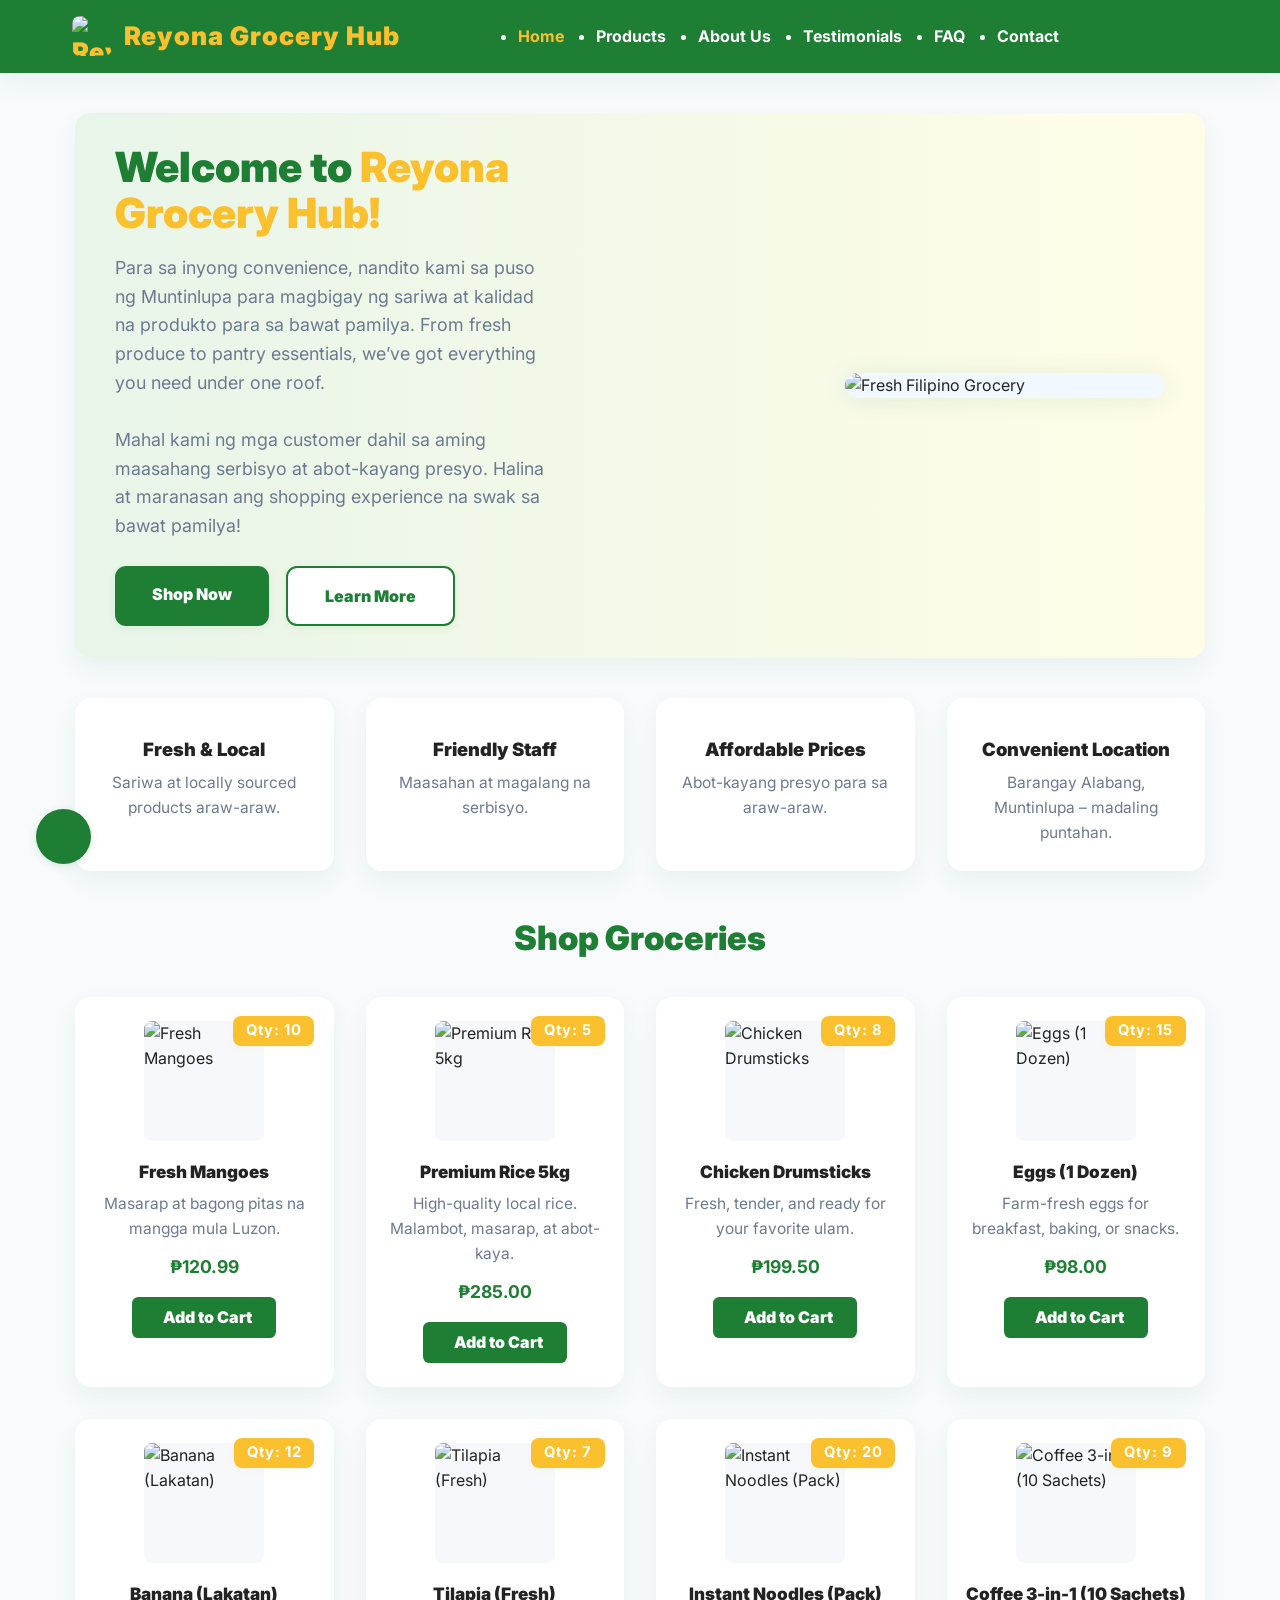
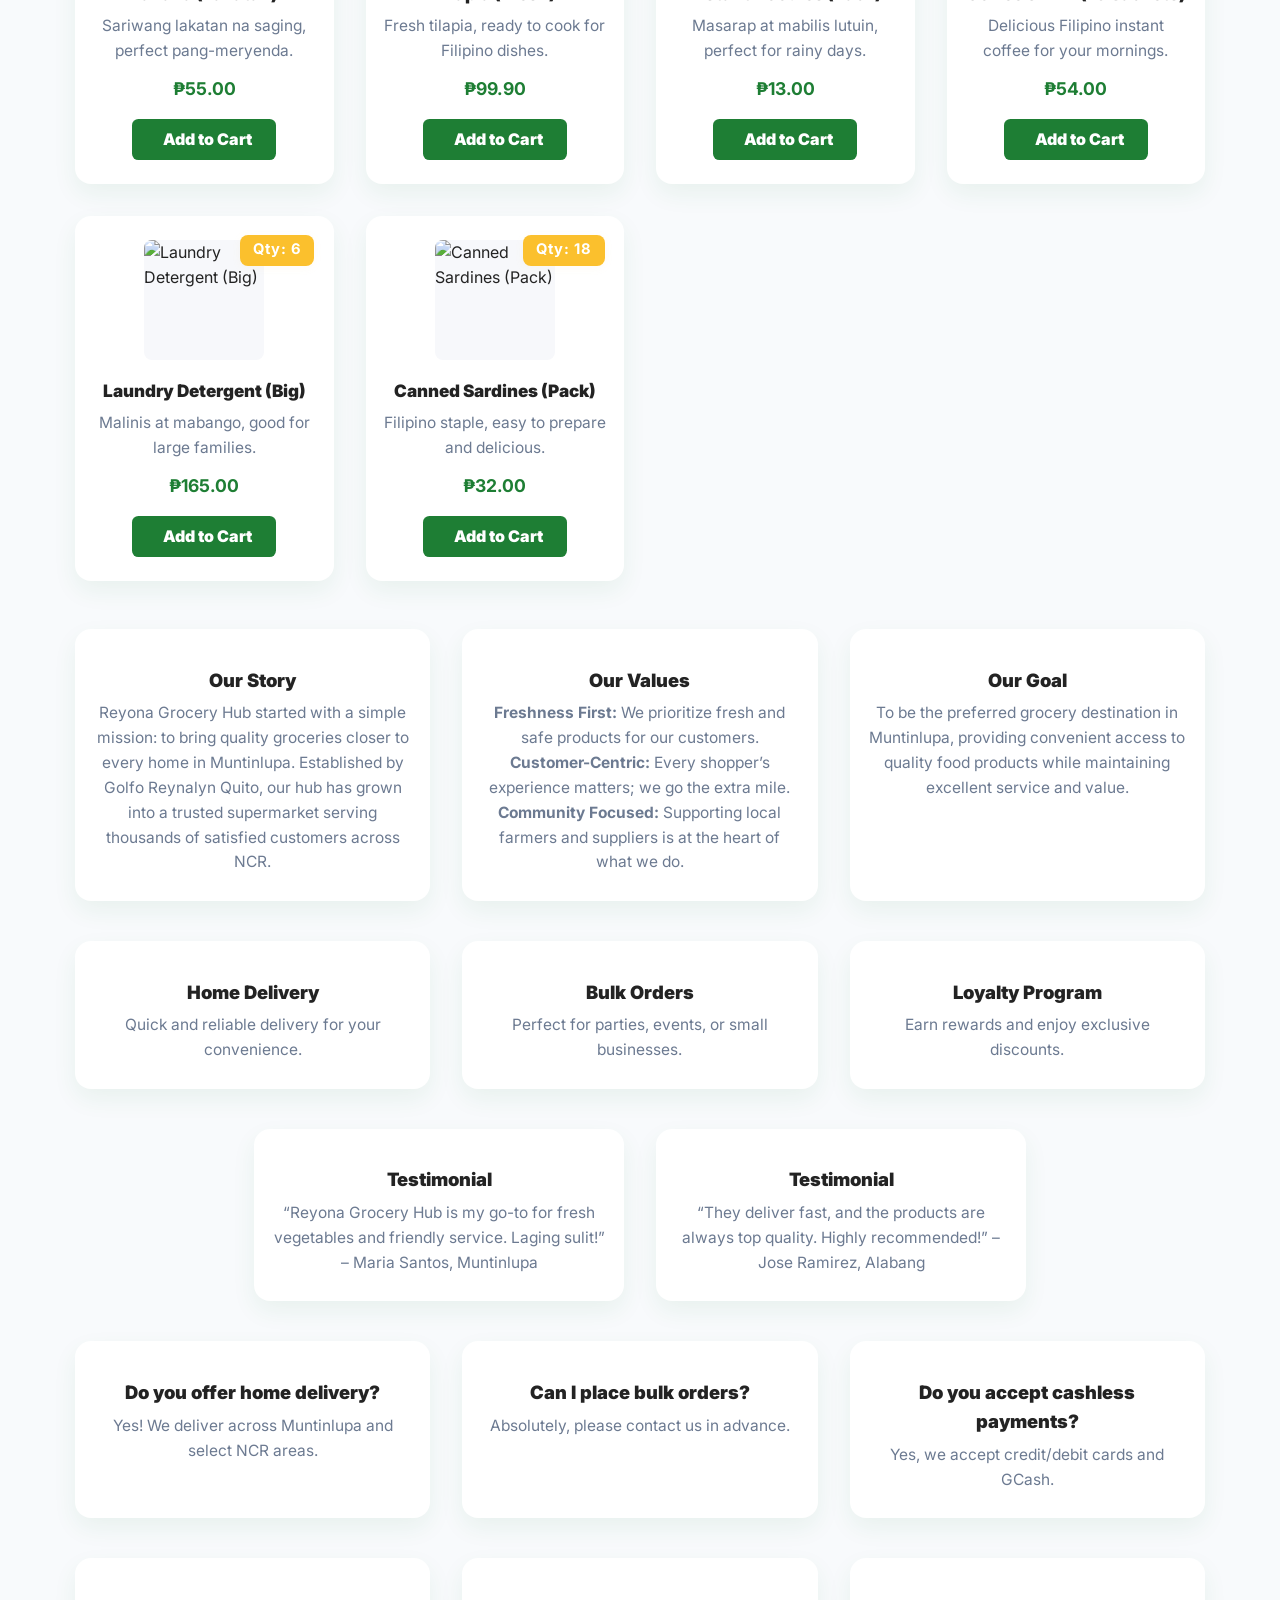
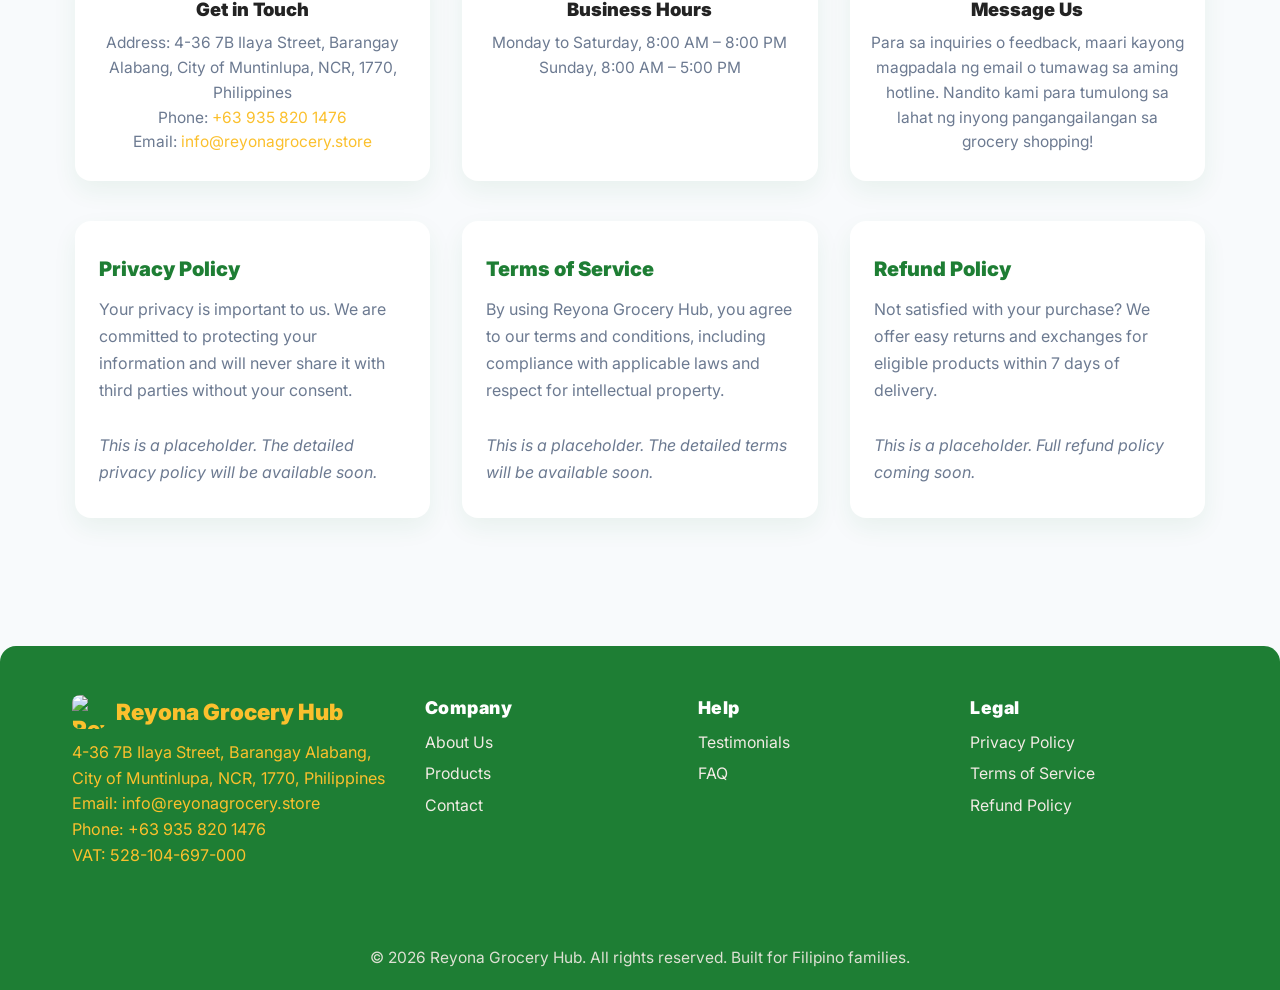
==== index.html @ 17008292 "Create index.html" ====
<!DOCTYPE html>
<html lang="en">
<head>
  <meta charset="UTF-8" />
  <meta name="viewport" content="width=device-width, initial-scale=1.0" />
  <title>Reyona Grocery Hub | Filipino Supermarket in Muntinlupa</title>
  <link rel="icon" type="image/png" href="image/FAVICON.png" />
  <!-- Google Fonts -->
  <link href="https://fonts.googleapis.com/css2?family=Inter:wght@400;700;900&display=swap" rel="stylesheet" />
  <!-- Remixicon for icons -->
  <link href="https://cdn.jsdelivr.net/npm/remixicon@4.5.0/fonts/remixicon.css" rel="stylesheet" />
  <style>
    :root {
      --primary: #1e7e34;
      --secondary: #f8fafc;
      --accent: #fbc02d;
      --text-dark: #232323;
      --text-light: #fff;
      --radius: 1rem;
      --shadow: 0 10px 24px 0 rgba(30,126,52,0.07);
      --border: 1px solid #e8e9ef;
      --cart-btn-size: 55px;
      --cart-btn-offset: 36px;
      --white: #fff;
    }
    * { box-sizing: border-box; margin: 0; padding: 0; }
    body {
      font-family: 'Inter', Arial, sans-serif; background: var(--secondary); color: var(--text-dark);
      min-height: 100vh; line-height: 1.6;
    }
    a { text-decoration: none; color: inherit; transition: color .2s; }
    img { max-width: 100%; display: block; border-radius: .5rem; }
    button, input { font-family: inherit; outline: none; border: none; background: none; }
    /* Header */
    .header {
      width: 100%; background: var(--primary); color: var(--text-light);
      box-shadow: var(--shadow); position: sticky; top: 0; z-index: 99;
    }
    .nav {
      display: flex; align-items: center; justify-content: space-between;
      max-width: 1200px; margin: 0 auto; padding: 1rem 2rem;
      position: relative;
    }
    .nav-logo {
      display: flex; align-items: center; font-size: 1.6rem;
      font-weight: 900; gap: 0.75rem; letter-spacing: 1px; color: var(--accent);
    }
    .nav-logo img { width: 40px; height: 40px; }
    .nav-list {
      display: flex; align-items: center; gap: 2rem;
      position: relative;
    }
    .nav-link {
      color: var(--text-light); font-weight: 700; font-size: 1rem;
      padding: 0.25rem 0; position: relative; transition: color .2s;
    }
    .nav-link.active, .nav-link:hover { color: var(--accent); }
    .nav-actions { display: flex; align-items: center; gap: 1.2rem; }
    .nav-toggle {
      display: none; font-size: 2rem; background: none; border: none; cursor: pointer; color: var(--accent); margin-left: 1rem;
      z-index: 200;
    }
    /* Cart Button Left Bottom */
    .floating-cart-btn {
      position: fixed;
      left: var(--cart-btn-offset);
      bottom: var(--cart-btn-offset);
      z-index: 150;
      background: var(--primary);
      color: var(--white);
      border-radius: 50%;
      width: var(--cart-btn-size);
      height: var(--cart-btn-size);
      display: flex;
      align-items: center;
      justify-content: center;
      font-size: 2rem;
      box-shadow: 0 2px 8px 0 rgba(30,126,52,0.15);
      cursor: pointer;
      border: none;
      transition: background .2s, color .2s, box-shadow .2s;
    }
    .floating-cart-btn:hover {
      background: var(--accent);
      color: var(--primary);
    }
    @media (max-width: 500px) {
      .floating-cart-btn {
        left: 12px;
        bottom: 12px;
        width: 45px;
        height: 45px;
        font-size: 1.5rem;
      }
    }
    /* Cart Sidebar & Overlay */
    .cart-overlay {
      position: fixed; top: 0; left: 0; width: 100vw; height: 100vh;
      background: rgba(30,126,52,0.16); z-index: 100; display: none;
    }
    .cart-overlay.active { display: block; }
    .cart-sidebar {
      position: fixed; top: 0; right: -100%; width: 350px; max-width: 96vw; height: 100%;
      background: var(--white); box-shadow: -2px 0 16px 0 rgba(30,126,52,0.10);
      z-index: 101; padding: 2rem 1.5rem; display: flex; flex-direction: column; transition: right .25s;
      overflow-y: auto;
    }
    .cart-sidebar.open { right: 0; }
    .cart-sidebar-header {
      display: flex; align-items: center; justify-content: space-between; margin-bottom: 2rem;
    }
    .cart-sidebar-title { font-size: 1.2rem; font-weight: 900; color: var(--primary); }
    .cart-sidebar-close {
      font-size: 1.8rem; color: var(--primary); cursor: pointer; background: none; border: none;
      transition: color .2s;
    }
    .cart-items { flex: 1; overflow-y: auto; display: flex; flex-direction: column; gap: 1.2rem; }
    .cart-item {
      display: flex; gap: 1rem; align-items: flex-start; border-bottom: 1px solid #f0f1f5; padding-bottom: 1rem;
    }
    .cart-item-img { width: 60px; height: 60px; object-fit: contain; border-radius: .5rem; background: #f7f8fb; }
    .cart-item-details { flex: 1; }
    .cart-item-title { font-size: 1rem; font-weight: 700; margin-bottom: .15rem; }
    .cart-item-price { color: var(--primary); font-weight: 700; margin-bottom: .15rem; font-size: 0.95rem; }
    .cart-item-qty {
      display: flex; align-items: center; gap: .4rem; margin-top: .25rem;
    }
    .cart-item-qty-btn {
      font-size: 1.15rem; background: var(--secondary); border-radius: .3rem; padding: 2px 8px; cursor: pointer;
      color: var(--primary); border: 1px solid #dbe4f9; transition: background .2s, color .2s;
    }
    .cart-item-qty-btn:hover { background: var(--primary); color: var(--white); }
    .cart-item-remove {
      color: #e14d4d; font-size: 1.2rem; margin-left: .5rem; cursor: pointer; background: none; border: none; transition: color .2s;
    }
    .cart-sidebar-footer {
      margin-top: 2rem; display: flex; align-items: center; justify-content: space-between; font-weight: 700; font-size: 1.05rem;
    }
    .cart-sidebar-footer .checkout-btn {
      padding: 0.7rem 1.6rem; background: var(--primary); color: var(--white); border-radius: .5rem; border: none;
      font-weight: 700; cursor: pointer; transition: background .2s;
    }
    .cart-sidebar-footer .checkout-btn:hover { background: var(--accent); color: var(--primary); }
    /* Main Content */
    main { max-width: 1170px; margin: 0 auto; padding: 2.5rem 1.25rem 3rem; }
    .hero {
      display: flex; align-items: center; justify-content: space-between; gap: 3rem;
      background: linear-gradient(90deg, #e8f5e9 0%, #fffde7 100%);
      border-radius: var(--radius); padding: 2rem 2.5rem; margin-bottom: 2.5rem;
      box-shadow: var(--shadow); flex-wrap: wrap;
    }
    .hero-content { flex: 1; min-width: 260px; }
    .hero-title {
      font-size: 2.6rem; font-weight: 900; color: var(--primary); line-height: 1.1; margin-bottom: 1.1rem;
    }
    .hero-desc { color: #6c7a91; font-size: 1.12rem; margin-bottom: 1.6rem; max-width: 430px; }
    .hero-btns { display: flex; gap: 1.1rem; }
    .btn-primary, .btn-secondary {
      padding: 0.95rem 2.3rem; font-size: 1rem; border-radius: .7rem; font-weight: 900;
      cursor: pointer; transition: background .2s, color .2s, box-shadow .2s; box-shadow: 0 2px 8px 0 rgba(30,126,52,0.08);
      outline: none; border: none;
    }
    .btn-primary { background: var(--primary); color: var(--white); }
    .btn-primary:hover { background: var(--accent); color: var(--primary);}
    .btn-secondary { background: var(--white); color: var(--primary); border: 2px solid var(--primary);}
    .btn-secondary:hover { background: var(--primary); color: var(--white);}
    .hero-img-container { min-width: 220px; flex: 1; display: flex; justify-content: flex-end; align-items: center;}
    .hero-img {
      width: 320px; max-width: 100%; border-radius: var(--radius); box-shadow: 0 2px 24px 0 rgba(30,126,52,.11); background: #f2f8ff; object-fit: contain;
    }
    /* Products */
    .section-title {
      font-size: 2.1rem; color: var(--primary); font-weight: 900; text-align: center; margin-bottom: 2rem; margin-top: 1rem;
    }
    .products-grid {
      display: grid; grid-template-columns: repeat(auto-fit, minmax(240px, 1fr)); gap: 2rem; margin-bottom: 3rem;
    }
    .product-card {
      background: var(--white); border-radius: var(--radius); box-shadow: var(--shadow); padding: 1.5rem 1.1rem;
      display: flex; flex-direction: column; align-items: center; transition: transform .18s, box-shadow .2s; position: relative;
    }
    .product-card:hover { transform: translateY(-6px) scale(1.03); box-shadow: 0 12px 32px 0 rgba(30,126,52,.12);}
    .product-img { width: 120px; height: 120px; object-fit: contain; margin-bottom: 1.1rem; background: #f7f8fb; border-radius: .5rem;}
    .product-name { font-weight: 900; font-size: 1.07rem; text-align: center; margin-bottom: .4rem;}
    .product-desc { font-size: 0.97rem; color: #6c7a91; margin-bottom: 0.7rem; text-align: center;}
    .product-stock { font-size: 0.95rem; margin-bottom: 0.3rem; color: var(--primary);}
    .product-price { font-weight: 700; font-size: 1.1rem; color: var(--primary); margin-bottom: 1rem;}
    .product-add {
      background: var(--primary); color: var(--white); border-radius: .4rem; padding: 0.65rem 1.5rem; font-weight: 900; cursor: pointer; font-size: 1rem; border: none;
      transition: background .2s; display: flex; align-items: center; gap: .45rem;
    }
    .product-add:hover { background: var(--accent); color: var(--primary);}
    .product-badge {
      position: absolute; top: 1.2rem; right: 1.2rem; background: var(--accent); color: var(--white); font-weight: 700; font-size: .92rem;
      padding: 0.22rem 0.8rem; border-radius: .5rem; letter-spacing: 1px; box-shadow: 0 2px 8px 0 rgba(243,200,110,0.08);
    }
    /* Info Sections */
    .info-sections {
      display: flex; flex-wrap: wrap; gap: 2rem; margin-bottom: 2.5rem; justify-content: center;
    }
    .info-card {
      background: var(--white); border-radius: var(--radius); box-shadow: var(--shadow); padding: 1.6rem 1.2rem; min-width: 240px; flex: 1 1 240px;
      display: flex; flex-direction: column; align-items: center; text-align: center; max-width: 370px;
    }
    .info-icon { font-size: 2.3rem; color: var(--primary); margin-bottom: 0.7rem;}
    .info-title { font-size: 1.15rem; font-weight: 900; margin-bottom: .4rem;}
    .info-desc { color: #6c7a91; font-size: 0.97rem;}
    /* Policy Sections */
    .policy-sections {
      display: flex; flex-wrap: wrap; gap: 2rem; margin: 2rem 0; justify-content: center;
    }
    .policy-card {
      background: var(--white); border-radius: var(--radius); box-shadow: var(--shadow); padding: 2rem 1.5rem; min-width: 260px; flex: 1 1 260px;
      max-width: 400px; text-align: left; display: flex; flex-direction: column;
    }
    .policy-title { font-size: 1.25rem; font-weight: 900; margin-bottom: .7rem; color: var(--primary);}
    .policy-body { color: #6c7a91; font-size: 1rem; line-height: 1.7;}
    /* Footer */
    .footer {
      background: var(--primary); color: var(--white); padding: 3rem 0 1.2rem; margin-top: 3rem; border-radius: var(--radius) var(--radius) 0 0;
    }
    .footer-container {
      max-width: 1200px; margin: 0 auto; display: flex; flex-wrap: wrap; gap: 2.2rem; justify-content: space-between; align-items: flex-start; padding: 0 2rem;
    }
    .footer-brand { flex: 1 1 240px; margin-bottom: 2rem;}
    .footer-logo {
      display: flex; align-items: center; font-size: 1.4rem; font-weight: 900; gap: .6rem; margin-bottom: 0.6rem; color: var(--accent);
    }
    .footer-logo img { width: 34px; height: 34px; }
    .footer-desc { color: #fbc02d; font-size: 1.01rem; margin-bottom: .8rem;}
    .footer-links-group { flex: 1 1 160px; margin-bottom: 2rem;}
    .footer-links-title { font-size: 1.1rem; font-weight: 900; margin-bottom: .45rem; letter-spacing: .5px;}
    .footer-links { display: flex; flex-direction: column; gap: .4rem;}
    .footer-link { color: #fff2ef; font-size: .99rem; transition: color .2s; opacity: .94;}
    .footer-link:hover { color: var(--accent);}
    .footer-bottom { text-align: center; font-size: .97rem; color: #fff2ef; margin-top: 2rem; opacity: .85;}
    .footer-bottom a { color: #fff; font-weight: 700; text-decoration: underline; transition: color .2s;}
    .footer-bottom a:hover { color: var(--accent);}
    /* Responsive Design */
    @media (max-width: 1100px) {
      .hero { flex-direction: column; text-align: center; }
      .hero-content, .hero-img-container { justify-content: center; }
      .hero-img { margin: 1.5rem auto 0 auto; }
    }
    @media (max-width: 900px) {
      .nav-list { gap: 1.3rem; }
      .footer-container { flex-direction: column; gap: 2.8rem; align-items: flex-start; }
    }
    @media (max-width: 776px) {
      .nav { padding: 1rem 1rem; }
      .main { padding: 1.5rem .5rem 2rem; }
      .products-grid, .info-sections, .policy-sections { gap: 1.1rem; }
      .footer-container { padding: 0 1rem; }
    }
    @media (max-width: 700px) {
      .nav-list {
        position: fixed; top: 0; right: -100vw; width: 80vw; height: 100vh; background: var(--primary);
        flex-direction: column; gap: 2rem; padding-top: 5rem; z-index: 120; transition: right .25s;
        box-shadow: -2px 0 18px 0 rgba(30,126,52,0.09);
      }
      .nav-list.open { right: 0; }
      .nav-toggle { display: block; }
      .nav-close {
        display: none;
      }
      .nav-list .nav-close {
        display: block;
        position: absolute;
        top: 1.1rem;
        right: 1.6rem;
        background: none;
        border: none;
        font-size: 2rem;
        color: var(--accent);
        cursor: pointer;
        z-index: 999;
      }
    }
    @media (max-width: 600px) {
      .hero { padding: 1.2rem .7rem; }
      .policy-card { padding: 1.5rem .7rem; }
      .footer { padding: 2rem 0 1.1rem; }
    }
    @media (max-width: 430px) {
      .cart-sidebar { width: 98vw; padding: 1.2rem .6rem; }
      .footer-logo img { width: 28px; height: 28px; }
    }
  </style>
</head>
<body>
  <header class="header" id="header">
    <nav class="nav">
      <a href="index.html" class="nav-logo">
        <img src="image/LOGO.png" alt="Reyona Grocery Hub Logo" />
        Reyona Grocery Hub
      </a>
      <ul class="nav-list" id="nav-list">
        <li><a href="index.html" class="nav-link active">Home</a></li>
        <li><a href="#shop" class="nav-link">Products</a></li>
        <li><a href="#about" class="nav-link">About Us</a></li>
        <li><a href="#testimonials" class="nav-link">Testimonials</a></li>
        <li><a href="#faq" class="nav-link">FAQ</a></li>
        <li><a href="#contact" class="nav-link">Contact</a></li>
        <button class="nav-close" id="nav-close" aria-label="Close menu"><i class="ri-close-line"></i></button>
      </ul>
      <div class="nav-actions">
        <button class="nav-toggle" id="nav-toggle" aria-label="Open menu"><i class="ri-menu-3-line"></i></button>
      </div>
    </nav>
  </header>

  <!-- Floating Cart Button -->
  <button class="floating-cart-btn" id="cart-btn" aria-label="Open cart">
    <i class="ri-shopping-basket-2-line"></i>
  </button>

  <!-- Cart Sidebar & Overlay -->
  <div class="cart-overlay" id="cart-overlay"></div>
  <aside class="cart-sidebar" id="cart-sidebar" aria-label="Shopping cart">
    <div class="cart-sidebar-header">
      <div class="cart-sidebar-title">My Cart</div>
      <button class="cart-sidebar-close" id="cart-close-btn" aria-label="Close cart"><i class="ri-close-line"></i></button>
    </div>
    <div class="cart-items" id="cart-items">
      <!-- Cart items will be rendered here by JS -->
    </div>
    <div class="cart-sidebar-footer">
      <span><span id="cart-items-count">0</span> items | <span id="cart-total">₱0</span></span>
      <button class="checkout-btn" id="checkout-btn">Checkout</button>
    </div>
  </aside>

  <main>
    <!-- Hero Section -->
    <section class="hero" id="home">
      <div class="hero-content">
        <h1 class="hero-title">Welcome to <span style="color:var(--accent)">Reyona Grocery Hub!</span></h1>
        <div class="hero-desc">
          Para sa inyong convenience, nandito kami sa puso ng Muntinlupa para magbigay ng sariwa at kalidad na produkto para sa bawat pamilya. From fresh produce to pantry essentials, we’ve got everything you need under one roof.<br><br>
          Mahal kami ng mga customer dahil sa aming maasahang serbisyo at abot-kayang presyo. Halina at maranasan ang shopping experience na swak sa bawat pamilya!
        </div>
        <div class="hero-btns">
          <a href="#shop" class="btn-primary">Shop Now</a>
          <a href="#about" class="btn-secondary">Learn More</a>
        </div>
      </div>
      <div class="hero-img-container">
        <img src="image/placeholder.png" alt="Fresh Filipino Grocery" class="hero-img" />
      </div>
    </section>

    <!-- Why Choose Us -->
    <section class="info-sections">
      <div class="info-card">
        <div class="info-icon"><i class="ri-leaf-line"></i></div>
        <div class="info-title">Fresh & Local</div>
        <div class="info-desc">Sariwa at locally sourced products araw-araw.</div>
      </div>
      <div class="info-card">
        <div class="info-icon"><i class="ri-user-heart-line"></i></div>
        <div class="info-title">Friendly Staff</div>
        <div class="info-desc">Maasahan at magalang na serbisyo.</div>
      </div>
      <div class="info-card">
        <div class="info-icon"><i class="ri-money-dollar-circle-line"></i></div>
        <div class="info-title">Affordable Prices</div>
        <div class="info-desc">Abot-kayang presyo para sa araw-araw.</div>
      </div>
      <div class="info-card">
        <div class="info-icon"><i class="ri-map-pin-line"></i></div>
        <div class="info-title">Convenient Location</div>
        <div class="info-desc">Barangay Alabang, Muntinlupa – madaling puntahan.</div>
      </div>
    </section>

    <!-- Products -->
    <section id="shop">
      <h2 class="section-title">Shop Groceries</h2>
      <div class="products-grid" id="products-grid">
        <div class="product-card" data-id="1">
          <span class="product-badge">Qty: 10</span>
          <img src="image/placeholder.png" alt="Fresh Mangoes" class="product-img" />
          <div class="product-name">Fresh Mangoes</div>
          <div class="product-desc">Masarap at bagong pitas na mangga mula Luzon.</div>
          <div class="product-price">₱120.99</div>
          <button class="product-add"><i class="ri-shopping-cart-2-line"></i> Add to Cart</button>
        </div>
        <div class="product-card" data-id="2">
          <span class="product-badge">Qty: 5</span>
          <img src="image/placeholder.png" alt="Premium Rice 5kg" class="product-img" />
          <div class="product-name">Premium Rice 5kg</div>
          <div class="product-desc">High-quality local rice. Malambot, masarap, at abot-kaya.</div>
          <div class="product-price">₱285.00</div>
          <button class="product-add"><i class="ri-shopping-cart-2-line"></i> Add to Cart</button>
        </div>
        <div class="product-card" data-id="3">
          <span class="product-badge">Qty: 8</span>
          <img src="image/placeholder.png" alt="Chicken Drumsticks" class="product-img" />
          <div class="product-name">Chicken Drumsticks</div>
          <div class="product-desc">Fresh, tender, and ready for your favorite ulam.</div>
          <div class="product-price">₱199.50</div>
          <button class="product-add"><i class="ri-shopping-cart-2-line"></i> Add to Cart</button>
        </div>
        <div class="product-card" data-id="4">
          <span class="product-badge">Qty: 15</span>
          <img src="image/placeholder.png" alt="Eggs (1 Dozen)" class="product-img" />
          <div class="product-name">Eggs (1 Dozen)</div>
          <div class="product-desc">Farm-fresh eggs for breakfast, baking, or snacks.</div>
          <div class="product-price">₱98.00</div>
          <button class="product-add"><i class="ri-shopping-cart-2-line"></i> Add to Cart</button>
        </div>
        <div class="product-card" data-id="5">
          <span class="product-badge">Qty: 12</span>
          <img src="image/placeholder.png" alt="Banana (Lakatan)" class="product-img" />
          <div class="product-name">Banana (Lakatan)</div>
          <div class="product-desc">Sariwang lakatan na saging, perfect pang-meryenda.</div>
          <div class="product-price">₱55.00</div>
          <button class="product-add"><i class="ri-shopping-cart-2-line"></i> Add to Cart</button>
        </div>
        <div class="product-card" data-id="6">
          <span class="product-badge">Qty: 7</span>
          <img src="image/placeholder.png" alt="Tilapia (Fresh)" class="product-img" />
          <div class="product-name">Tilapia (Fresh)</div>
          <div class="product-desc">Fresh tilapia, ready to cook for Filipino dishes.</div>
          <div class="product-price">₱99.90</div>
          <button class="product-add"><i class="ri-shopping-cart-2-line"></i> Add to Cart</button>
        </div>
        <div class="product-card" data-id="7">
          <span class="product-badge">Qty: 20</span>
          <img src="image/placeholder.png" alt="Instant Noodles (Pack)" class="product-img" />
          <div class="product-name">Instant Noodles (Pack)</div>
          <div class="product-desc">Masarap at mabilis lutuin, perfect for rainy days.</div>
          <div class="product-price">₱13.00</div>
          <button class="product-add"><i class="ri-shopping-cart-2-line"></i> Add to Cart</button>
        </div>
        <div class="product-card" data-id="8">
          <span class="product-badge">Qty: 9</span>
          <img src="image/placeholder.png" alt="Coffee 3-in-1 (10 Sachets)" class="product-img" />
          <div class="product-name">Coffee 3-in-1 (10 Sachets)</div>
          <div class="product-desc">Delicious Filipino instant coffee for your mornings.</div>
          <div class="product-price">₱54.00</div>
          <button class="product-add"><i class="ri-shopping-cart-2-line"></i> Add to Cart</button>
        </div>
        <div class="product-card" data-id="9">
          <span class="product-badge">Qty: 6</span>
          <img src="image/placeholder.png" alt="Laundry Detergent (Big)" class="product-img" />
          <div class="product-name">Laundry Detergent (Big)</div>
          <div class="product-desc">Malinis at mabango, good for large families.</div>
          <div class="product-price">₱165.00</div>
          <button class="product-add"><i class="ri-shopping-cart-2-line"></i> Add to Cart</button>
        </div>
        <div class="product-card" data-id="10">
          <span class="product-badge">Qty: 18</span>
          <img src="image/placeholder.png" alt="Canned Sardines (Pack)" class="product-img" />
          <div class="product-name">Canned Sardines (Pack)</div>
          <div class="product-desc">Filipino staple, easy to prepare and delicious.</div>
          <div class="product-price">₱32.00</div>
          <button class="product-add"><i class="ri-shopping-cart-2-line"></i> Add to Cart</button>
        </div>
      </div>
    </section>

    <!-- About Us -->
    <section class="info-sections" id="about">
      <div class="info-card">
        <div class="info-icon"><i class="ri-store-2-line"></i></div>
        <div class="info-title">Our Story</div>
        <div class="info-desc">
          Reyona Grocery Hub started with a simple mission: to bring quality groceries closer to every home in Muntinlupa. Established by Golfo Reynalyn Quito, our hub has grown into a trusted supermarket serving thousands of satisfied customers across NCR.
        </div>
      </div>
      <div class="info-card">
        <div class="info-icon"><i class="ri-heart-2-line"></i></div>
        <div class="info-title">Our Values</div>
        <div class="info-desc">
          <strong>Freshness First:</strong> We prioritize fresh and safe products for our customers.<br>
          <strong>Customer-Centric:</strong> Every shopper’s experience matters; we go the extra mile.<br>
          <strong>Community Focused:</strong> Supporting local farmers and suppliers is at the heart of what we do.
        </div>
      </div>
      <div class="info-card">
        <div class="info-icon"><i class="ri-flag-2-line"></i></div>
        <div class="info-title">Our Goal</div>
        <div class="info-desc">
          To be the preferred grocery destination in Muntinlupa, providing convenient access to quality food products while maintaining excellent service and value.
        </div>
      </div>
    </section>

    <!-- Services -->
    <section class="info-sections">
      <div class="info-card">
        <div class="info-icon"><i class="ri-truck-line"></i></div>
        <div class="info-title">Home Delivery</div>
        <div class="info-desc">Quick and reliable delivery for your convenience.</div>
      </div>
      <div class="info-card">
        <div class="info-icon"><i class="ri-box-3-line"></i></div>
        <div class="info-title">Bulk Orders</div>
        <div class="info-desc">Perfect for parties, events, or small businesses.</div>
      </div>
      <div class="info-card">
        <div class="info-icon"><i class="ri-star-line"></i></div>
        <div class="info-title">Loyalty Program</div>
        <div class="info-desc">Earn rewards and enjoy exclusive discounts.</div>
      </div>
    </section>

    <!-- Testimonials -->
    <section class="info-sections" id="testimonials">
      <div class="info-card">
        <div class="info-icon"><i class="ri-chat-3-line"></i></div>
        <div class="info-title">Testimonial</div>
        <div class="info-desc">
          “Reyona Grocery Hub is my go-to for fresh vegetables and friendly service. Laging sulit!” – Maria Santos, Muntinlupa
        </div>
      </div>
      <div class="info-card">
        <div class="info-icon"><i class="ri-chat-3-line"></i></div>
        <div class="info-title">Testimonial</div>
        <div class="info-desc">
          “They deliver fast, and the products are always top quality. Highly recommended!” – Jose Ramirez, Alabang
        </div>
      </div>
    </section>

    <!-- FAQ -->
    <section class="info-sections" id="faq">
      <div class="info-card">
        <div class="info-icon"><i class="ri-question-answer-line"></i></div>
        <div class="info-title">Do you offer home delivery?</div>
        <div class="info-desc">Yes! We deliver across Muntinlupa and select NCR areas.</div>
      </div>
      <div class="info-card">
        <div class="info-icon"><i class="ri-question-answer-line"></i></div>
        <div class="info-title">Can I place bulk orders?</div>
        <div class="info-desc">Absolutely, please contact us in advance.</div>
      </div>
      <div class="info-card">
        <div class="info-icon"><i class="ri-question-answer-line"></i></div>
        <div class="info-title">Do you accept cashless payments?</div>
        <div class="info-desc">Yes, we accept credit/debit cards and GCash.</div>
      </div>
    </section>

    <!-- Contact -->
    <section class="info-sections" id="contact">
      <div class="info-card">
        <div class="info-icon"><i class="ri-map-pin-line"></i></div>
        <div class="info-title">Get in Touch</div>
        <div class="info-desc">
          Address: 4-36 7B Ilaya Street, Barangay Alabang, City of Muntinlupa, NCR, 1770, Philippines<br>
          Phone: <a href="tel:+639358201476" style="color:var(--accent);">+63 935 820 1476</a><br>
          Email: <a href="mailto:info@reyonagrocery.store" style="color:var(--accent);">info@reyonagrocery.store</a>
        </div>
      </div>
      <div class="info-card">
        <div class="info-icon"><i class="ri-time-line"></i></div>
        <div class="info-title">Business Hours</div>
        <div class="info-desc">
          Monday to Saturday, 8:00 AM – 8:00 PM<br>Sunday, 8:00 AM – 5:00 PM
        </div>
      </div>
      <div class="info-card">
        <div class="info-icon"><i class="ri-mail-send-line"></i></div>
        <div class="info-title">Message Us</div>
        <div class="info-desc">
          Para sa inquiries o feedback, maari kayong magpadala ng email o tumawag sa aming hotline. Nandito kami para tumulong sa lahat ng inyong pangangailangan sa grocery shopping!
        </div>
      </div>
    </section>

    <!-- Policy Links Section -->
    <section class="policy-sections" id="policies">
      <div class="policy-card">
        <div class="policy-title">Privacy Policy</div>
        <div class="policy-body">
          Your privacy is important to us. We are committed to protecting your information and will never share it with third parties without your consent.<br><br>
          <em>This is a placeholder. The detailed privacy policy will be available soon.</em>
        </div>
      </div>
      <div class="policy-card">
        <div class="policy-title">Terms of Service</div>
        <div class="policy-body">
          By using Reyona Grocery Hub, you agree to our terms and conditions, including compliance with applicable laws and respect for intellectual property.<br><br>
          <em>This is a placeholder. The detailed terms will be available soon.</em>
        </div>
      </div>
      <div class="policy-card">
        <div class="policy-title">Refund Policy</div>
        <div class="policy-body">
          Not satisfied with your purchase? We offer easy returns and exchanges for eligible products within 7 days of delivery.<br><br>
          <em>This is a placeholder. Full refund policy coming soon.</em>
        </div>
      </div>
    </section>
  </main>

  <footer class="footer">
    <div class="footer-container">
      <div class="footer-brand">
        <div class="footer-logo">
          <img src="image/LOGO.png" alt="Reyona Grocery Hub Logo" />
          Reyona Grocery Hub
        </div>
        <div class="footer-desc">
          4-36 7B Ilaya Street, Barangay Alabang, City of Muntinlupa, NCR, 1770, Philippines<br>
          Email: <a href="mailto:info@reyonagrocery.store" style="color:var(--accent);">info@reyonagrocery.store</a><br>
          Phone: <a href="tel:+639358201476" style="color:var(--accent);">+63 935 820 1476</a><br>
          VAT: 528-104-697-000
        </div>
      </div>
      <div class="footer-links-group">
        <div class="footer-links-title">Company</div>
        <div class="footer-links">
          <a href="#about" class="footer-link">About Us</a>
          <a href="#shop" class="footer-link">Products</a>
          <a href="#contact" class="footer-link">Contact</a>
        </div>
      </div>
      <div class="footer-links-group">
        <div class="footer-links-title">Help</div>
        <div class="footer-links">
          <a href="#testimonials" class="footer-link">Testimonials</a>
          <a href="#faq" class="footer-link">FAQ</a>
        </div>
      </div>
      <div class="footer-links-group">
        <div class="footer-links-title">Legal</div>
        <div class="footer-links">
          <a href="privacy-policy.html" class="footer-link">Privacy Policy</a>
          <a href="terms.html" class="footer-link">Terms of Service</a>
          <a href="refund-policy.html" class="footer-link">Refund Policy</a>
        </div>
      </div>
    </div>
    <div class="footer-bottom">
      &copy; <span id="footer-year"></span> Reyona Grocery Hub. All rights reserved. Built for Filipino families.
    </div>
  </footer>

  <!-- Scripts -->
  <script>
    // Navigation for mobile
    const navToggle = document.getElementById('nav-toggle');
    const navClose = document.getElementById('nav-close');
    const navList = document.getElementById('nav-list');
    navToggle && navToggle.addEventListener('click', () => {
      navList.classList.add('open');
    });
    navClose && navClose.addEventListener('click', () => {
      navList.classList.remove('open');
    });
    document.querySelectorAll('.nav-link').forEach(link => {
      link.addEventListener('click', () => navList.classList.remove('open'));
    });

    // Cart functionality
    let cart = [];

    const products = [
      {
        id: 1,
        name: "Fresh Mangoes",
        price: 120.99,
        img: "image/placeholder.png"
      },
      {
        id: 2,
        name: "Premium Rice 5kg",
        price: 285.00,
        img: "image/placeholder.png"
      },
      {
        id: 3,
        name: "Chicken Drumsticks",
        price: 199.50,
        img: "image/placeholder.png"
      },
      {
        id: 4,
        name: "Eggs (1 Dozen)",
        price: 98.00,
        img: "image/placeholder.png"
      },
      {
        id: 5,
        name: "Banana (Lakatan)",
        price: 55.00,
        img: "image/placeholder.png"
      },
      {
        id: 6,
        name: "Tilapia (Fresh)",
        price: 99.90,
        img: "image/placeholder.png"
      },
      {
        id: 7,
        name: "Instant Noodles (Pack)",
        price: 13.00,
        img: "image/placeholder.png"
      },
      {
        id: 8,
        name: "Coffee 3-in-1 (10 Sachets)",
        price: 54.00,
        img: "image/placeholder.png"
      },
      {
        id: 9,
        name: "Laundry Detergent (Big)",
        price: 165.00,
        img: "image/placeholder.png"
      },
      {
        id: 10,
        name: "Canned Sardines (Pack)",
        price: 32.00,
        img: "image/placeholder.png"
      }
    ];

    const cartBtn = document.getElementById('cart-btn');
    const cartSidebar = document.getElementById('cart-sidebar');
    const cartCloseBtn = document.getElementById('cart-close-btn');
    const cartOverlay = document.getElementById('cart-overlay');
    const cartItemsContainer = document.getElementById('cart-items');
    const cartItemsCount = document.getElementById('cart-items-count');
    const cartTotal = document.getElementById('cart-total');
    const checkoutBtn = document.getElementById('checkout-btn');

    function openCart() {
      cartSidebar.classList.add('open');
      cartOverlay.classList.add('active');
      document.body.style.overflow = 'hidden';
    }
    function closeCart() {
      cartSidebar.classList.remove('open');
      cartOverlay.classList.remove('active');
      document.body.style.overflow = '';
    }
    cartBtn && cartBtn.addEventListener('click', openCart);
    cartCloseBtn && cartCloseBtn.addEventListener('click', closeCart);
    cartOverlay && cartOverlay.addEventListener('click', closeCart);

    // Add to cart logic
    document.querySelectorAll('.product-add').forEach((btn, idx) => {
      btn.addEventListener('click', function() {
        const card = btn.closest('.product-card');
        const pid = parseInt(card.getAttribute('data-id'));
        addToCart(pid);
        openCart();
      });
    });

    function addToCart(productId) {
      const prod = products.find(p => p.id === productId);
      const itemIndex = cart.findIndex(i => i.id === productId);
      if (itemIndex > -1) {
        cart[itemIndex].qty += 1;
      } else {
        cart.push({
          id: prod.id,
          name: prod.name,
          price: prod.price,
          img: prod.img,
          qty: 1
        });
      }
      renderCart();
    }

    function increaseQty(productId) {
      const item = cart.find(i => i.id === productId);
      if (item) {
        item.qty += 1;
        renderCart();
      }
    }

    function decreaseQty(productId) {
      const item = cart.find(i => i.id === productId);
      if (item && item.qty > 1) {
        item.qty -= 1;
        renderCart();
      }
    }

    function removeItem(productId) {
      cart = cart.filter(i => i.id !== productId);
      renderCart();
    }

    function renderCart() {
      cartItemsContainer.innerHTML = '';
      if (cart.length === 0) {
        cartItemsContainer.innerHTML = '<div style="text-align:center;color:#aaa;font-size:1rem;">Your cart is empty.</div>';
      } else {
        cart.forEach(item => {
          const div = document.createElement('div');
          div.className = 'cart-item';
          div.innerHTML = `
            <img src="${item.img}" alt="${item.name}" class="cart-item-img">
            <div class="cart-item-details">
              <div class="cart-item-title">${item.name}</div>
              <div class="cart-item-price">₱${item.price}</div>
              <div class="cart-item-qty">
                <button class="cart-item-qty-btn" aria-label="Decrease quantity"><i class="ri-subtract-line"></i></button>
                <span>${item.qty}</span>
                <button class="cart-item-qty-btn" aria-label="Increase quantity"><i class="ri-add-line"></i></button>
                <button class="cart-item-remove" aria-label="Remove item"><i class="ri-delete-bin-6-line"></i></button>
              </div>
            </div>
          `;
          // Decrease qty
          div.querySelector('.cart-item-qty-btn[aria-label="Decrease quantity"]').addEventListener('click', function() {
            decreaseQty(item.id);
          });
          // Increase qty
          div.querySelector('.cart-item-qty-btn[aria-label="Increase quantity"]').addEventListener('click', function() {
            increaseQty(item.id);
          });
          // Remove item
          div.querySelector('.cart-item-remove').addEventListener('click', function() {
            removeItem(item.id);
          });
          cartItemsContainer.appendChild(div);
        });
      }
      // Update footer
      cartItemsCount.textContent = cart.reduce((total, i) => total + i.qty, 0);
      cartTotal.textContent = '₱' + cart.reduce((total, i) => total + i.qty * i.price, 0).toFixed(2);
    }

    // Initial cart render (empty)
    renderCart();

    // Footer year
    document.getElementById('footer-year').textContent = new Date().getFullYear();

    // Checkout button - redirect to order-summary.html
    checkoutBtn && checkoutBtn.addEventListener('click', function() {
      window.location.href = "order-summary.html";
    });
  </script>
</body>
</html>
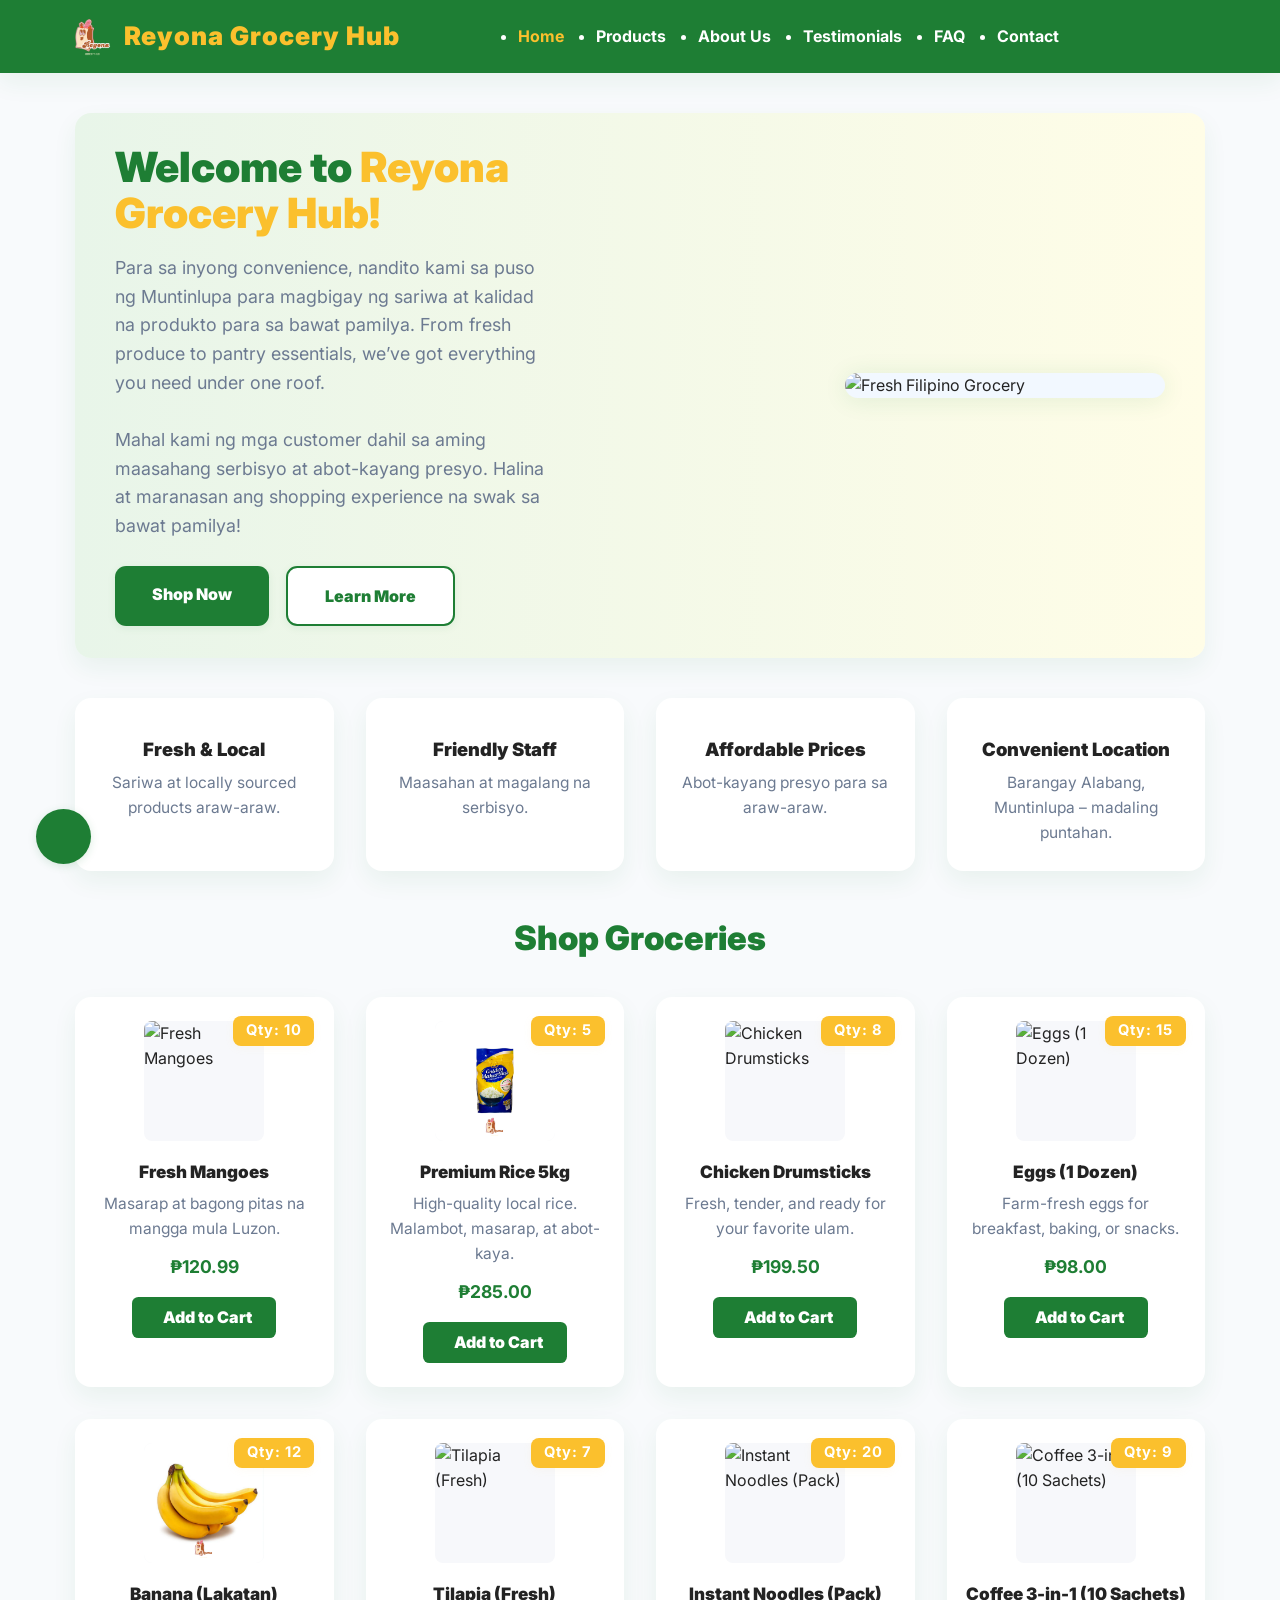
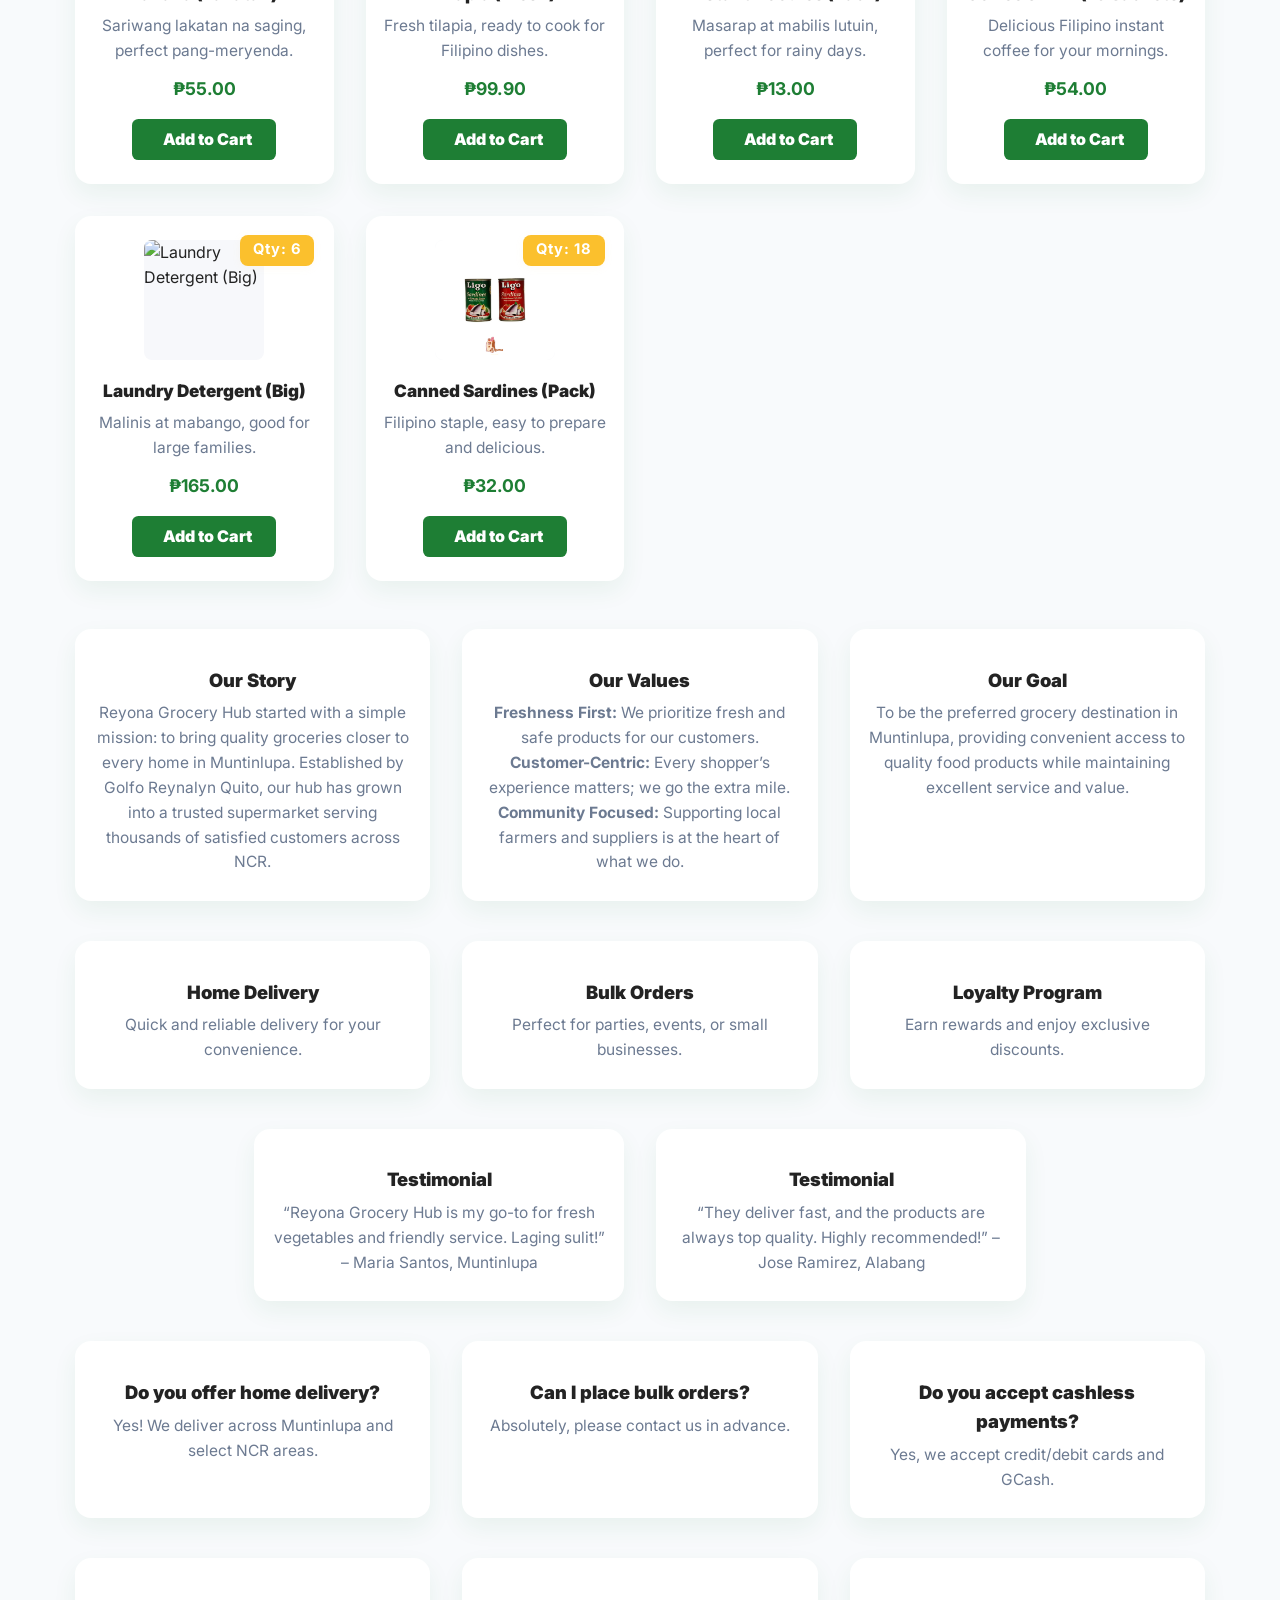
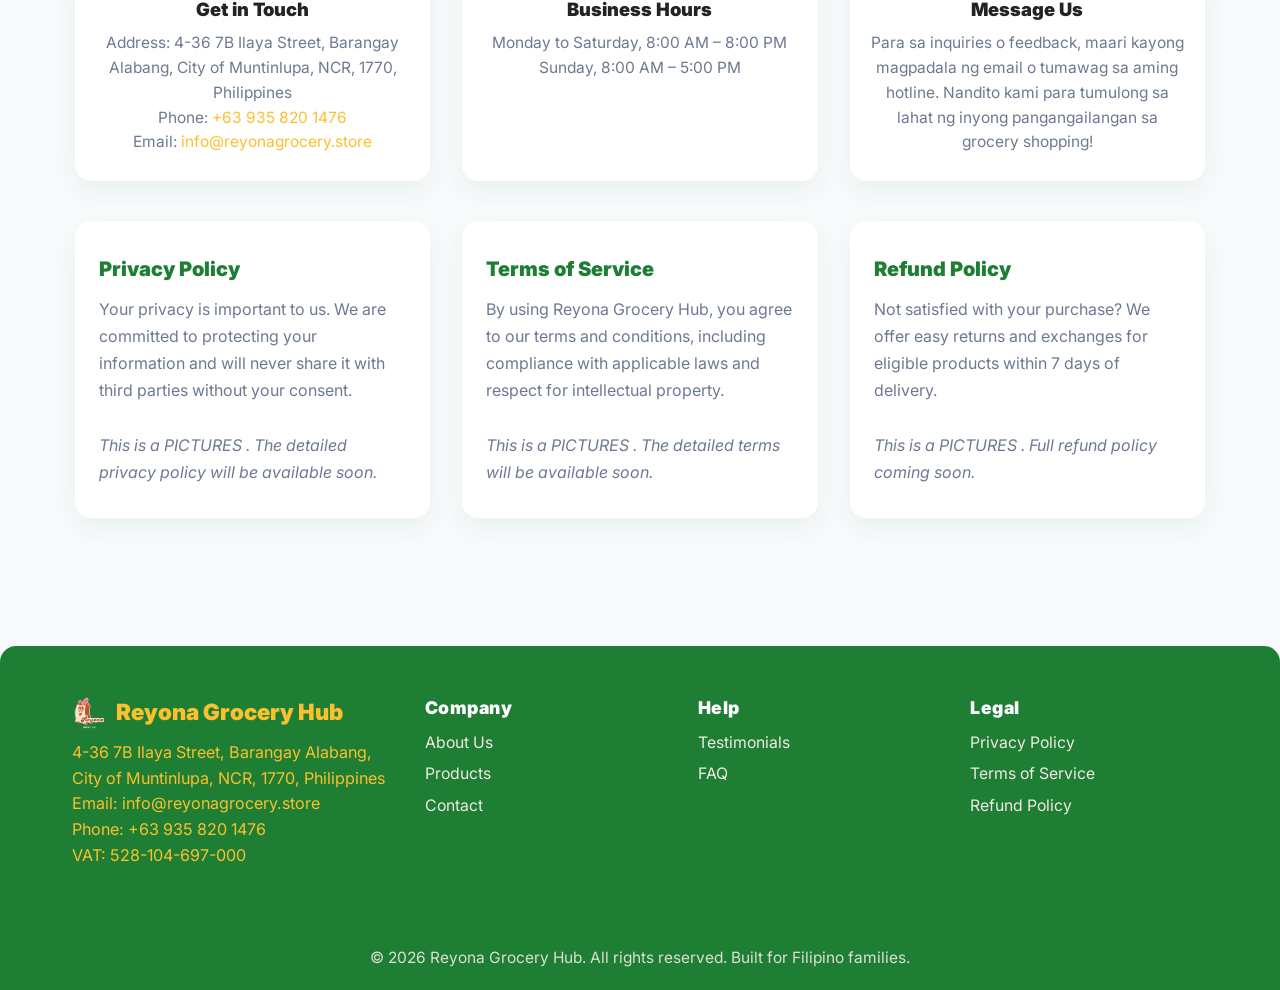
==== commit 2e4ee7ec: "Replace placeholder images with actual images" ====
--- a/index.html
+++ b/index.html
@@ -4,7 +4,7 @@
   <meta charset="UTF-8" />
   <meta name="viewport" content="width=device-width, initial-scale=1.0" />
   <title>Reyona Grocery Hub | Filipino Supermarket in Muntinlupa</title>
-  <link rel="icon" type="image/png" href="image/FAVICON.png" />
+  <link rel="icon" type="image/png" href="image/LOGO.png" />
   <!-- Google Fonts -->
   <link href="https://fonts.googleapis.com/css2?family=Inter:wght@400;700;900&display=swap" rel="stylesheet" />
   <!-- Remixicon for icons -->
@@ -345,7 +345,7 @@
         </div>
       </div>
       <div class="hero-img-container">
-        <img src="image/placeholder.png" alt="Fresh Filipino Grocery" class="hero-img" />
+        <img src="image/PICTURES .png" alt="Fresh Filipino Grocery" class="hero-img" />
       </div>
     </section>
 
@@ -379,7 +379,7 @@
       <div class="products-grid" id="products-grid">
         <div class="product-card" data-id="1">
           <span class="product-badge">Qty: 10</span>
-          <img src="image/placeholder.png" alt="Fresh Mangoes" class="product-img" />
+          <img src="image/PICTURES 1.png" alt="Fresh Mangoes" class="product-img" />
           <div class="product-name">Fresh Mangoes</div>
           <div class="product-desc">Masarap at bagong pitas na mangga mula Luzon.</div>
           <div class="product-price">₱120.99</div>
@@ -387,7 +387,7 @@
         </div>
         <div class="product-card" data-id="2">
           <span class="product-badge">Qty: 5</span>
-          <img src="image/placeholder.png" alt="Premium Rice 5kg" class="product-img" />
+          <img src="image/PICTURES 2.png" alt="Premium Rice 5kg" class="product-img" />
           <div class="product-name">Premium Rice 5kg</div>
           <div class="product-desc">High-quality local rice. Malambot, masarap, at abot-kaya.</div>
           <div class="product-price">₱285.00</div>
@@ -395,7 +395,7 @@
         </div>
         <div class="product-card" data-id="3">
           <span class="product-badge">Qty: 8</span>
-          <img src="image/placeholder.png" alt="Chicken Drumsticks" class="product-img" />
+          <img src="image/PICTURES 3.png" alt="Chicken Drumsticks" class="product-img" />
           <div class="product-name">Chicken Drumsticks</div>
           <div class="product-desc">Fresh, tender, and ready for your favorite ulam.</div>
           <div class="product-price">₱199.50</div>
@@ -403,7 +403,7 @@
         </div>
         <div class="product-card" data-id="4">
           <span class="product-badge">Qty: 15</span>
-          <img src="image/placeholder.png" alt="Eggs (1 Dozen)" class="product-img" />
+          <img src="image/PICTURES 4.png" alt="Eggs (1 Dozen)" class="product-img" />
           <div class="product-name">Eggs (1 Dozen)</div>
           <div class="product-desc">Farm-fresh eggs for breakfast, baking, or snacks.</div>
           <div class="product-price">₱98.00</div>
@@ -411,7 +411,7 @@
         </div>
         <div class="product-card" data-id="5">
           <span class="product-badge">Qty: 12</span>
-          <img src="image/placeholder.png" alt="Banana (Lakatan)" class="product-img" />
+          <img src="image/PICTURES 5.png" alt="Banana (Lakatan)" class="product-img" />
           <div class="product-name">Banana (Lakatan)</div>
           <div class="product-desc">Sariwang lakatan na saging, perfect pang-meryenda.</div>
           <div class="product-price">₱55.00</div>
@@ -419,7 +419,7 @@
         </div>
         <div class="product-card" data-id="6">
           <span class="product-badge">Qty: 7</span>
-          <img src="image/placeholder.png" alt="Tilapia (Fresh)" class="product-img" />
+          <img src="image/PICTURES 6.png" alt="Tilapia (Fresh)" class="product-img" />
           <div class="product-name">Tilapia (Fresh)</div>
           <div class="product-desc">Fresh tilapia, ready to cook for Filipino dishes.</div>
           <div class="product-price">₱99.90</div>
@@ -427,7 +427,7 @@
         </div>
         <div class="product-card" data-id="7">
           <span class="product-badge">Qty: 20</span>
-          <img src="image/placeholder.png" alt="Instant Noodles (Pack)" class="product-img" />
+          <img src="image/PICTURES 7.png" alt="Instant Noodles (Pack)" class="product-img" />
           <div class="product-name">Instant Noodles (Pack)</div>
           <div class="product-desc">Masarap at mabilis lutuin, perfect for rainy days.</div>
           <div class="product-price">₱13.00</div>
@@ -435,7 +435,7 @@
         </div>
         <div class="product-card" data-id="8">
           <span class="product-badge">Qty: 9</span>
-          <img src="image/placeholder.png" alt="Coffee 3-in-1 (10 Sachets)" class="product-img" />
+          <img src="image/PICTURES 8.png" alt="Coffee 3-in-1 (10 Sachets)" class="product-img" />
           <div class="product-name">Coffee 3-in-1 (10 Sachets)</div>
           <div class="product-desc">Delicious Filipino instant coffee for your mornings.</div>
           <div class="product-price">₱54.00</div>
@@ -443,7 +443,7 @@
         </div>
         <div class="product-card" data-id="9">
           <span class="product-badge">Qty: 6</span>
-          <img src="image/placeholder.png" alt="Laundry Detergent (Big)" class="product-img" />
+          <img src="image/PICTURES 9.png" alt="Laundry Detergent (Big)" class="product-img" />
           <div class="product-name">Laundry Detergent (Big)</div>
           <div class="product-desc">Malinis at mabango, good for large families.</div>
           <div class="product-price">₱165.00</div>
@@ -451,7 +451,7 @@
         </div>
         <div class="product-card" data-id="10">
           <span class="product-badge">Qty: 18</span>
-          <img src="image/placeholder.png" alt="Canned Sardines (Pack)" class="product-img" />
+          <img src="image/PICTURES 10.png" alt="Canned Sardines (Pack)" class="product-img" />
           <div class="product-name">Canned Sardines (Pack)</div>
           <div class="product-desc">Filipino staple, easy to prepare and delicious.</div>
           <div class="product-price">₱32.00</div>
@@ -576,21 +576,21 @@
         <div class="policy-title">Privacy Policy</div>
         <div class="policy-body">
           Your privacy is important to us. We are committed to protecting your information and will never share it with third parties without your consent.<br><br>
-          <em>This is a placeholder. The detailed privacy policy will be available soon.</em>
+          <em>This is a PICTURES . The detailed privacy policy will be available soon.</em>
         </div>
       </div>
       <div class="policy-card">
         <div class="policy-title">Terms of Service</div>
         <div class="policy-body">
           By using Reyona Grocery Hub, you agree to our terms and conditions, including compliance with applicable laws and respect for intellectual property.<br><br>
-          <em>This is a placeholder. The detailed terms will be available soon.</em>
+          <em>This is a PICTURES . The detailed terms will be available soon.</em>
         </div>
       </div>
       <div class="policy-card">
         <div class="policy-title">Refund Policy</div>
         <div class="policy-body">
           Not satisfied with your purchase? We offer easy returns and exchanges for eligible products within 7 days of delivery.<br><br>
-          <em>This is a placeholder. Full refund policy coming soon.</em>
+          <em>This is a PICTURES . Full refund policy coming soon.</em>
         </div>
       </div>
     </section>
@@ -663,61 +663,61 @@
         id: 1,
         name: "Fresh Mangoes",
         price: 120.99,
-        img: "image/placeholder.png"
+        img: "image/PICTURES .png"
       },
       {
         id: 2,
         name: "Premium Rice 5kg",
         price: 285.00,
-        img: "image/placeholder.png"
+        img: "image/PICTURES .png"
       },
       {
         id: 3,
         name: "Chicken Drumsticks",
         price: 199.50,
-        img: "image/placeholder.png"
+        img: "image/PICTURES .png"
       },
       {
         id: 4,
         name: "Eggs (1 Dozen)",
         price: 98.00,
-        img: "image/placeholder.png"
+        img: "image/PICTURES .png"
       },
       {
         id: 5,
         name: "Banana (Lakatan)",
         price: 55.00,
-        img: "image/placeholder.png"
+        img: "image/PICTURES .png"
       },
       {
         id: 6,
         name: "Tilapia (Fresh)",
         price: 99.90,
-        img: "image/placeholder.png"
+        img: "image/PICTURES .png"
       },
       {
         id: 7,
         name: "Instant Noodles (Pack)",
         price: 13.00,
-        img: "image/placeholder.png"
+        img: "image/PICTURES .png"
       },
       {
         id: 8,
         name: "Coffee 3-in-1 (10 Sachets)",
         price: 54.00,
-        img: "image/placeholder.png"
+        img: "image/PICTURES .png"
       },
       {
         id: 9,
         name: "Laundry Detergent (Big)",
         price: 165.00,
-        img: "image/placeholder.png"
+        img: "image/PICTURES .png"
       },
       {
         id: 10,
         name: "Canned Sardines (Pack)",
         price: 32.00,
-        img: "image/placeholder.png"
+        img: "image/PICTURES .png"
       }
     ];
 
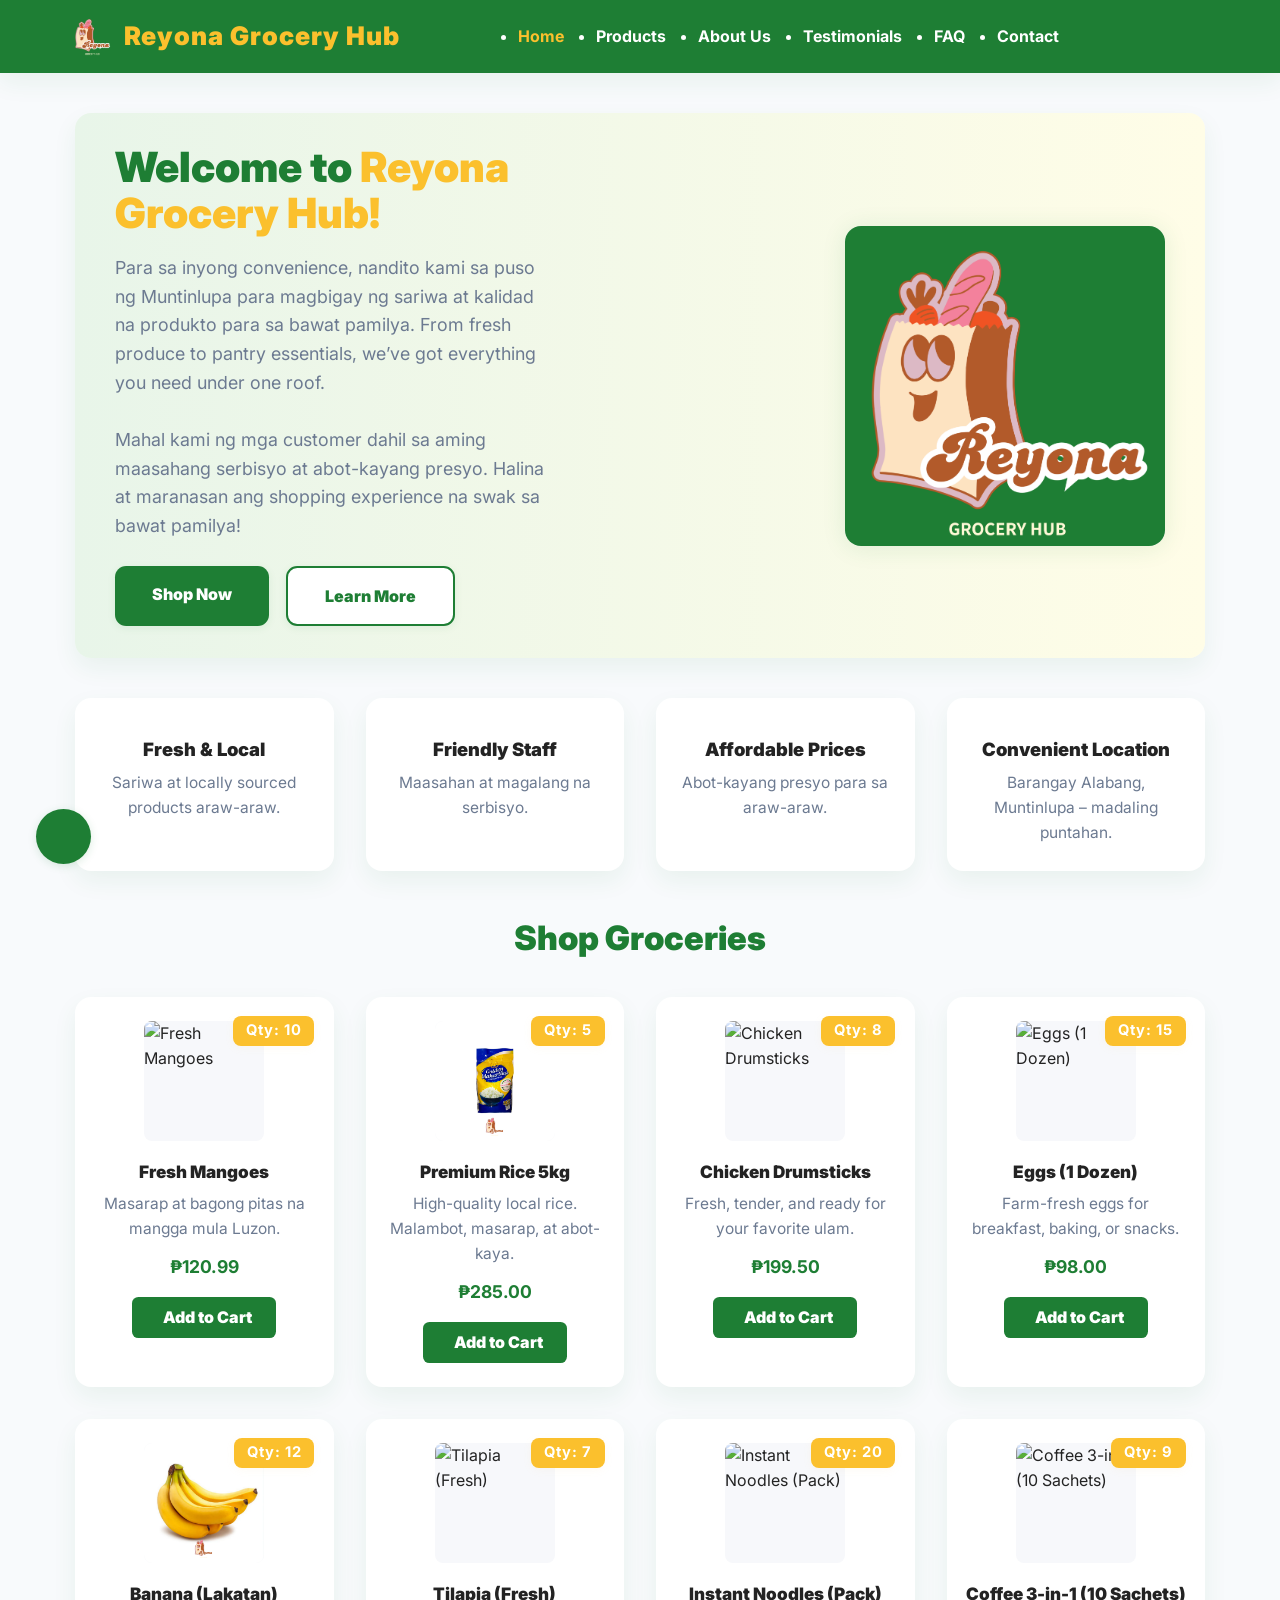
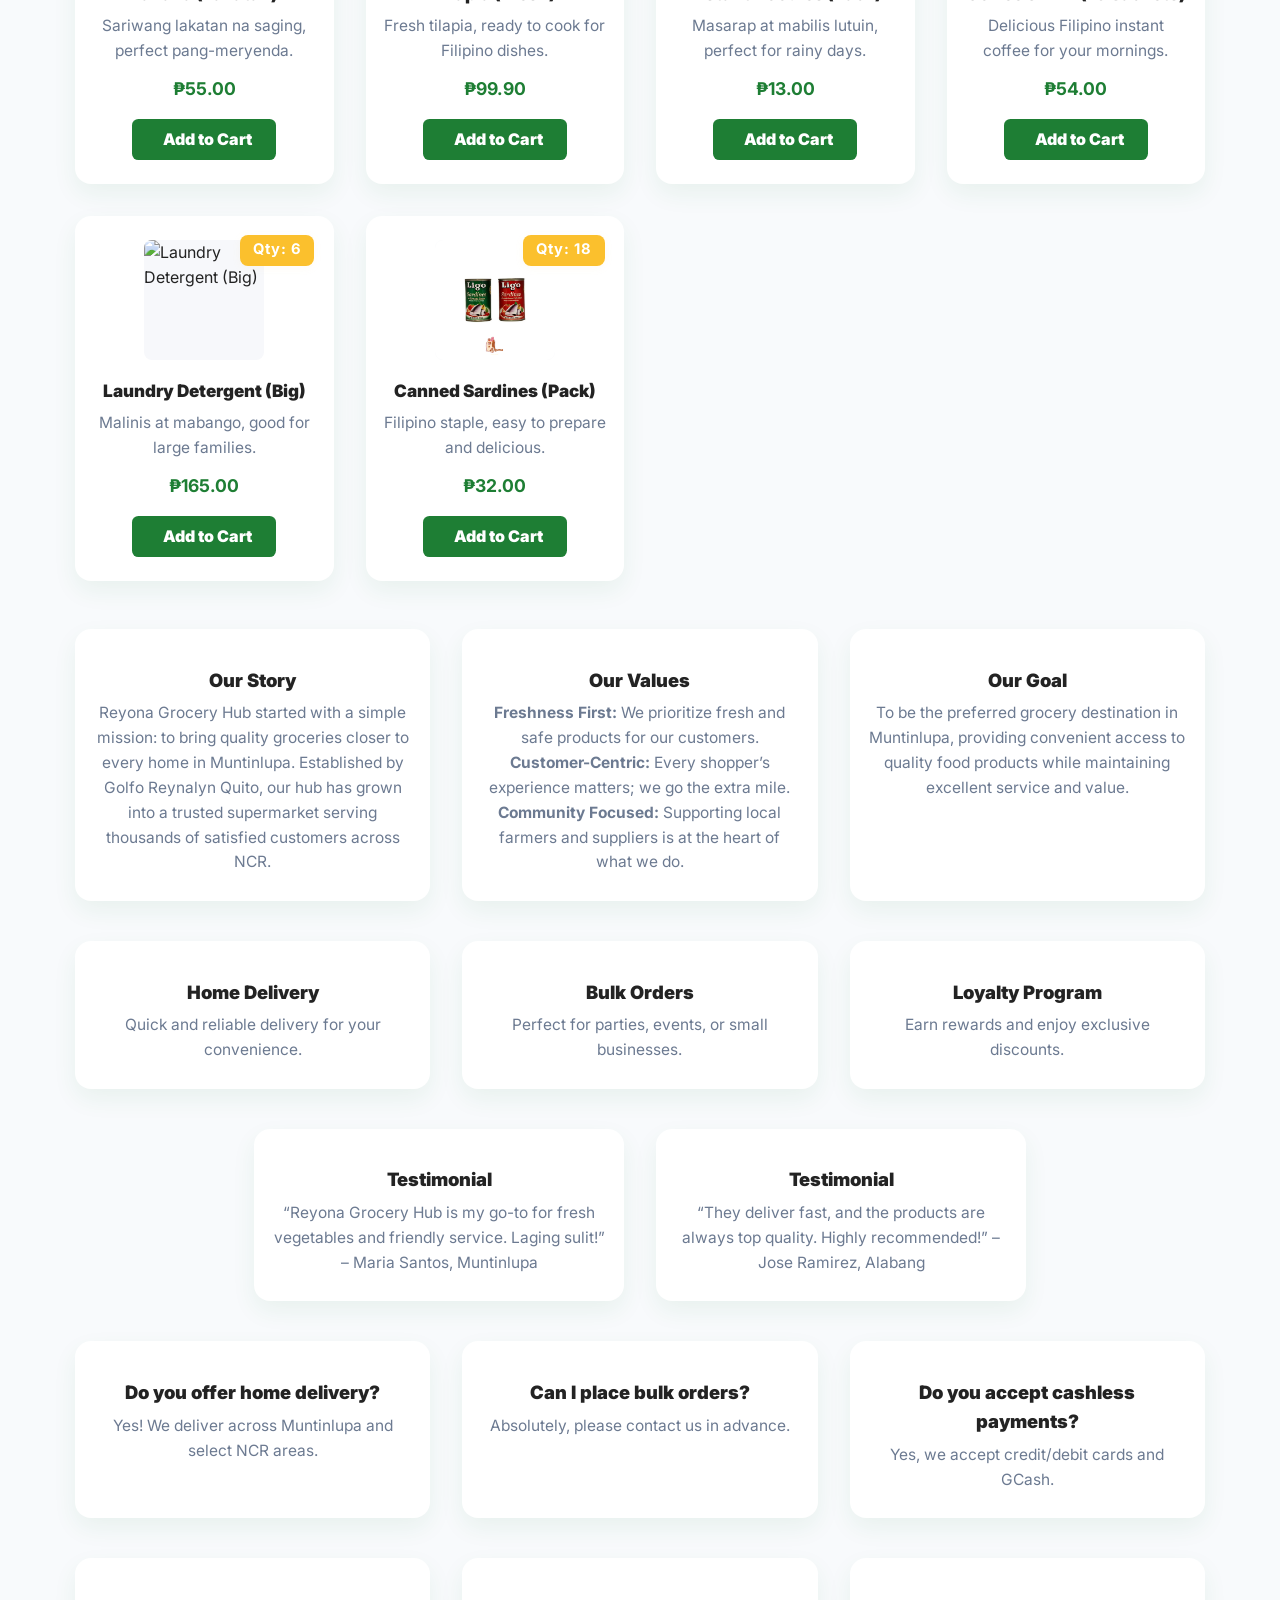
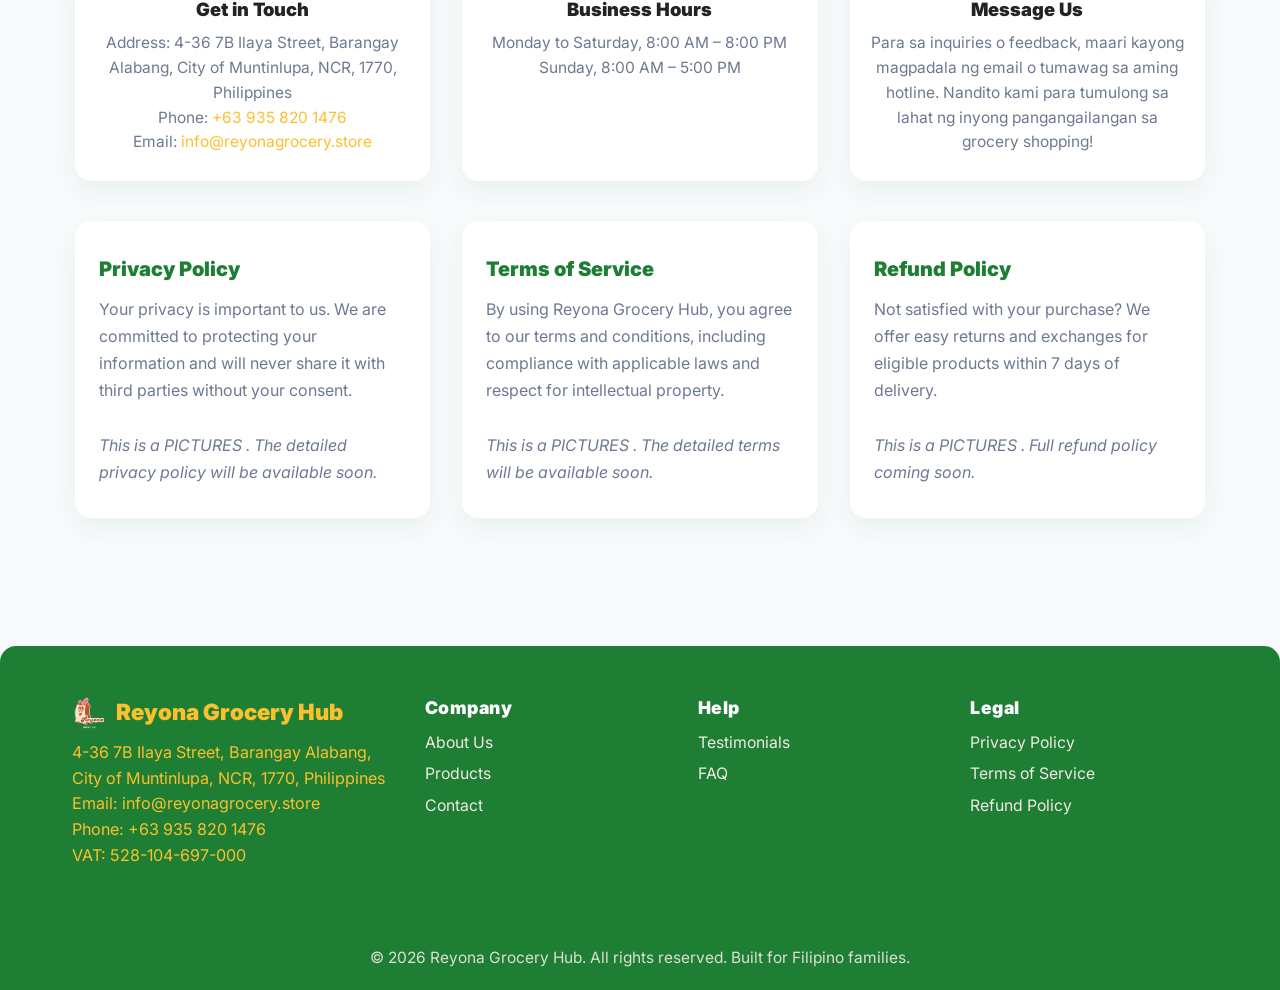
==== commit feb68901: "Update image source in index.html" ====
--- a/index.html
+++ b/index.html
@@ -17,7 +17,7 @@
       --text-dark: #232323;
       --text-light: #fff;
       --radius: 1rem;
-      --shadow: 0 10px 24px 0 rgba(30,126,52,0.07);
+      --shadow: 0 10px 24px 0 rgba(30,126,52,0.07);Pla
       --border: 1px solid #e8e9ef;
       --cart-btn-size: 55px;
       --cart-btn-offset: 36px;
@@ -345,7 +345,7 @@
         </div>
       </div>
       <div class="hero-img-container">
-        <img src="image/PICTURES .png" alt="Fresh Filipino Grocery" class="hero-img" />
+        <img src="image/LOGO.png" alt="Fresh Filipino Grocery" class="hero-img" />
       </div>
     </section>
 
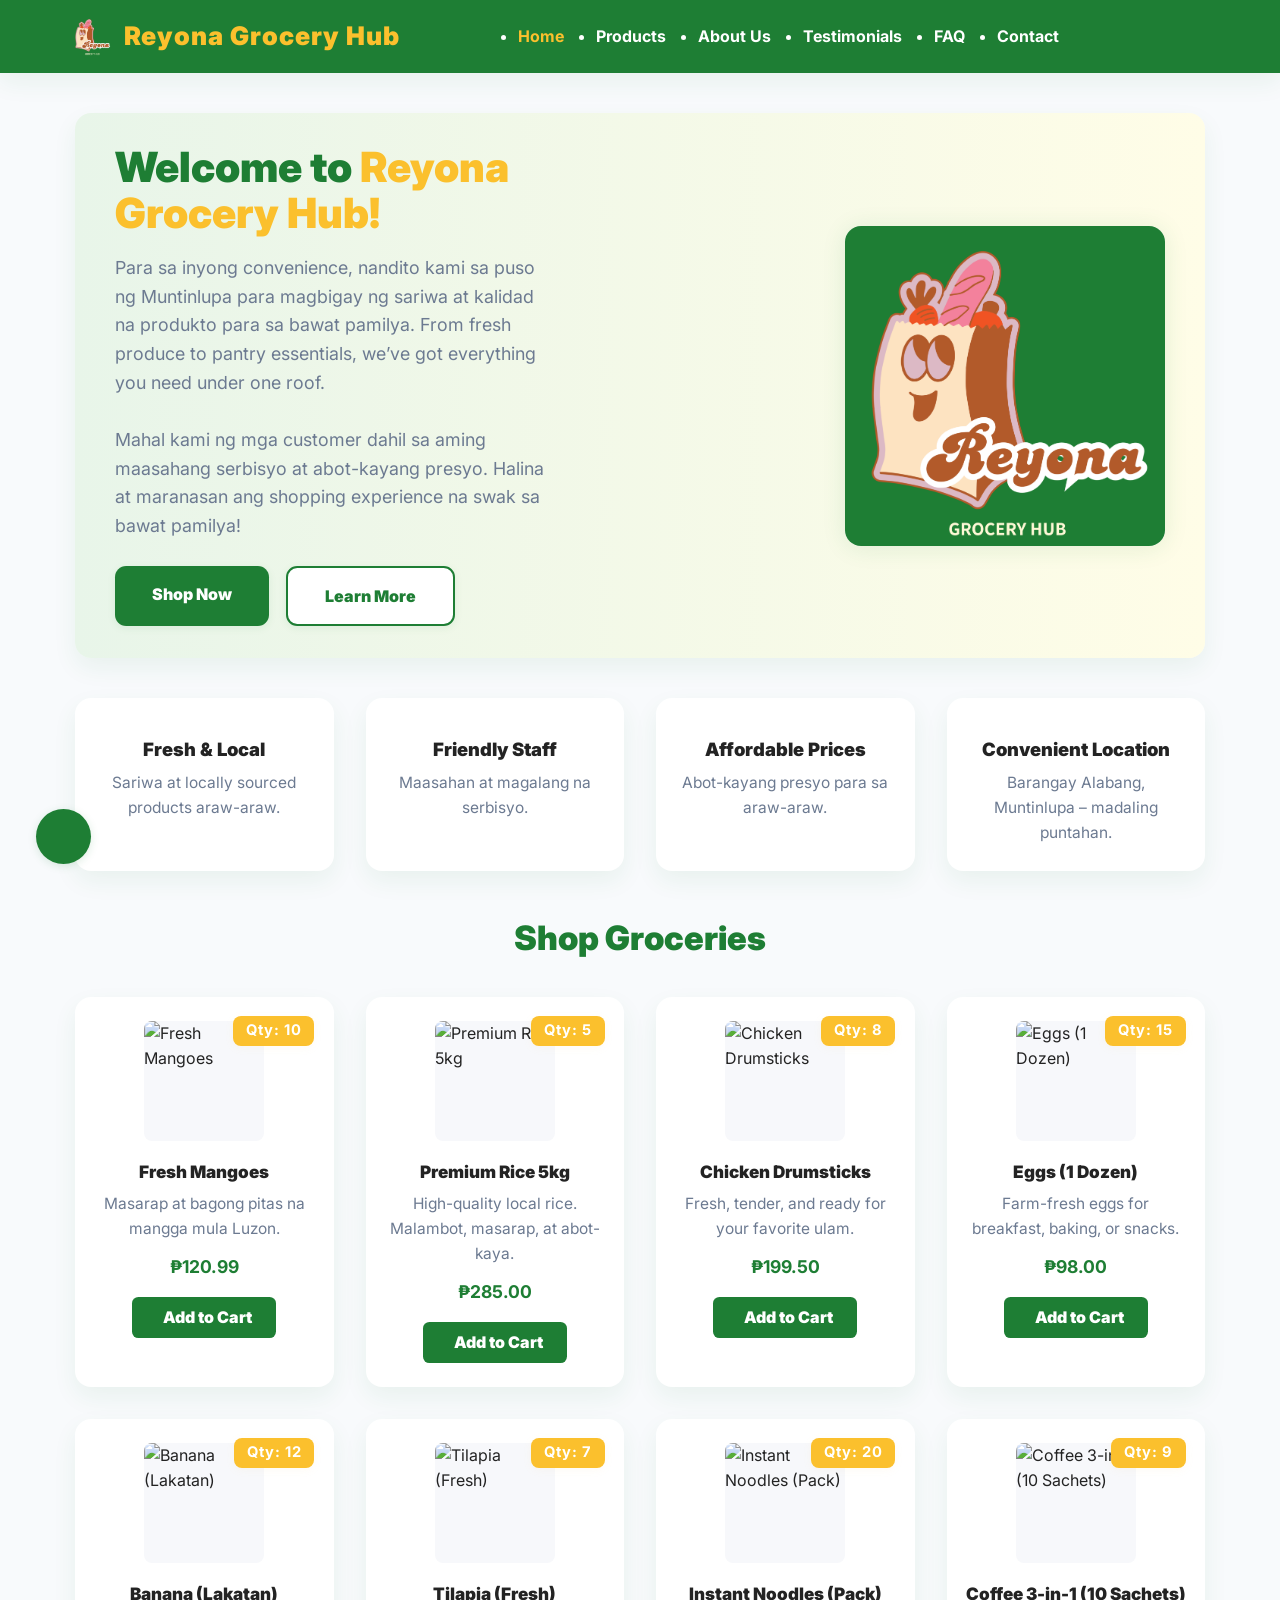
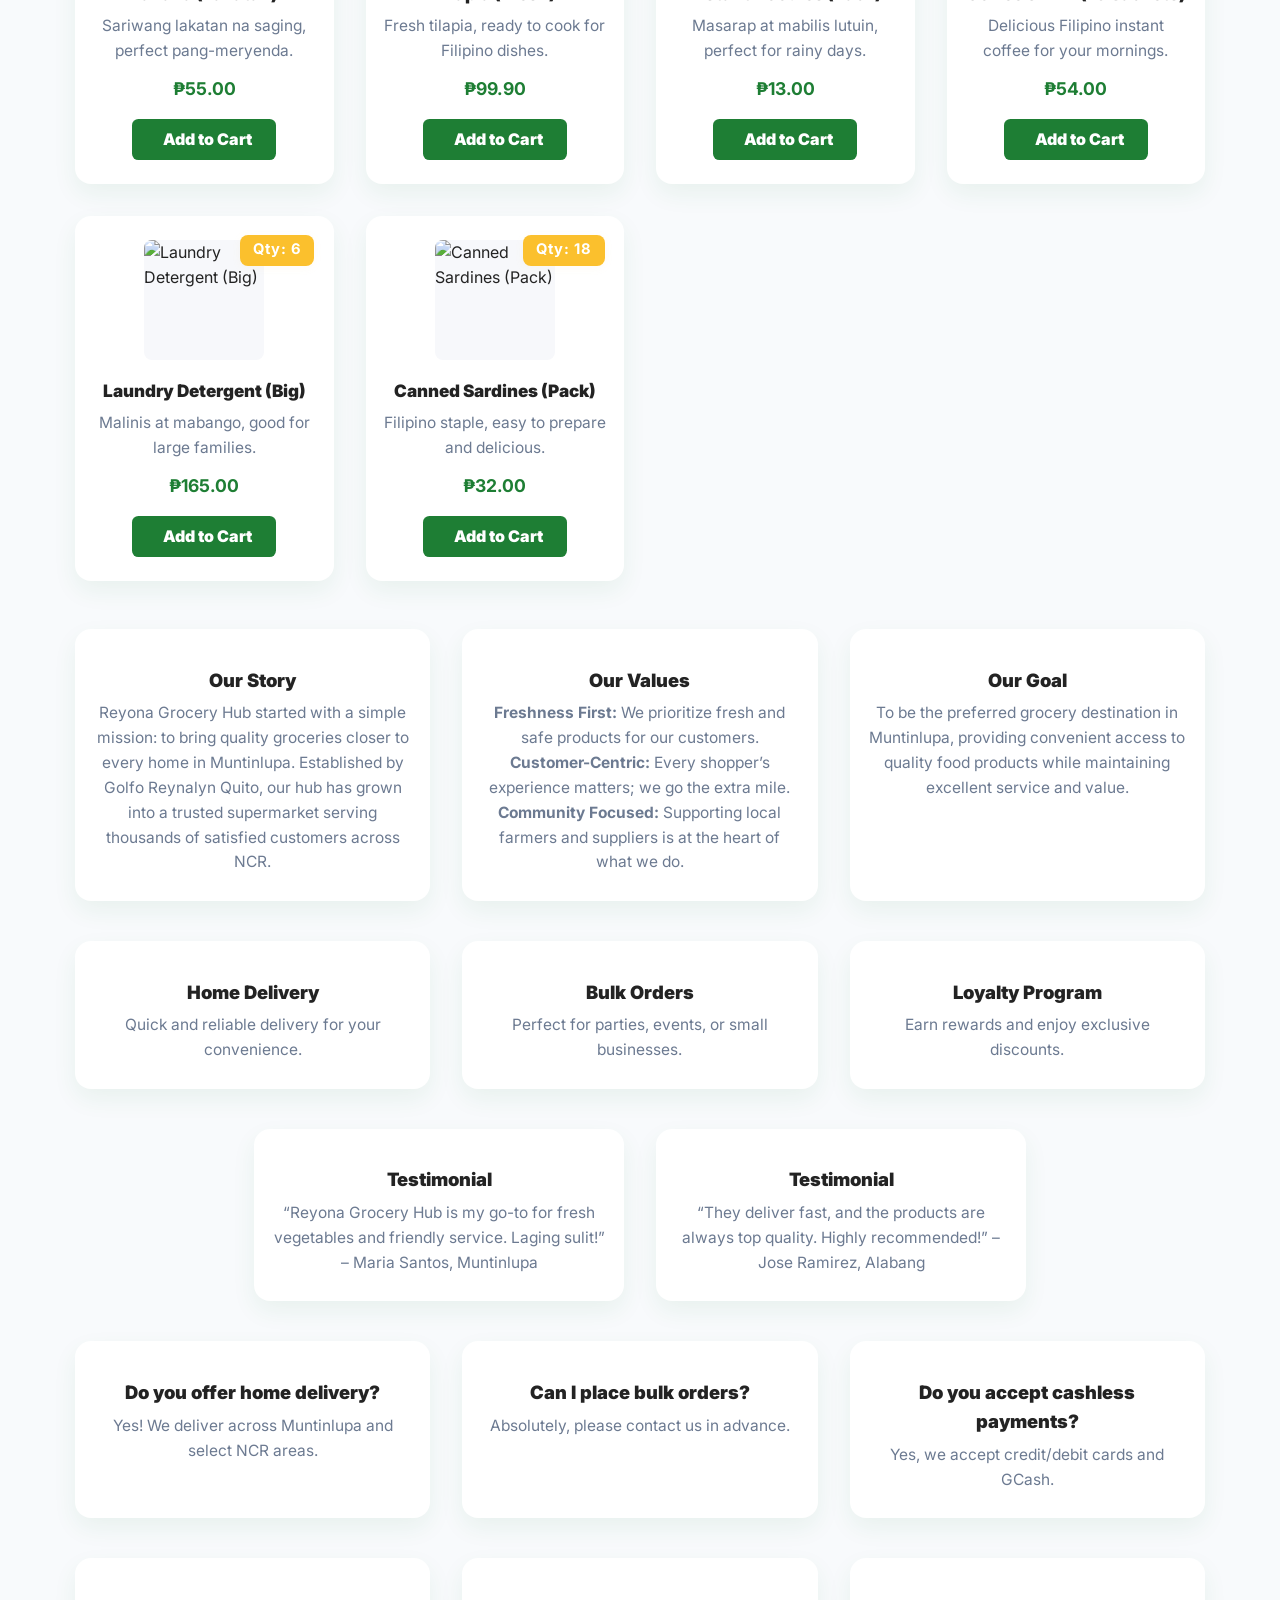
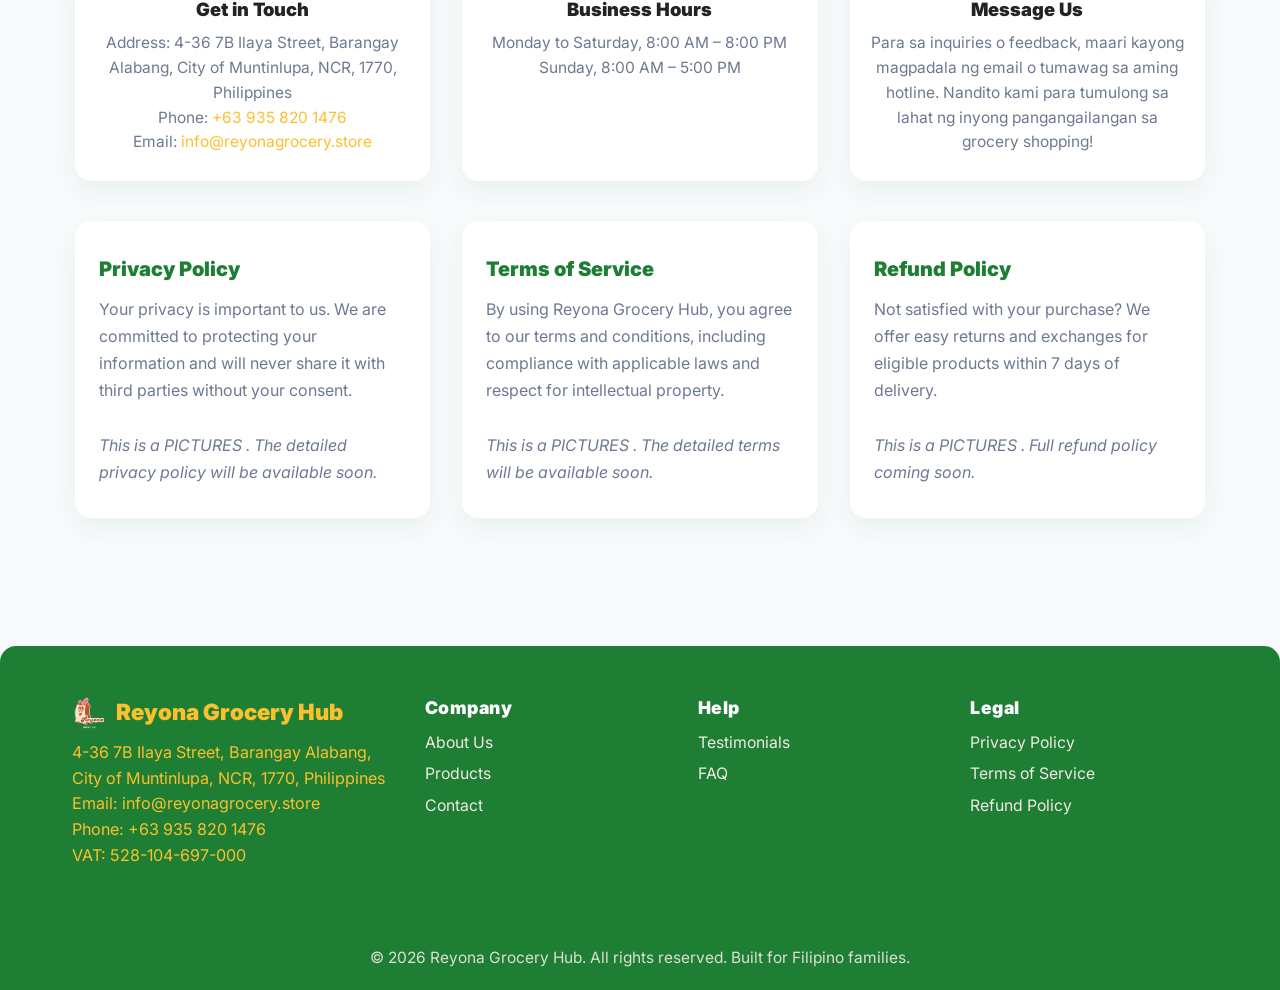
==== commit e2e2b772: "Update image paths for product cards" ====
--- a/index.html
+++ b/index.html
@@ -379,7 +379,7 @@
       <div class="products-grid" id="products-grid">
         <div class="product-card" data-id="1">
           <span class="product-badge">Qty: 10</span>
-          <img src="image/PICTURES 1.png" alt="Fresh Mangoes" class="product-img" />
+          <img src="image/ 1.png" alt="Fresh Mangoes" class="product-img" />
           <div class="product-name">Fresh Mangoes</div>
           <div class="product-desc">Masarap at bagong pitas na mangga mula Luzon.</div>
           <div class="product-price">₱120.99</div>
@@ -387,7 +387,7 @@
         </div>
         <div class="product-card" data-id="2">
           <span class="product-badge">Qty: 5</span>
-          <img src="image/PICTURES 2.png" alt="Premium Rice 5kg" class="product-img" />
+          <img src="image/ 2.png" alt="Premium Rice 5kg" class="product-img" />
           <div class="product-name">Premium Rice 5kg</div>
           <div class="product-desc">High-quality local rice. Malambot, masarap, at abot-kaya.</div>
           <div class="product-price">₱285.00</div>
@@ -395,7 +395,7 @@
         </div>
         <div class="product-card" data-id="3">
           <span class="product-badge">Qty: 8</span>
-          <img src="image/PICTURES 3.png" alt="Chicken Drumsticks" class="product-img" />
+          <img src="image/ 3.png" alt="Chicken Drumsticks" class="product-img" />
           <div class="product-name">Chicken Drumsticks</div>
           <div class="product-desc">Fresh, tender, and ready for your favorite ulam.</div>
           <div class="product-price">₱199.50</div>
@@ -403,7 +403,7 @@
         </div>
         <div class="product-card" data-id="4">
           <span class="product-badge">Qty: 15</span>
-          <img src="image/PICTURES 4.png" alt="Eggs (1 Dozen)" class="product-img" />
+          <img src="image/ 4.png" alt="Eggs (1 Dozen)" class="product-img" />
           <div class="product-name">Eggs (1 Dozen)</div>
           <div class="product-desc">Farm-fresh eggs for breakfast, baking, or snacks.</div>
           <div class="product-price">₱98.00</div>
@@ -411,7 +411,7 @@
         </div>
         <div class="product-card" data-id="5">
           <span class="product-badge">Qty: 12</span>
-          <img src="image/PICTURES 5.png" alt="Banana (Lakatan)" class="product-img" />
+          <img src="image/ 5.png" alt="Banana (Lakatan)" class="product-img" />
           <div class="product-name">Banana (Lakatan)</div>
           <div class="product-desc">Sariwang lakatan na saging, perfect pang-meryenda.</div>
           <div class="product-price">₱55.00</div>
@@ -419,7 +419,7 @@
         </div>
         <div class="product-card" data-id="6">
           <span class="product-badge">Qty: 7</span>
-          <img src="image/PICTURES 6.png" alt="Tilapia (Fresh)" class="product-img" />
+          <img src="image/ 6.png" alt="Tilapia (Fresh)" class="product-img" />
           <div class="product-name">Tilapia (Fresh)</div>
           <div class="product-desc">Fresh tilapia, ready to cook for Filipino dishes.</div>
           <div class="product-price">₱99.90</div>
@@ -427,7 +427,7 @@
         </div>
         <div class="product-card" data-id="7">
           <span class="product-badge">Qty: 20</span>
-          <img src="image/PICTURES 7.png" alt="Instant Noodles (Pack)" class="product-img" />
+          <img src="image/ 7.png" alt="Instant Noodles (Pack)" class="product-img" />
           <div class="product-name">Instant Noodles (Pack)</div>
           <div class="product-desc">Masarap at mabilis lutuin, perfect for rainy days.</div>
           <div class="product-price">₱13.00</div>
@@ -435,7 +435,7 @@
         </div>
         <div class="product-card" data-id="8">
           <span class="product-badge">Qty: 9</span>
-          <img src="image/PICTURES 8.png" alt="Coffee 3-in-1 (10 Sachets)" class="product-img" />
+          <img src="image/ 8.png" alt="Coffee 3-in-1 (10 Sachets)" class="product-img" />
           <div class="product-name">Coffee 3-in-1 (10 Sachets)</div>
           <div class="product-desc">Delicious Filipino instant coffee for your mornings.</div>
           <div class="product-price">₱54.00</div>
@@ -443,7 +443,7 @@
         </div>
         <div class="product-card" data-id="9">
           <span class="product-badge">Qty: 6</span>
-          <img src="image/PICTURES 9.png" alt="Laundry Detergent (Big)" class="product-img" />
+          <img src="image/ 9.png" alt="Laundry Detergent (Big)" class="product-img" />
           <div class="product-name">Laundry Detergent (Big)</div>
           <div class="product-desc">Malinis at mabango, good for large families.</div>
           <div class="product-price">₱165.00</div>
@@ -451,7 +451,7 @@
         </div>
         <div class="product-card" data-id="10">
           <span class="product-badge">Qty: 18</span>
-          <img src="image/PICTURES 10.png" alt="Canned Sardines (Pack)" class="product-img" />
+          <img src="image/ 10.png" alt="Canned Sardines (Pack)" class="product-img" />
           <div class="product-name">Canned Sardines (Pack)</div>
           <div class="product-desc">Filipino staple, easy to prepare and delicious.</div>
           <div class="product-price">₱32.00</div>
@@ -663,61 +663,61 @@
         id: 1,
         name: "Fresh Mangoes",
         price: 120.99,
-        img: "image/PICTURES .png"
+        img: "image/PICTURES 1.png"
       },
       {
         id: 2,
         name: "Premium Rice 5kg",
         price: 285.00,
-        img: "image/PICTURES .png"
+        img: "image/PICTURES 2.png"
       },
       {
         id: 3,
         name: "Chicken Drumsticks",
         price: 199.50,
-        img: "image/PICTURES .png"
+        img: "image/PICTURES 3.png"
       },
       {
         id: 4,
         name: "Eggs (1 Dozen)",
         price: 98.00,
-        img: "image/PICTURES .png"
+        img: "image/PICTURES 4.png"
       },
       {
         id: 5,
         name: "Banana (Lakatan)",
         price: 55.00,
-        img: "image/PICTURES .png"
+        img: "image/PICTURES 5.png"
       },
       {
         id: 6,
         name: "Tilapia (Fresh)",
         price: 99.90,
-        img: "image/PICTURES .png"
+        img: "image/PICTURES 6.png"
       },
       {
         id: 7,
         name: "Instant Noodles (Pack)",
         price: 13.00,
-        img: "image/PICTURES .png"
+        img: "image/PICTURES 7.png"
       },
       {
         id: 8,
         name: "Coffee 3-in-1 (10 Sachets)",
         price: 54.00,
-        img: "image/PICTURES .png"
+        img: "image/PICTURES 8.png"
       },
       {
         id: 9,
         name: "Laundry Detergent (Big)",
         price: 165.00,
-        img: "image/PICTURES .png"
+        img: "image/PICTURES 9.png"
       },
       {
         id: 10,
         name: "Canned Sardines (Pack)",
         price: 32.00,
-        img: "image/PICTURES .png"
+        img: "image/PICTURES 10.png"
       }
     ];
 
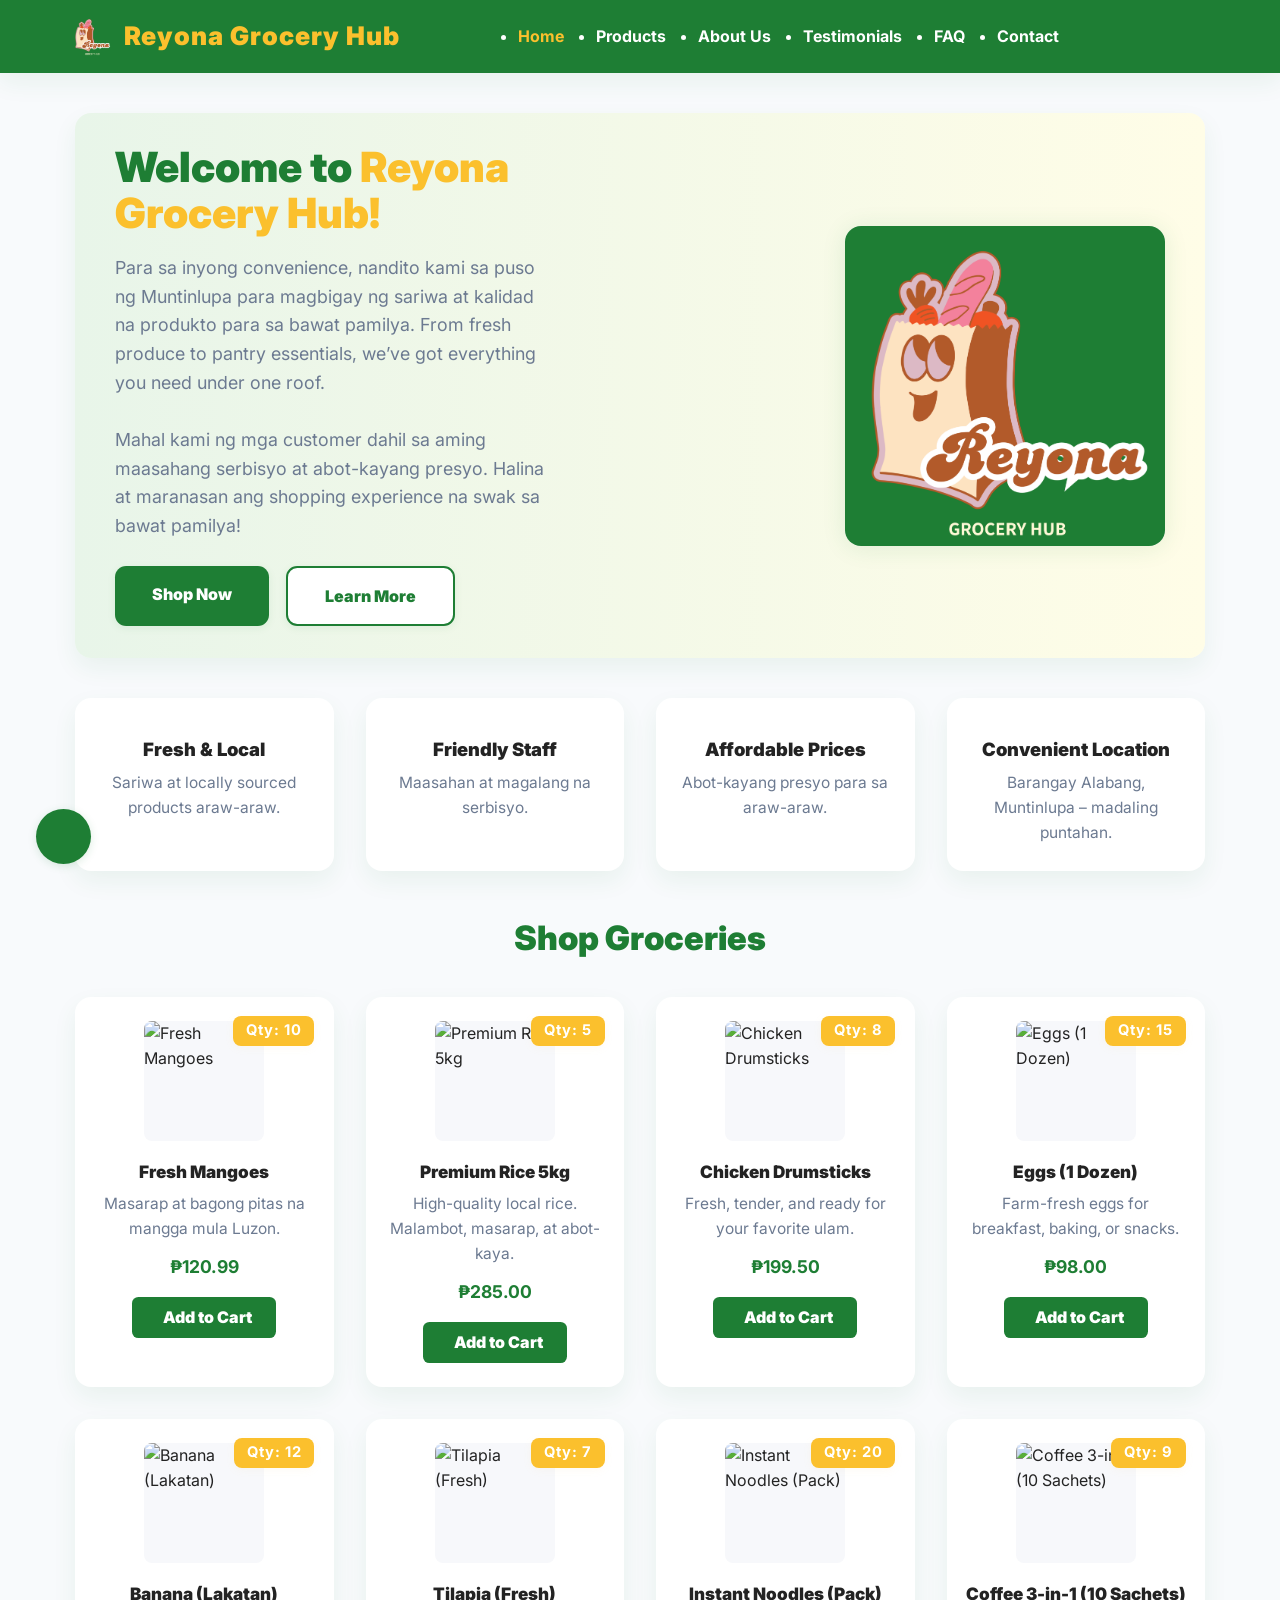
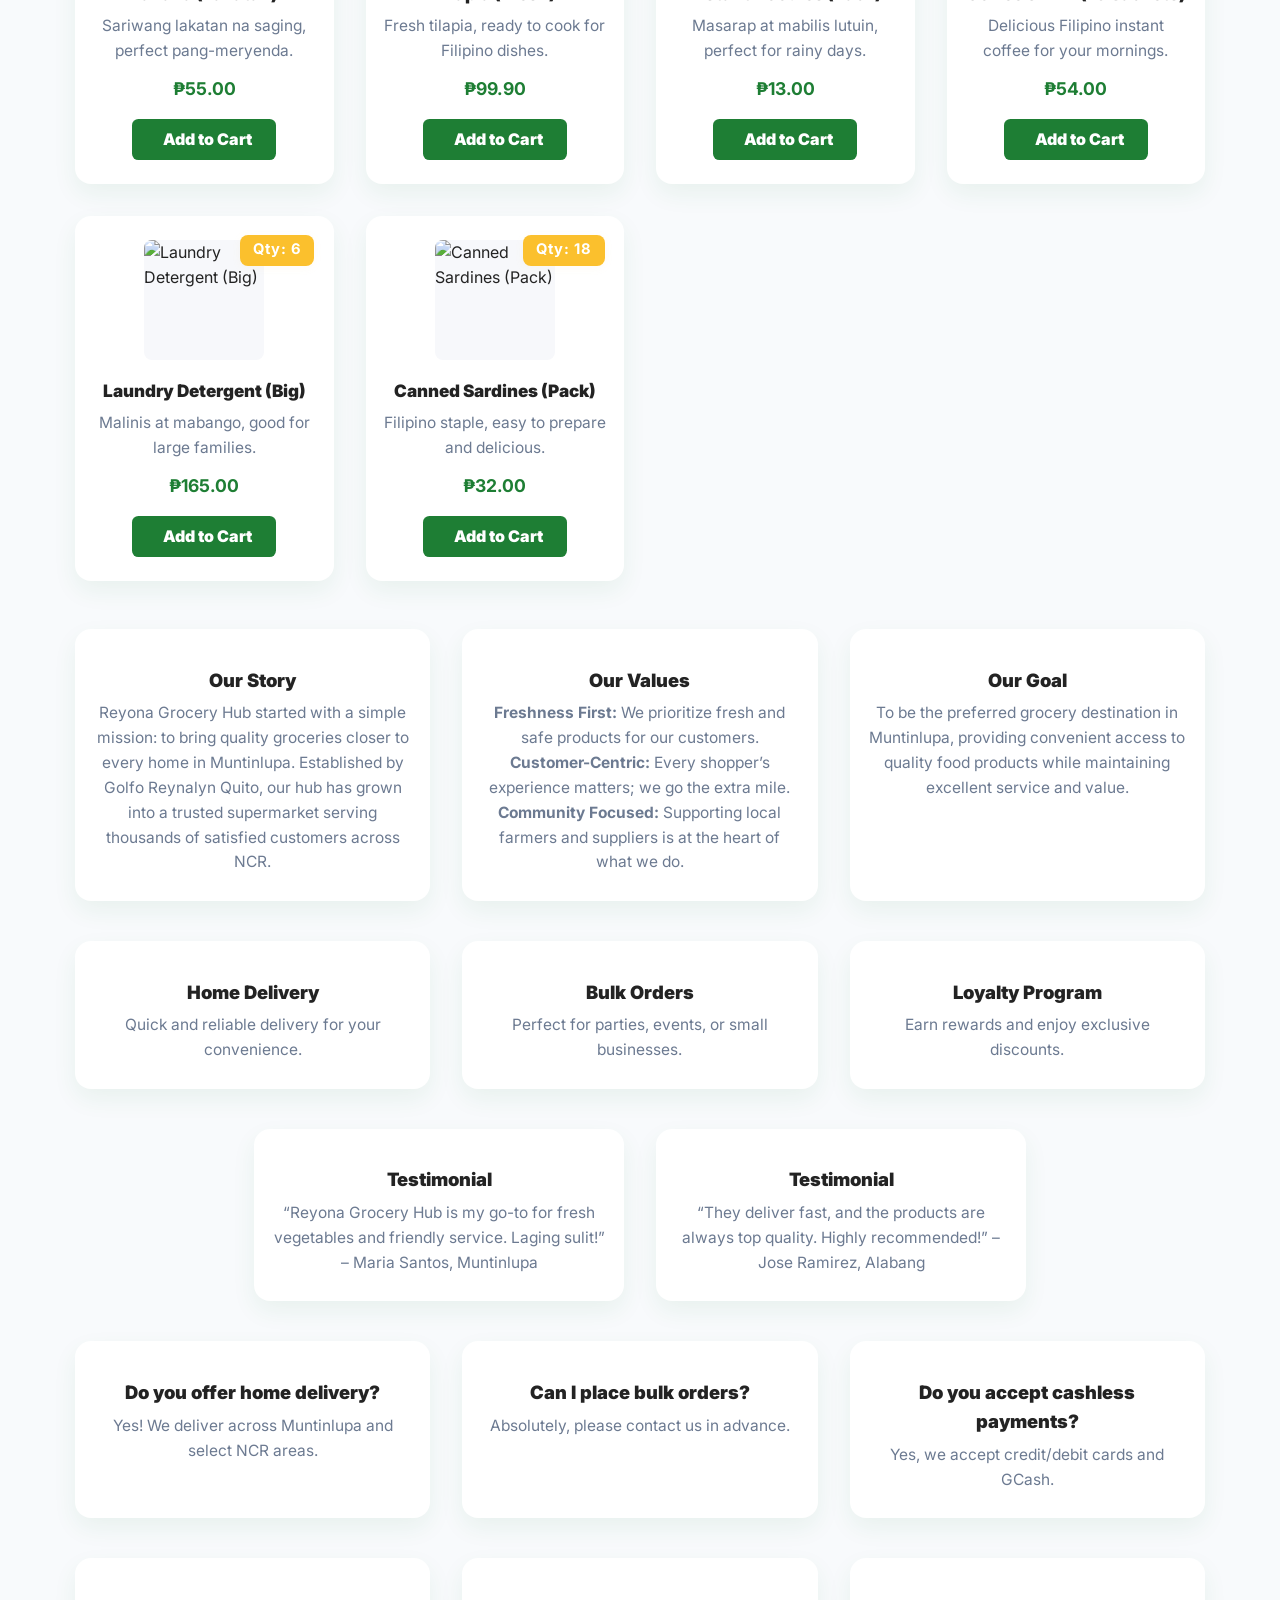
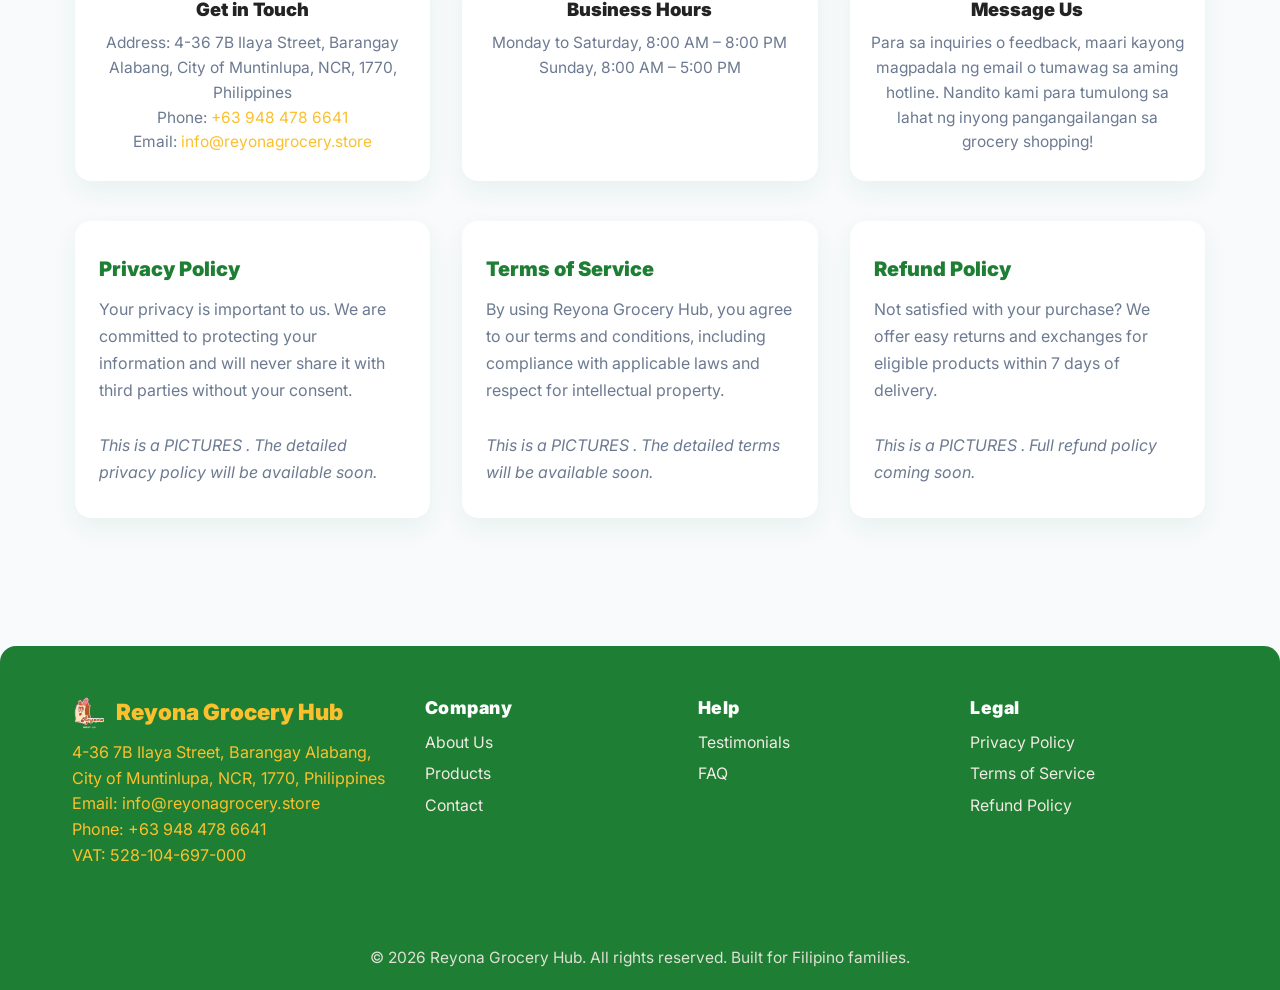
==== commit 5600c5bb: "Update index.html" ====
--- a/index.html
+++ b/index.html
@@ -550,7 +550,7 @@
         <div class="info-title">Get in Touch</div>
         <div class="info-desc">
           Address: 4-36 7B Ilaya Street, Barangay Alabang, City of Muntinlupa, NCR, 1770, Philippines<br>
-          Phone: <a href="tel:+639358201476" style="color:var(--accent);">+63 935 820 1476</a><br>
+          Phone: <a href="tel:+639358201476" style="color:var(--accent);">+63 948 478 6641</a><br>
           Email: <a href="mailto:info@reyonagrocery.store" style="color:var(--accent);">info@reyonagrocery.store</a>
         </div>
       </div>
@@ -606,7 +606,7 @@
         <div class="footer-desc">
           4-36 7B Ilaya Street, Barangay Alabang, City of Muntinlupa, NCR, 1770, Philippines<br>
           Email: <a href="mailto:info@reyonagrocery.store" style="color:var(--accent);">info@reyonagrocery.store</a><br>
-          Phone: <a href="tel:+639358201476" style="color:var(--accent);">+63 935 820 1476</a><br>
+          Phone: <a href="tel:+639358201476" style="color:var(--accent);">+63 948 478 6641</a><br>
           VAT: 528-104-697-000
         </div>
       </div>
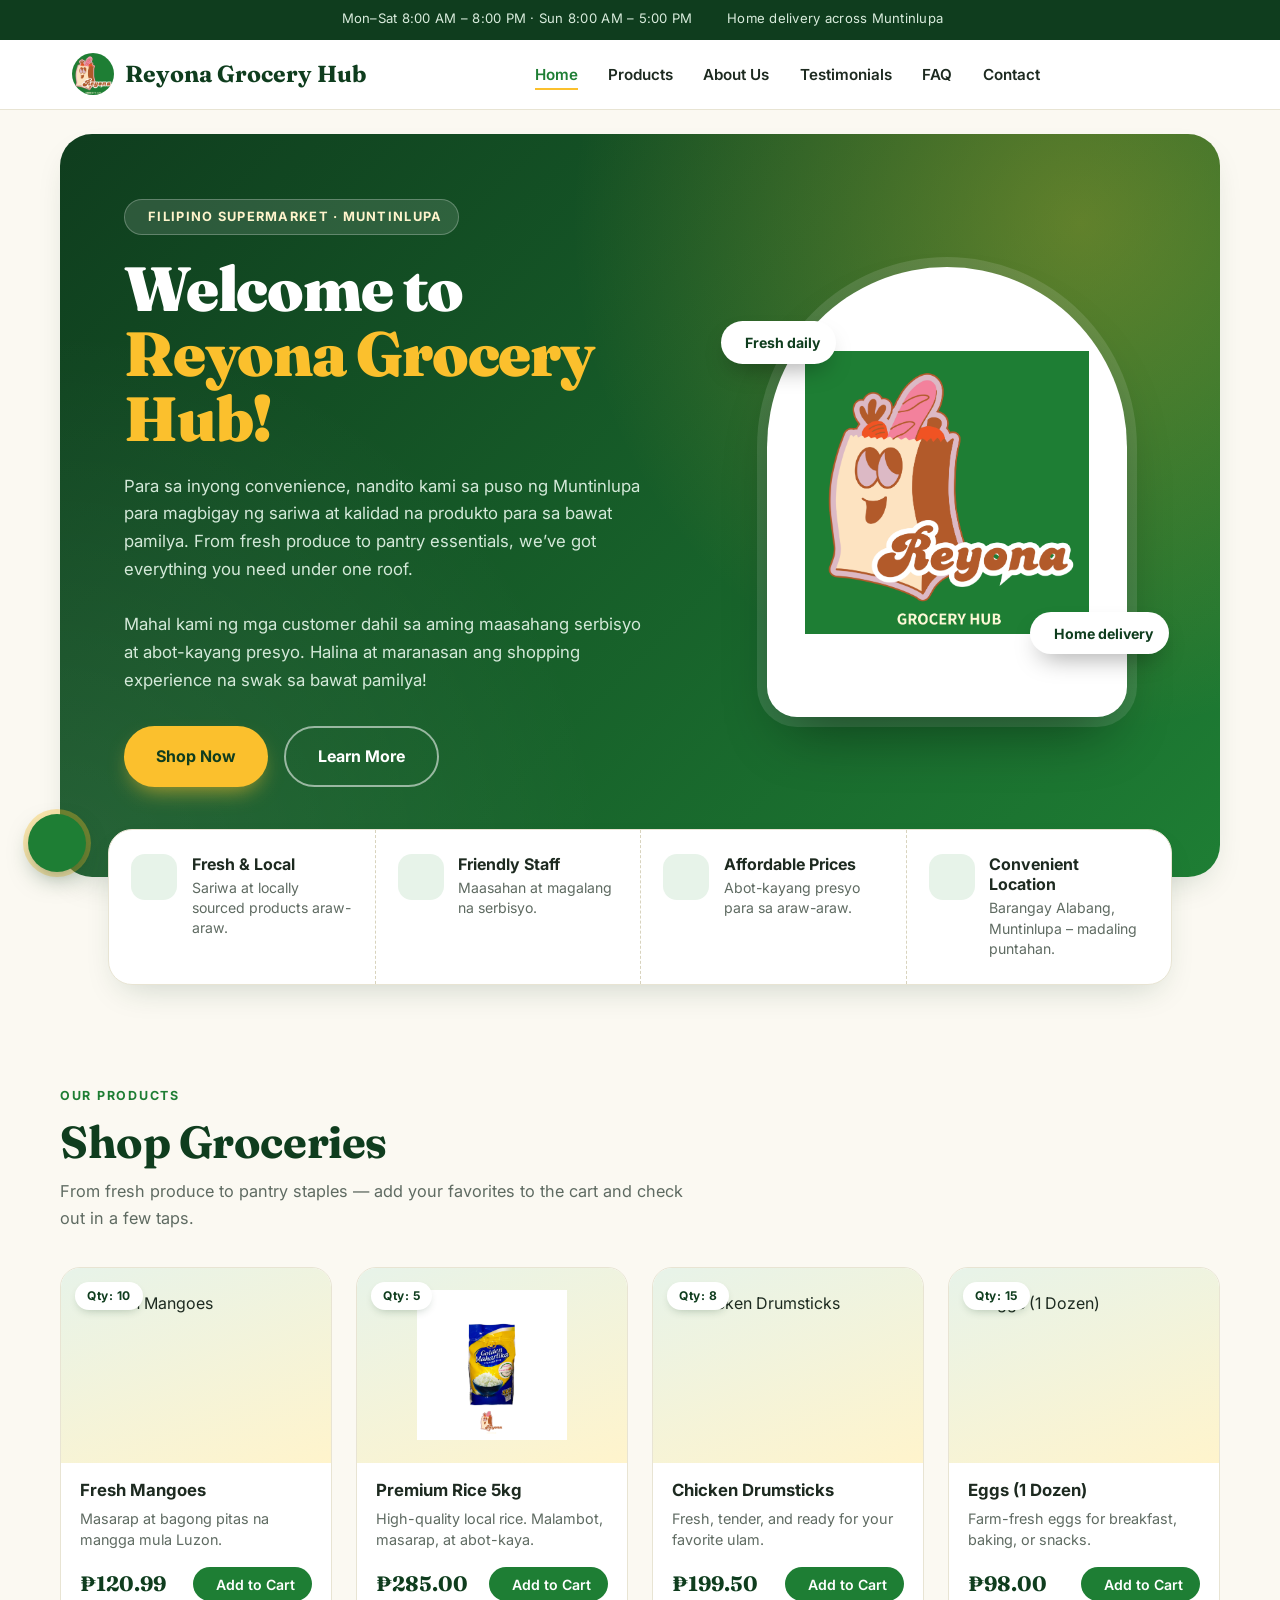
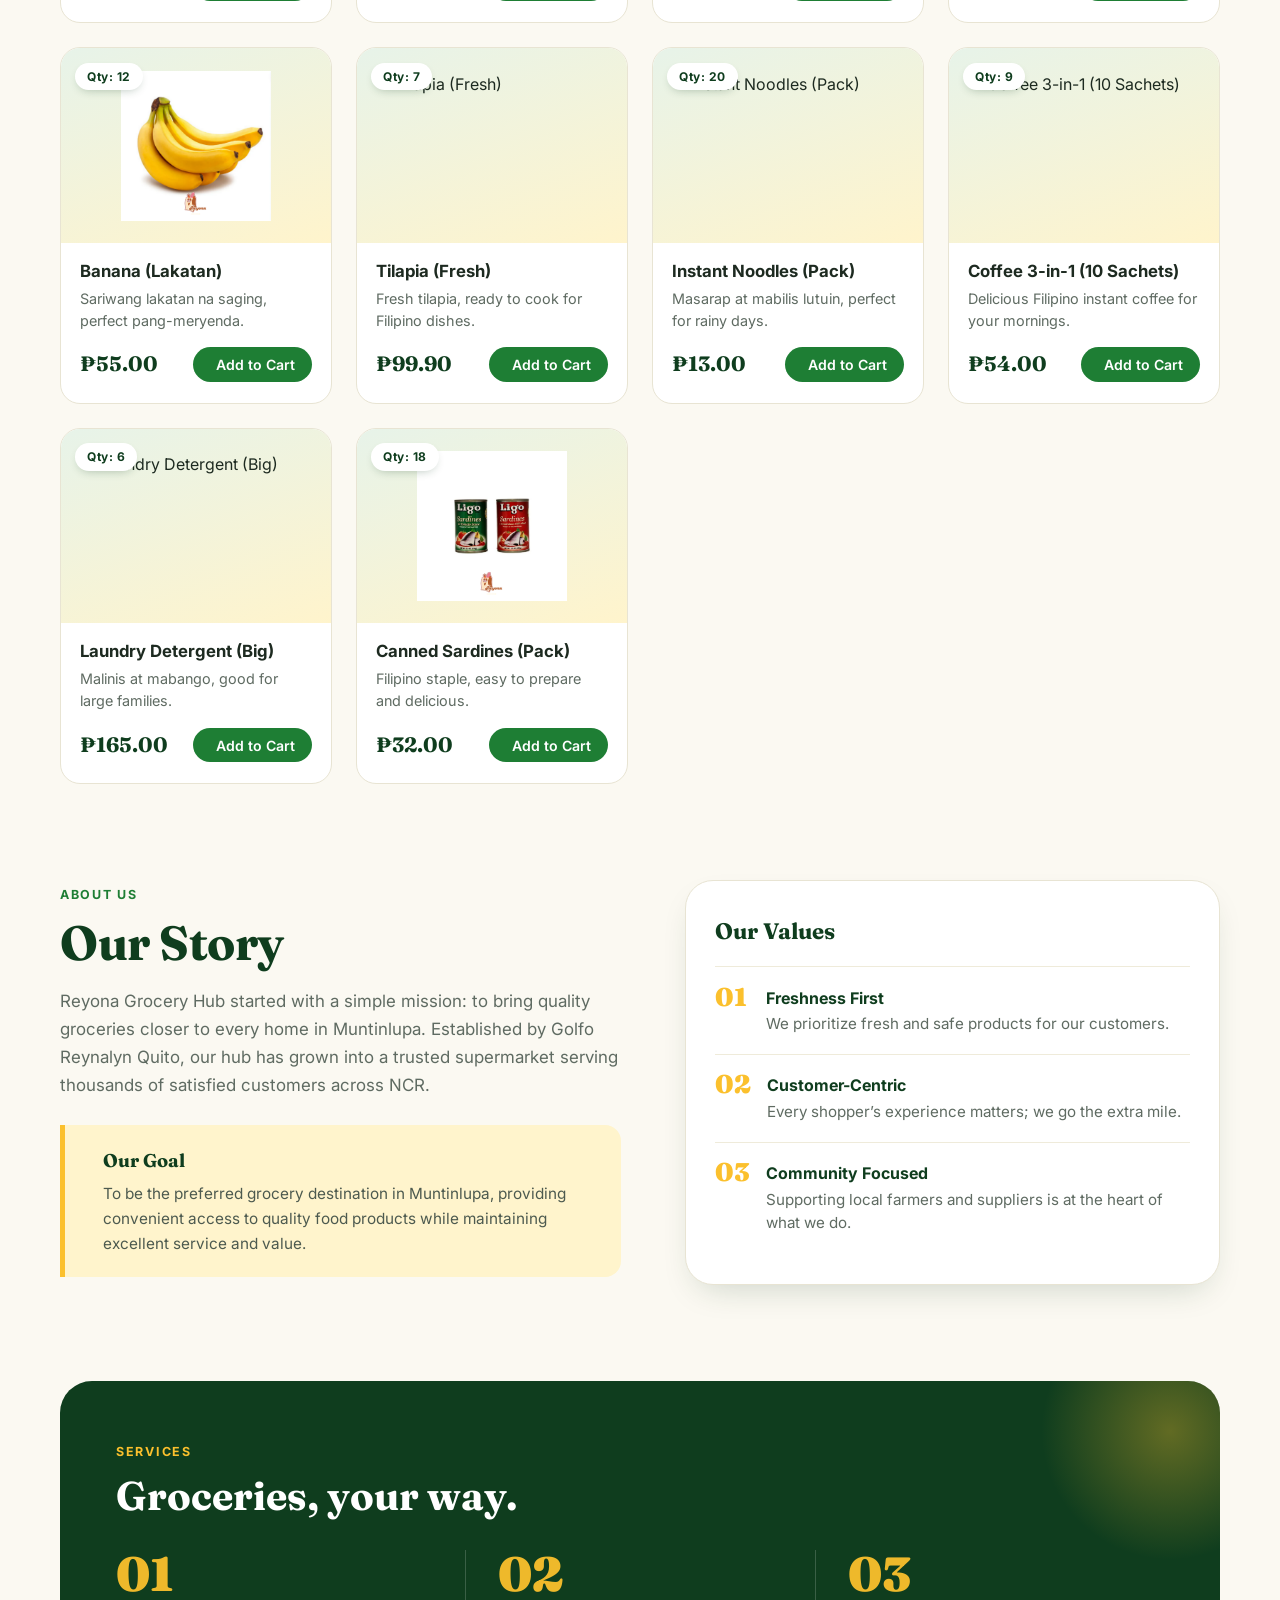
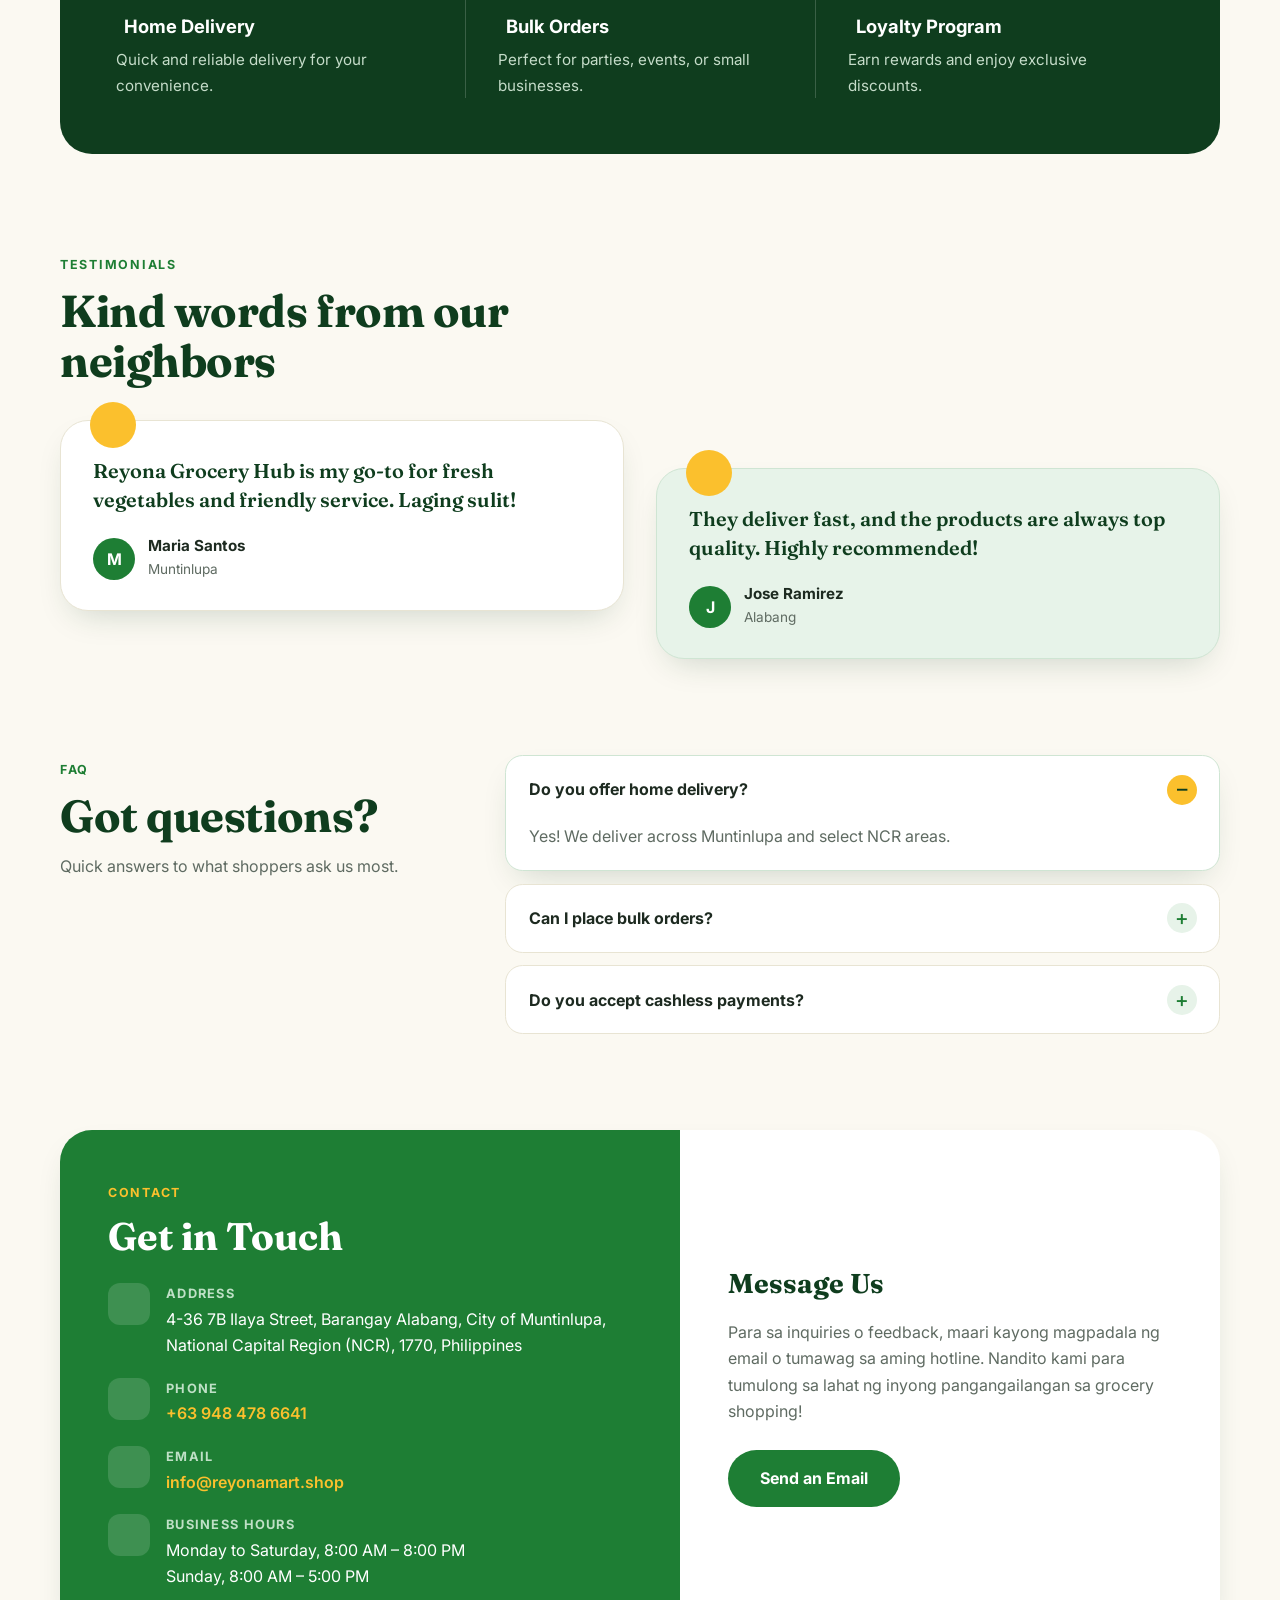
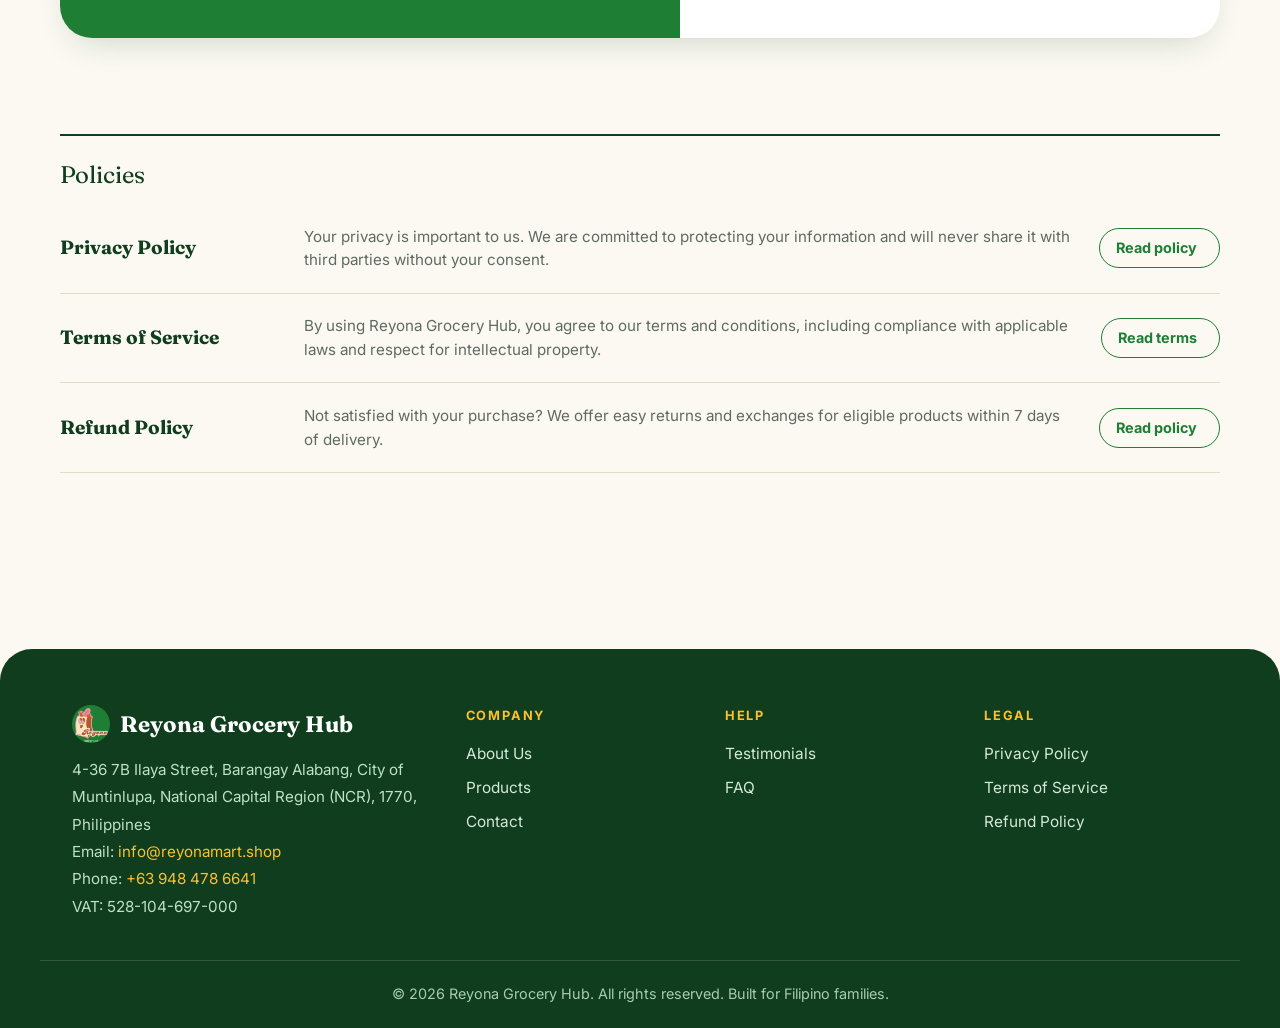
==== commit 0136f550: "Add files via upload" ====
--- a/index.html
+++ b/index.html
@@ -6,66 +6,97 @@
   <title>Reyona Grocery Hub | Filipino Supermarket in Muntinlupa</title>
   <link rel="icon" type="image/png" href="image/LOGO.png" />
   <!-- Google Fonts -->
-  <link href="https://fonts.googleapis.com/css2?family=Inter:wght@400;700;900&display=swap" rel="stylesheet" />
+  <link rel="preconnect" href="https://fonts.googleapis.com" />
+  <link rel="preconnect" href="https://fonts.gstatic.com" crossorigin />
+  <link href="https://fonts.googleapis.com/css2?family=Fraunces:opsz,wght@9..144,600;9..144,700;9..144,900&family=Inter:wght@400;500;600;700;900&display=swap" rel="stylesheet" />
   <!-- Remixicon for icons -->
   <link href="https://cdn.jsdelivr.net/npm/remixicon@4.5.0/fonts/remixicon.css" rel="stylesheet" />
   <style>
     :root {
       --primary: #1e7e34;
-      --secondary: #f8fafc;
+      --primary-dark: #0f3d1e;
+      --primary-soft: #e7f3e9;
+      --secondary: #fbf9f2;
       --accent: #fbc02d;
-      --text-dark: #232323;
+      --accent-soft: #fff4cc;
+      --text-dark: #1d2a20;
       --text-light: #fff;
-      --radius: 1rem;
-      --shadow: 0 10px 24px 0 rgba(30,126,52,0.07);Pla
-      --border: 1px solid #e8e9ef;
-      --cart-btn-size: 55px;
-      --cart-btn-offset: 36px;
+      --muted: #5f6b62;
+      --radius: 1.25rem;
+      --shadow: 0 14px 34px -14px rgba(15,61,30,0.22);
+      --border: 1px solid #e8e4d3;
+      --cart-btn-size: 58px;
+      --cart-btn-offset: 28px;
       --white: #fff;
+      --display: 'Fraunces', Georgia, serif;
     }
     * { box-sizing: border-box; margin: 0; padding: 0; }
+    html { scroll-behavior: smooth; }
+    section[id] { scroll-margin-top: 96px; }
     body {
       font-family: 'Inter', Arial, sans-serif; background: var(--secondary); color: var(--text-dark);
-      min-height: 100vh; line-height: 1.6;
+      min-height: 100vh; line-height: 1.65; -webkit-font-smoothing: antialiased;
     }
     a { text-decoration: none; color: inherit; transition: color .2s; }
     img { max-width: 100%; display: block; border-radius: .5rem; }
     button, input { font-family: inherit; outline: none; border: none; background: none; }
+    :focus-visible { outline: 3px solid var(--accent); outline-offset: 2px; }
+    .eyebrow {
+      display: inline-block; font-size: .78rem; font-weight: 700; letter-spacing: .14em; text-transform: uppercase;
+      color: var(--primary); margin-bottom: .7rem;
+    }
+    .display { font-family: var(--display); font-weight: 700; line-height: 1.08; color: var(--primary-dark); letter-spacing: -.01em; }
+
+    /* Top bar */
+    .topbar {
+      background: var(--primary-dark); color: #d9ecdd; font-size: .82rem; text-align: center; padding: .5rem 1rem;
+      letter-spacing: .02em;
+    }
+    .topbar i { color: var(--accent); margin-right: .3rem; vertical-align: -2px; }
+    .topbar span + span { margin-left: 1.6rem; }
+
     /* Header */
     .header {
-      width: 100%; background: var(--primary); color: var(--text-light);
-      box-shadow: var(--shadow); position: sticky; top: 0; z-index: 99;
+      width: 100%; background: var(--white); color: var(--primary-dark);
+      border-bottom: var(--border); position: sticky; top: 0; z-index: 99;
     }
     .nav {
       display: flex; align-items: center; justify-content: space-between;
-      max-width: 1200px; margin: 0 auto; padding: 1rem 2rem;
+      max-width: 1200px; margin: 0 auto; padding: .85rem 2rem;
       position: relative;
     }
     .nav-logo {
-      display: flex; align-items: center; font-size: 1.6rem;
-      font-weight: 900; gap: 0.75rem; letter-spacing: 1px; color: var(--accent);
-    }
-    .nav-logo img { width: 40px; height: 40px; }
+      display: flex; align-items: center; font-family: var(--display); font-size: 1.45rem;
+      font-weight: 700; gap: 0.7rem; color: var(--primary-dark);
+    }
+    .nav-logo img { width: 42px; height: 42px; border-radius: 50%; }
     .nav-list {
-      display: flex; align-items: center; gap: 2rem;
+      display: flex; align-items: center; gap: 1.9rem; list-style: none;
       position: relative;
     }
     .nav-link {
-      color: var(--text-light); font-weight: 700; font-size: 1rem;
-      padding: 0.25rem 0; position: relative; transition: color .2s;
-    }
-    .nav-link.active, .nav-link:hover { color: var(--accent); }
+      color: var(--text-dark); font-weight: 600; font-size: .95rem;
+      padding: 0.35rem 0; position: relative; transition: color .2s;
+    }
+    .nav-link::after {
+      content: ''; position: absolute; left: 0; bottom: 0; width: 0; height: 2px; background: var(--accent);
+      transition: width .25s;
+    }
+    .nav-link.active, .nav-link:hover { color: var(--primary); }
+    .nav-link.active::after, .nav-link:hover::after { width: 100%; }
     .nav-actions { display: flex; align-items: center; gap: 1.2rem; }
     .nav-toggle {
-      display: none; font-size: 2rem; background: none; border: none; cursor: pointer; color: var(--accent); margin-left: 1rem;
+      display: none; font-size: 1.9rem; background: none; border: none; cursor: pointer; color: var(--primary-dark);
       z-index: 200;
     }
+    .nav-close { display: none; }
+
     /* Cart Button Left Bottom */
     .floating-cart-btn {
       position: fixed;
       left: var(--cart-btn-offset);
       bottom: var(--cart-btn-offset);
-      z-index: 150;
+      z-index: 90;
       background: var(--primary);
       color: var(--white);
       border-radius: 50%;
@@ -74,220 +105,390 @@
       display: flex;
       align-items: center;
       justify-content: center;
-      font-size: 2rem;
-      box-shadow: 0 2px 8px 0 rgba(30,126,52,0.15);
+      font-size: 1.7rem;
+      box-shadow: 0 10px 24px -6px rgba(15,61,30,0.5), 0 0 0 5px rgba(251,192,45,.35);
       cursor: pointer;
       border: none;
-      transition: background .2s, color .2s, box-shadow .2s;
+      transition: background .2s, color .2s, transform .2s;
     }
     .floating-cart-btn:hover {
       background: var(--accent);
-      color: var(--primary);
+      color: var(--primary-dark);
+      transform: translateY(-3px);
     }
     @media (max-width: 500px) {
       .floating-cart-btn {
-        left: 12px;
-        bottom: 12px;
-        width: 45px;
-        height: 45px;
+        left: 14px;
+        bottom: 14px;
+        width: 50px;
+        height: 50px;
         font-size: 1.5rem;
       }
     }
+
     /* Cart Sidebar & Overlay */
     .cart-overlay {
       position: fixed; top: 0; left: 0; width: 100vw; height: 100vh;
-      background: rgba(30,126,52,0.16); z-index: 100; display: none;
+      background: rgba(15,61,30,0.45); z-index: 100; display: none;
     }
     .cart-overlay.active { display: block; }
     .cart-sidebar {
-      position: fixed; top: 0; right: -100%; width: 350px; max-width: 96vw; height: 100%;
-      background: var(--white); box-shadow: -2px 0 16px 0 rgba(30,126,52,0.10);
-      z-index: 101; padding: 2rem 1.5rem; display: flex; flex-direction: column; transition: right .25s;
-      overflow-y: auto;
+      position: fixed; top: 0; right: -100%; width: 380px; max-width: 96vw; height: 100%;
+      background: var(--white); box-shadow: -8px 0 32px 0 rgba(15,61,30,0.18);
+      z-index: 101; padding: 1.6rem 1.4rem; display: flex; flex-direction: column; transition: right .25s;
+      overflow-y: auto; border-radius: 1.5rem 0 0 1.5rem;
     }
     .cart-sidebar.open { right: 0; }
     .cart-sidebar-header {
-      display: flex; align-items: center; justify-content: space-between; margin-bottom: 2rem;
-    }
-    .cart-sidebar-title { font-size: 1.2rem; font-weight: 900; color: var(--primary); }
+      display: flex; align-items: center; justify-content: space-between; margin-bottom: 1.4rem;
+      padding-bottom: 1.1rem; border-bottom: var(--border);
+    }
+    .cart-sidebar-title { font-family: var(--display); font-size: 1.5rem; font-weight: 700; color: var(--primary-dark); }
     .cart-sidebar-close {
-      font-size: 1.8rem; color: var(--primary); cursor: pointer; background: none; border: none;
-      transition: color .2s;
-    }
-    .cart-items { flex: 1; overflow-y: auto; display: flex; flex-direction: column; gap: 1.2rem; }
+      font-size: 1.4rem; color: var(--primary-dark); cursor: pointer; background: var(--secondary); border: none;
+      width: 38px; height: 38px; border-radius: 50%; display: flex; align-items: center; justify-content: center;
+      transition: background .2s, color .2s;
+    }
+    .cart-sidebar-close:hover { background: var(--accent); }
+    .cart-items { flex: 1; overflow-y: auto; display: flex; flex-direction: column; gap: 1rem; }
     .cart-item {
-      display: flex; gap: 1rem; align-items: flex-start; border-bottom: 1px solid #f0f1f5; padding-bottom: 1rem;
-    }
-    .cart-item-img { width: 60px; height: 60px; object-fit: contain; border-radius: .5rem; background: #f7f8fb; }
+      display: flex; gap: 1rem; align-items: flex-start; border-bottom: var(--border); padding-bottom: 1rem;
+    }
+    .cart-item-img { width: 64px; height: 64px; object-fit: contain; border-radius: .8rem; background: var(--secondary); padding: 4px; }
     .cart-item-details { flex: 1; }
-    .cart-item-title { font-size: 1rem; font-weight: 700; margin-bottom: .15rem; }
-    .cart-item-price { color: var(--primary); font-weight: 700; margin-bottom: .15rem; font-size: 0.95rem; }
+    .cart-item-title { font-size: .98rem; font-weight: 700; margin-bottom: .1rem; line-height: 1.3; }
+    .cart-item-price { color: var(--primary); font-weight: 700; margin-bottom: .15rem; font-size: 0.92rem; }
     .cart-item-qty {
-      display: flex; align-items: center; gap: .4rem; margin-top: .25rem;
+      display: flex; align-items: center; gap: .55rem; margin-top: .35rem; font-weight: 600;
     }
     .cart-item-qty-btn {
-      font-size: 1.15rem; background: var(--secondary); border-radius: .3rem; padding: 2px 8px; cursor: pointer;
-      color: var(--primary); border: 1px solid #dbe4f9; transition: background .2s, color .2s;
+      font-size: 1rem; background: var(--primary-soft); border-radius: 50%; width: 28px; height: 28px; cursor: pointer;
+      color: var(--primary-dark); border: none; transition: background .2s, color .2s;
+      display: inline-flex; align-items: center; justify-content: center;
     }
     .cart-item-qty-btn:hover { background: var(--primary); color: var(--white); }
     .cart-item-remove {
-      color: #e14d4d; font-size: 1.2rem; margin-left: .5rem; cursor: pointer; background: none; border: none; transition: color .2s;
-    }
+      color: #d64545; font-size: 1.15rem; margin-left: auto; cursor: pointer; background: none; border: none; transition: color .2s, transform .2s;
+    }
+    .cart-item-remove:hover { transform: scale(1.15); }
     .cart-sidebar-footer {
-      margin-top: 2rem; display: flex; align-items: center; justify-content: space-between; font-weight: 700; font-size: 1.05rem;
+      margin-top: 1.4rem; padding-top: 1.2rem; border-top: var(--border);
+      display: flex; align-items: center; justify-content: space-between; gap: 1rem; font-weight: 700; font-size: 1rem;
     }
     .cart-sidebar-footer .checkout-btn {
-      padding: 0.7rem 1.6rem; background: var(--primary); color: var(--white); border-radius: .5rem; border: none;
-      font-weight: 700; cursor: pointer; transition: background .2s;
-    }
-    .cart-sidebar-footer .checkout-btn:hover { background: var(--accent); color: var(--primary); }
+      padding: 0.8rem 1.6rem; background: var(--primary); color: var(--white); border-radius: 999px; border: none;
+      font-weight: 700; cursor: pointer; transition: background .2s, color .2s;
+    }
+    .cart-sidebar-footer .checkout-btn:hover { background: var(--accent); color: var(--primary-dark); }
+
     /* Main Content */
-    main { max-width: 1170px; margin: 0 auto; padding: 2.5rem 1.25rem 3rem; }
+    main { max-width: 1200px; margin: 0 auto; padding: 1.5rem 1.25rem 2rem; }
+    main > section { margin-bottom: clamp(3.5rem, 8vw, 6rem); }
+    .section-head { max-width: 640px; margin-bottom: 2.2rem; }
+    .section-title {
+      font-family: var(--display); font-size: clamp(2rem, 4vw, 2.8rem); color: var(--primary-dark); font-weight: 700;
+      line-height: 1.1; letter-spacing: -.01em;
+    }
+    .section-sub { color: var(--muted); margin-top: .7rem; font-size: 1.02rem; }
+
+    /* Hero */
     .hero {
-      display: flex; align-items: center; justify-content: space-between; gap: 3rem;
-      background: linear-gradient(90deg, #e8f5e9 0%, #fffde7 100%);
-      border-radius: var(--radius); padding: 2rem 2.5rem; margin-bottom: 2.5rem;
-      box-shadow: var(--shadow); flex-wrap: wrap;
-    }
-    .hero-content { flex: 1; min-width: 260px; }
+      position: relative; overflow: hidden;
+      display: grid; grid-template-columns: 1.15fr .85fr; align-items: center; gap: 3rem;
+      background:
+        radial-gradient(circle at 88% 12%, rgba(251,192,45,.32) 0, rgba(251,192,45,0) 42%),
+        radial-gradient(circle at 0% 100%, rgba(255,255,255,.08) 0, rgba(255,255,255,0) 40%),
+        linear-gradient(135deg, #0f3d1e 0%, #1e7e34 100%);
+      color: var(--white);
+      border-radius: 2rem; padding: clamp(2rem, 5vw, 4.2rem) clamp(1.4rem, 5vw, 4rem) clamp(4rem, 7vw, 6rem);
+      box-shadow: var(--shadow); margin-bottom: 0 !important;
+    }
+    .hero-eyebrow {
+      display: inline-flex; align-items: center; gap: .5rem; font-size: .8rem; font-weight: 700; letter-spacing: .1em; text-transform: uppercase;
+      background: rgba(255,255,255,.12); border: 1px solid rgba(255,255,255,.25); border-radius: 999px; padding: .4rem .95rem;
+      margin-bottom: 1.4rem; color: var(--accent-soft);
+    }
     .hero-title {
-      font-size: 2.6rem; font-weight: 900; color: var(--primary); line-height: 1.1; margin-bottom: 1.1rem;
-    }
-    .hero-desc { color: #6c7a91; font-size: 1.12rem; margin-bottom: 1.6rem; max-width: 430px; }
-    .hero-btns { display: flex; gap: 1.1rem; }
+      font-family: var(--display); font-size: clamp(2.3rem, 5vw, 3.9rem); font-weight: 900; line-height: 1.04;
+      letter-spacing: -.02em; margin-bottom: 1.3rem;
+    }
+    .hero-title span { color: var(--accent); }
+    .hero-desc { color: #d4e9d9; font-size: 1.05rem; margin-bottom: 2rem; max-width: 520px; }
+    .hero-btns { display: flex; gap: 1rem; flex-wrap: wrap; }
     .btn-primary, .btn-secondary {
-      padding: 0.95rem 2.3rem; font-size: 1rem; border-radius: .7rem; font-weight: 900;
-      cursor: pointer; transition: background .2s, color .2s, box-shadow .2s; box-shadow: 0 2px 8px 0 rgba(30,126,52,0.08);
+      padding: 0.95rem 2rem; font-size: 1rem; border-radius: 999px; font-weight: 700; display: inline-flex; align-items: center;
+      cursor: pointer; transition: background .2s, color .2s, transform .2s, box-shadow .2s;
       outline: none; border: none;
     }
-    .btn-primary { background: var(--primary); color: var(--white); }
-    .btn-primary:hover { background: var(--accent); color: var(--primary);}
-    .btn-secondary { background: var(--white); color: var(--primary); border: 2px solid var(--primary);}
-    .btn-secondary:hover { background: var(--primary); color: var(--white);}
-    .hero-img-container { min-width: 220px; flex: 1; display: flex; justify-content: flex-end; align-items: center;}
-    .hero-img {
-      width: 320px; max-width: 100%; border-radius: var(--radius); box-shadow: 0 2px 24px 0 rgba(30,126,52,.11); background: #f2f8ff; object-fit: contain;
-    }
+    .btn-primary { background: var(--accent); color: var(--primary-dark); box-shadow: 0 10px 22px -8px rgba(251,192,45,.7); }
+    .btn-primary:hover { background: var(--white); transform: translateY(-2px); }
+    .btn-secondary { background: transparent; color: var(--white); border: 2px solid rgba(255,255,255,.55); }
+    .btn-secondary:hover { background: var(--white); color: var(--primary-dark); border-color: var(--white); }
+    .hero-img-container { position: relative; display: flex; justify-content: center; align-items: center; }
+    .hero-art {
+      width: min(100%, 360px); aspect-ratio: 4 / 5; background: var(--white); border-radius: 12rem 12rem 2rem 2rem;
+      display: flex; align-items: center; justify-content: center; padding: 2.4rem;
+      box-shadow: 0 30px 60px -20px rgba(0,0,0,.45), 0 0 0 10px rgba(255,255,255,.12);
+    }
+    .hero-img { width: 100%; height: 100%; object-fit: contain; border-radius: 0; }
+    .hero-chip {
+      position: absolute; display: flex; align-items: center; gap: .5rem; background: var(--white); color: var(--primary-dark);
+      font-weight: 700; font-size: .88rem; padding: .6rem 1rem; border-radius: 999px; box-shadow: 0 12px 26px -10px rgba(0,0,0,.4);
+    }
+    .hero-chip i { color: var(--primary); font-size: 1.1rem; }
+    .chip-a { top: 12%; left: -4%; }
+    .chip-b { bottom: 14%; right: -3%; }
+
+    /* Perks strip */
+    .perks {
+      position: relative; z-index: 2; display: grid; grid-template-columns: repeat(4, 1fr);
+      background: var(--white); border: var(--border); border-radius: 1.5rem; box-shadow: var(--shadow);
+      margin: -3rem clamp(.5rem, 4vw, 3rem) 0;
+    }
+    .perk { display: flex; gap: .9rem; align-items: flex-start; padding: 1.5rem 1.4rem; }
+    .perk + .perk { border-left: 1px dashed #d8d3bd; }
+    .perk-icon {
+      flex: none; width: 46px; height: 46px; border-radius: 14px; background: var(--primary-soft); color: var(--primary);
+      display: flex; align-items: center; justify-content: center; font-size: 1.4rem;
+    }
+    .perk-title { font-weight: 700; font-size: 1rem; line-height: 1.3; margin-bottom: .2rem; }
+    .perk-desc { color: var(--muted); font-size: .88rem; line-height: 1.45; }
+
     /* Products */
-    .section-title {
-      font-size: 2.1rem; color: var(--primary); font-weight: 900; text-align: center; margin-bottom: 2rem; margin-top: 1rem;
-    }
     .products-grid {
-      display: grid; grid-template-columns: repeat(auto-fit, minmax(240px, 1fr)); gap: 2rem; margin-bottom: 3rem;
+      display: grid; grid-template-columns: repeat(auto-fill, minmax(230px, 1fr)); gap: 1.5rem;
     }
     .product-card {
-      background: var(--white); border-radius: var(--radius); box-shadow: var(--shadow); padding: 1.5rem 1.1rem;
-      display: flex; flex-direction: column; align-items: center; transition: transform .18s, box-shadow .2s; position: relative;
-    }
-    .product-card:hover { transform: translateY(-6px) scale(1.03); box-shadow: 0 12px 32px 0 rgba(30,126,52,.12);}
-    .product-img { width: 120px; height: 120px; object-fit: contain; margin-bottom: 1.1rem; background: #f7f8fb; border-radius: .5rem;}
-    .product-name { font-weight: 900; font-size: 1.07rem; text-align: center; margin-bottom: .4rem;}
-    .product-desc { font-size: 0.97rem; color: #6c7a91; margin-bottom: 0.7rem; text-align: center;}
-    .product-stock { font-size: 0.95rem; margin-bottom: 0.3rem; color: var(--primary);}
-    .product-price { font-weight: 700; font-size: 1.1rem; color: var(--primary); margin-bottom: 1rem;}
+      background: var(--white); border-radius: var(--radius); border: var(--border); overflow: hidden;
+      display: flex; flex-direction: column; transition: transform .2s, box-shadow .2s; position: relative;
+    }
+    .product-card:hover { transform: translateY(-5px); box-shadow: var(--shadow); }
+    .product-media { background: linear-gradient(160deg, var(--primary-soft), var(--accent-soft)); padding: 1.4rem; }
+    .product-img { width: 100%; height: 150px; object-fit: contain; border-radius: 0; }
+    .product-body { padding: 1.1rem 1.2rem 1.3rem; display: flex; flex-direction: column; flex: 1; }
+    .product-name { font-weight: 700; font-size: 1.05rem; line-height: 1.3; margin-bottom: .35rem; }
+    .product-desc { font-size: .9rem; color: var(--muted); margin-bottom: 1rem; flex: 1; line-height: 1.5; }
+    .product-foot { display: flex; align-items: center; justify-content: space-between; gap: .6rem; flex-wrap: wrap; }
+    .product-price { font-family: var(--display); font-weight: 700; font-size: 1.3rem; color: var(--primary-dark); }
     .product-add {
-      background: var(--primary); color: var(--white); border-radius: .4rem; padding: 0.65rem 1.5rem; font-weight: 900; cursor: pointer; font-size: 1rem; border: none;
-      transition: background .2s; display: flex; align-items: center; gap: .45rem;
-    }
-    .product-add:hover { background: var(--accent); color: var(--primary);}
+      background: var(--primary); color: var(--white); border-radius: 999px; padding: 0.55rem 1.05rem; font-weight: 600; cursor: pointer; font-size: .88rem; border: none;
+      transition: background .2s, color .2s; display: flex; align-items: center; gap: .4rem;
+    }
+    .product-add:hover { background: var(--accent); color: var(--primary-dark); }
     .product-badge {
-      position: absolute; top: 1.2rem; right: 1.2rem; background: var(--accent); color: var(--white); font-weight: 700; font-size: .92rem;
-      padding: 0.22rem 0.8rem; border-radius: .5rem; letter-spacing: 1px; box-shadow: 0 2px 8px 0 rgba(243,200,110,0.08);
-    }
-    /* Info Sections */
-    .info-sections {
-      display: flex; flex-wrap: wrap; gap: 2rem; margin-bottom: 2.5rem; justify-content: center;
-    }
-    .info-card {
-      background: var(--white); border-radius: var(--radius); box-shadow: var(--shadow); padding: 1.6rem 1.2rem; min-width: 240px; flex: 1 1 240px;
-      display: flex; flex-direction: column; align-items: center; text-align: center; max-width: 370px;
-    }
-    .info-icon { font-size: 2.3rem; color: var(--primary); margin-bottom: 0.7rem;}
-    .info-title { font-size: 1.15rem; font-weight: 900; margin-bottom: .4rem;}
-    .info-desc { color: #6c7a91; font-size: 0.97rem;}
+      position: absolute; top: .9rem; left: .9rem; z-index: 1; background: var(--white); color: var(--primary-dark); font-weight: 700; font-size: .75rem;
+      padding: 0.25rem 0.75rem; border-radius: 999px; letter-spacing: .04em; box-shadow: 0 4px 10px -4px rgba(15,61,30,.3);
+    }
+
+    /* About */
+    .about { display: grid; grid-template-columns: 1.05fr 1fr; gap: clamp(2rem, 5vw, 4.5rem); align-items: start; }
+    .about-story .display { font-size: clamp(2.1rem, 4vw, 3rem); margin-bottom: 1.2rem; }
+    .about-story p { color: var(--muted); font-size: 1.06rem; margin-bottom: 1.6rem; }
+    .about-goal {
+      display: flex; gap: 1rem; background: var(--accent-soft); border-left: 5px solid var(--accent);
+      border-radius: 0 1rem 1rem 0; padding: 1.3rem 1.4rem;
+    }
+    .about-goal i { font-size: 1.8rem; color: var(--primary); flex: none; }
+    .about-goal strong { display: block; font-family: var(--display); font-size: 1.15rem; color: var(--primary-dark); margin-bottom: .25rem; }
+    .about-goal p { margin: 0; font-size: .96rem; color: #4d5a4f; }
+    .about-values {
+      background: var(--white); border: var(--border); border-radius: 1.75rem; padding: 2rem 1.8rem; box-shadow: var(--shadow);
+    }
+    .about-values h3 { font-family: var(--display); font-size: 1.4rem; color: var(--primary-dark); margin-bottom: 1rem; }
+    .about-values ol { list-style: none; }
+    .about-values li { display: flex; gap: 1rem; padding: 1.1rem 0; border-top: 1px solid #efebda; }
+    .about-values .num {
+      flex: none; font-family: var(--display); font-size: 1.6rem; font-weight: 900; color: var(--accent); line-height: 1; min-width: 2.2rem;
+    }
+    .about-values li strong { display: block; color: var(--primary-dark); margin-bottom: .15rem; }
+    .about-values li p { color: var(--muted); font-size: .95rem; line-height: 1.5; }
+
+    /* Services */
+    .services {
+      background: var(--primary-dark); color: var(--white); border-radius: 2rem;
+      padding: clamp(2rem, 5vw, 3.5rem); position: relative; overflow: hidden;
+    }
+    .services::after {
+      content: ''; position: absolute; right: -80px; top: -80px; width: 260px; height: 260px; border-radius: 50%;
+      background: radial-gradient(circle, rgba(251,192,45,.35), rgba(251,192,45,0) 70%);
+    }
+    .services .eyebrow { color: var(--accent); }
+    .services h2 { font-family: var(--display); font-size: clamp(1.8rem, 3.5vw, 2.5rem); margin-bottom: 2rem; line-height: 1.1; }
+    .services-row { display: grid; grid-template-columns: repeat(3, 1fr); position: relative; z-index: 1; }
+    .service { padding: 0 2rem; }
+    .service:first-child { padding-left: 0; }
+    .service + .service { border-left: 1px solid rgba(255,255,255,.18); }
+    .service-num { font-family: var(--display); font-size: 3rem; font-weight: 900; color: var(--accent); line-height: 1; margin-bottom: .8rem; opacity: .95; }
+    .service-title { font-weight: 700; font-size: 1.15rem; margin-bottom: .4rem; display: flex; align-items: center; gap: .5rem; }
+    .service-desc { color: #c5dcc9; font-size: .95rem; }
+
+    /* Testimonials */
+    .quotes { display: grid; grid-template-columns: repeat(2, 1fr); gap: 2rem; align-items: start; }
+    .quote {
+      background: var(--white); border: var(--border); border-radius: 1.75rem; padding: 2.2rem 2rem 1.8rem; position: relative; box-shadow: var(--shadow);
+    }
+    .quote:nth-child(2) { margin-top: 3rem; background: var(--primary-soft); border-color: #cfe5d3; }
+    .quote > i { position: absolute; top: -1.2rem; left: 1.8rem; width: 46px; height: 46px; border-radius: 50%; background: var(--accent);
+      color: var(--primary-dark); display: flex; align-items: center; justify-content: center; font-size: 1.5rem; }
+    .quote blockquote { font-family: var(--display); font-size: 1.25rem; line-height: 1.45; color: var(--primary-dark); margin-bottom: 1.4rem; font-weight: 600; }
+    .quote figcaption { display: flex; align-items: center; gap: .8rem; }
+    .avatar {
+      width: 42px; height: 42px; border-radius: 50%; background: var(--primary); color: var(--white); font-weight: 700;
+      display: flex; align-items: center; justify-content: center;
+    }
+    .quote figcaption strong { display: block; font-size: .95rem; line-height: 1.2; }
+    .quote figcaption small { color: var(--muted); font-size: .85rem; }
+
+    /* FAQ */
+    .faq { display: grid; grid-template-columns: .8fr 1.5fr; gap: clamp(2rem, 5vw, 4rem); align-items: start; }
+    .faq-intro { position: sticky; top: 110px; }
+    .faq-intro .display { font-size: clamp(2rem, 4vw, 2.8rem); margin-bottom: .8rem; }
+    .faq-intro p { color: var(--muted); }
+    .faq-list { display: flex; flex-direction: column; gap: .8rem; }
+    .faq-item { background: var(--white); border: var(--border); border-radius: 1.1rem; transition: box-shadow .2s; }
+    .faq-item[open] { box-shadow: var(--shadow); border-color: #cfe5d3; }
+    .faq-item summary {
+      cursor: pointer; list-style: none; padding: 1.15rem 1.4rem; font-weight: 700; display: flex; align-items: center;
+      justify-content: space-between; gap: 1rem;
+    }
+    .faq-item summary::-webkit-details-marker { display: none; }
+    .faq-item summary::after {
+      content: '+'; flex: none; width: 30px; height: 30px; border-radius: 50%; background: var(--primary-soft); color: var(--primary);
+      display: flex; align-items: center; justify-content: center; font-size: 1.3rem; font-weight: 500; transition: transform .2s, background .2s;
+    }
+    .faq-item[open] summary::after { content: '–'; background: var(--accent); color: var(--primary-dark); }
+    .faq-item p { padding: 0 1.4rem 1.3rem; color: var(--muted); }
+
+    /* Contact */
+    .contact { display: grid; grid-template-columns: 1.15fr 1fr; border-radius: 2rem; overflow: hidden; box-shadow: var(--shadow); }
+    .contact-details { background: var(--primary); color: var(--white); padding: clamp(1.8rem, 4vw, 3rem); }
+    .contact-details .eyebrow { color: var(--accent); }
+    .contact-details h2 { font-family: var(--display); font-size: clamp(1.8rem, 3.5vw, 2.4rem); margin-bottom: 1.6rem; line-height: 1.1; }
+    .contact-list { list-style: none; display: flex; flex-direction: column; gap: 1.2rem; }
+    .contact-list li { display: flex; gap: 1rem; align-items: flex-start; }
+    .contact-list i {
+      flex: none; width: 42px; height: 42px; border-radius: 12px; background: rgba(255,255,255,.14); color: var(--accent);
+      display: flex; align-items: center; justify-content: center; font-size: 1.25rem;
+    }
+    .contact-list strong { display: block; font-size: .8rem; letter-spacing: .1em; text-transform: uppercase; color: #bfe0c6; margin-bottom: .1rem; }
+    .contact-list a { color: var(--accent); font-weight: 600; }
+    .contact-list a:hover { color: var(--white); }
+    .contact-msg { background: var(--white); padding: clamp(1.8rem, 4vw, 3rem); display: flex; flex-direction: column; justify-content: center; }
+    .contact-msg h3 { font-family: var(--display); font-size: 1.7rem; color: var(--primary-dark); margin-bottom: .8rem; }
+    .contact-msg p { color: var(--muted); margin-bottom: 1.6rem; }
+    .contact-msg .btn-primary { background: var(--primary); color: var(--white); align-self: flex-start; box-shadow: none; }
+    .contact-msg .btn-primary:hover { background: var(--accent); color: var(--primary-dark); }
+
     /* Policy Sections */
-    .policy-sections {
-      display: flex; flex-wrap: wrap; gap: 2rem; margin: 2rem 0; justify-content: center;
-    }
+    .policy-sections { border-top: 2px solid var(--primary-dark); }
+    .policy-sections-title { font-family: var(--display); font-size: 1.5rem; color: var(--primary-dark); padding: 1.2rem 0 .6rem; }
     .policy-card {
-      background: var(--white); border-radius: var(--radius); box-shadow: var(--shadow); padding: 2rem 1.5rem; min-width: 260px; flex: 1 1 260px;
-      max-width: 400px; text-align: left; display: flex; flex-direction: column;
-    }
-    .policy-title { font-size: 1.25rem; font-weight: 900; margin-bottom: .7rem; color: var(--primary);}
-    .policy-body { color: #6c7a91; font-size: 1rem; line-height: 1.7;}
+      display: grid; grid-template-columns: 220px 1fr auto; gap: 1.5rem; align-items: center;
+      padding: 1.3rem 0; border-bottom: 1px solid #e3ddc7;
+    }
+    .policy-title { font-family: var(--display); font-size: 1.2rem; font-weight: 700; color: var(--primary-dark); }
+    .policy-body { color: var(--muted); font-size: .95rem; line-height: 1.55; }
+    .policy-link {
+      display: inline-flex; align-items: center; gap: .4rem; font-weight: 700; font-size: .9rem; color: var(--primary);
+      border: 1.5px solid var(--primary); border-radius: 999px; padding: .45rem 1rem; transition: background .2s, color .2s; white-space: nowrap;
+    }
+    .policy-link:hover { background: var(--primary); color: var(--white); }
+
     /* Footer */
     .footer {
-      background: var(--primary); color: var(--white); padding: 3rem 0 1.2rem; margin-top: 3rem; border-radius: var(--radius) var(--radius) 0 0;
+      background: var(--primary-dark); color: var(--white); padding: 3.5rem 0 1.4rem; margin-top: 3rem; border-radius: 2rem 2rem 0 0;
     }
     .footer-container {
-      max-width: 1200px; margin: 0 auto; display: flex; flex-wrap: wrap; gap: 2.2rem; justify-content: space-between; align-items: flex-start; padding: 0 2rem;
-    }
-    .footer-brand { flex: 1 1 240px; margin-bottom: 2rem;}
+      max-width: 1200px; margin: 0 auto; display: grid; grid-template-columns: 1.6fr 1fr 1fr 1fr; gap: 2.2rem; padding: 0 2rem;
+    }
     .footer-logo {
-      display: flex; align-items: center; font-size: 1.4rem; font-weight: 900; gap: .6rem; margin-bottom: 0.6rem; color: var(--accent);
-    }
-    .footer-logo img { width: 34px; height: 34px; }
-    .footer-desc { color: #fbc02d; font-size: 1.01rem; margin-bottom: .8rem;}
-    .footer-links-group { flex: 1 1 160px; margin-bottom: 2rem;}
-    .footer-links-title { font-size: 1.1rem; font-weight: 900; margin-bottom: .45rem; letter-spacing: .5px;}
-    .footer-links { display: flex; flex-direction: column; gap: .4rem;}
-    .footer-link { color: #fff2ef; font-size: .99rem; transition: color .2s; opacity: .94;}
-    .footer-link:hover { color: var(--accent);}
-    .footer-bottom { text-align: center; font-size: .97rem; color: #fff2ef; margin-top: 2rem; opacity: .85;}
-    .footer-bottom a { color: #fff; font-weight: 700; text-decoration: underline; transition: color .2s;}
-    .footer-bottom a:hover { color: var(--accent);}
+      display: flex; align-items: center; font-family: var(--display); font-size: 1.4rem; font-weight: 700; gap: .6rem; margin-bottom: 0.8rem; color: var(--white);
+    }
+    .footer-logo img { width: 38px; height: 38px; border-radius: 50%; }
+    .footer-desc { color: #bfe0c6; font-size: .95rem; line-height: 1.8; }
+    .footer-desc a { color: var(--accent); }
+    .footer-links-title { font-size: .8rem; font-weight: 700; margin-bottom: .9rem; letter-spacing: .14em; text-transform: uppercase; color: var(--accent); }
+    .footer-links { display: flex; flex-direction: column; gap: .55rem; }
+    .footer-link { color: #d4e9d9; font-size: .96rem; transition: color .2s; }
+    .footer-link:hover { color: var(--accent); }
+    .footer-bottom {
+      max-width: 1200px; margin: 2.5rem auto 0; padding: 1.3rem 2rem 0; border-top: 1px solid rgba(255,255,255,.14);
+      text-align: center; font-size: .9rem; color: #a9cbb0;
+    }
+
     /* Responsive Design */
-    @media (max-width: 1100px) {
-      .hero { flex-direction: column; text-align: center; }
-      .hero-content, .hero-img-container { justify-content: center; }
-      .hero-img { margin: 1.5rem auto 0 auto; }
+    @media (max-width: 1000px) {
+      .hero { grid-template-columns: 1fr; text-align: center; }
+      .hero-desc { margin-left: auto; margin-right: auto; }
+      .hero-btns { justify-content: center; }
+      .hero-art { width: min(100%, 300px); }
+      .chip-a { left: 8%; }
+      .chip-b { right: 8%; }
+      .perks { grid-template-columns: repeat(2, 1fr); }
+      .perk:nth-child(3) { border-left: none; }
+      .perk:nth-child(n+3) { border-top: 1px dashed #d8d3bd; }
+      .about, .faq, .contact { grid-template-columns: 1fr; }
+      .faq-intro { position: static; }
+      .footer-container { grid-template-columns: 1fr 1fr; }
     }
     @media (max-width: 900px) {
-      .nav-list { gap: 1.3rem; }
-      .footer-container { flex-direction: column; gap: 2.8rem; align-items: flex-start; }
-    }
-    @media (max-width: 776px) {
-      .nav { padding: 1rem 1rem; }
-      .main { padding: 1.5rem .5rem 2rem; }
-      .products-grid, .info-sections, .policy-sections { gap: 1.1rem; }
-      .footer-container { padding: 0 1rem; }
-    }
-    @media (max-width: 700px) {
+      .nav { padding: .8rem 1.25rem; }
       .nav-list {
-        position: fixed; top: 0; right: -100vw; width: 80vw; height: 100vh; background: var(--primary);
-        flex-direction: column; gap: 2rem; padding-top: 5rem; z-index: 120; transition: right .25s;
-        box-shadow: -2px 0 18px 0 rgba(30,126,52,0.09);
+        position: fixed; top: 0; right: -100vw; width: min(84vw, 340px); height: 100vh; background: var(--white);
+        flex-direction: column; align-items: flex-start; gap: 1.6rem; padding: 5.5rem 2rem 2rem; z-index: 120; transition: right .25s;
+        box-shadow: -8px 0 32px 0 rgba(15,61,30,0.2); border-radius: 1.5rem 0 0 1.5rem;
       }
       .nav-list.open { right: 0; }
+      .nav-link { font-size: 1.15rem; }
       .nav-toggle { display: block; }
-      .nav-close {
-        display: none;
+      .nav-list .nav-close {
+        display: flex; align-items: center; justify-content: center;
+        position: absolute; top: 1.1rem; right: 1.3rem; width: 40px; height: 40px; border-radius: 50%;
+        background: var(--secondary); border: none; font-size: 1.5rem; color: var(--primary-dark); cursor: pointer; z-index: 999;
       }
-      .nav-list .nav-close {
-        display: block;
-        position: absolute;
-        top: 1.1rem;
-        right: 1.6rem;
-        background: none;
-        border: none;
-        font-size: 2rem;
-        color: var(--accent);
-        cursor: pointer;
-        z-index: 999;
-      }
+    }
+    @media (max-width: 760px) {
+      .topbar span + span { display: none; }
+      .services-row { grid-template-columns: 1fr; gap: 1.8rem; }
+      .service, .service:first-child { padding: 0; }
+      .service + .service { border-left: none; border-top: 1px solid rgba(255,255,255,.18); padding-top: 1.8rem; }
+      .quotes { grid-template-columns: 1fr; gap: 2.2rem; }
+      .quote:nth-child(2) { margin-top: 0; }
+      .policy-card { grid-template-columns: 1fr; gap: .6rem; }
+      .policy-link { justify-self: start; margin-top: .3rem; }
     }
     @media (max-width: 600px) {
-      .hero { padding: 1.2rem .7rem; }
-      .policy-card { padding: 1.5rem .7rem; }
-      .footer { padding: 2rem 0 1.1rem; }
+      main { padding: 1rem .9rem 1.5rem; }
+      .hero { border-radius: 1.5rem; }
+      .chip-a { left: 0; }
+      .chip-b { right: 0; }
+      .perks { grid-template-columns: 1fr; margin-inline: .3rem; }
+      .perk + .perk { border-left: none; border-top: 1px dashed #d8d3bd; }
+      .perk:nth-child(3) { border-top: 1px dashed #d8d3bd; }
+      .products-grid { grid-template-columns: repeat(2, 1fr); gap: .9rem; }
+      .product-media { padding: 1rem .6rem; }
+      .product-img { height: 110px; }
+      .product-body { padding: .9rem .85rem 1rem; }
+      .product-desc { font-size: .82rem; }
+      .footer-container { grid-template-columns: 1fr; padding: 0 1.25rem; }
+      .footer { padding: 2.5rem 0 1.1rem; }
     }
     @media (max-width: 430px) {
-      .cart-sidebar { width: 98vw; padding: 1.2rem .6rem; }
-      .footer-logo img { width: 28px; height: 28px; }
+      .cart-sidebar { width: 98vw; padding: 1.2rem .9rem; }
+      .nav-logo { font-size: 1.2rem; }
+      .nav-logo img { width: 36px; height: 36px; }
+    }
+    @media (prefers-reduced-motion: reduce) {
+      html { scroll-behavior: auto; }
+      * { transition: none !important; }
     }
   </style>
 </head>
 <body>
+  <div class="topbar">
+    <span><i class="ri-time-line"></i>Mon–Sat 8:00 AM – 8:00 PM · Sun 8:00 AM – 5:00 PM</span>
+    <span><i class="ri-truck-line"></i>Home delivery across Muntinlupa</span>
+  </div>
   <header class="header" id="header">
     <nav class="nav">
       <a href="index.html" class="nav-logo">
@@ -334,7 +535,8 @@
     <!-- Hero Section -->
     <section class="hero" id="home">
       <div class="hero-content">
-        <h1 class="hero-title">Welcome to <span style="color:var(--accent)">Reyona Grocery Hub!</span></h1>
+        <span class="hero-eyebrow"><i class="ri-map-pin-2-fill"></i> Filipino Supermarket · Muntinlupa</span>
+        <h1 class="hero-title">Welcome to <span>Reyona Grocery Hub!</span></h1>
         <div class="hero-desc">
           Para sa inyong convenience, nandito kami sa puso ng Muntinlupa para magbigay ng sariwa at kalidad na produkto para sa bawat pamilya. From fresh produce to pantry essentials, we’ve got everything you need under one roof.<br><br>
           Mahal kami ng mga customer dahil sa aming maasahang serbisyo at abot-kayang presyo. Halina at maranasan ang shopping experience na swak sa bawat pamilya!
@@ -345,253 +547,332 @@
         </div>
       </div>
       <div class="hero-img-container">
-        <img src="image/LOGO.png" alt="Fresh Filipino Grocery" class="hero-img" />
+        <div class="hero-art">
+          <img src="image/LOGO.png" alt="Fresh Filipino Grocery" class="hero-img" />
+        </div>
+        <div class="hero-chip chip-a"><i class="ri-leaf-line"></i> Fresh daily</div>
+        <div class="hero-chip chip-b"><i class="ri-truck-line"></i> Home delivery</div>
       </div>
     </section>
 
     <!-- Why Choose Us -->
-    <section class="info-sections">
-      <div class="info-card">
-        <div class="info-icon"><i class="ri-leaf-line"></i></div>
-        <div class="info-title">Fresh & Local</div>
-        <div class="info-desc">Sariwa at locally sourced products araw-araw.</div>
-      </div>
-      <div class="info-card">
-        <div class="info-icon"><i class="ri-user-heart-line"></i></div>
-        <div class="info-title">Friendly Staff</div>
-        <div class="info-desc">Maasahan at magalang na serbisyo.</div>
-      </div>
-      <div class="info-card">
-        <div class="info-icon"><i class="ri-money-dollar-circle-line"></i></div>
-        <div class="info-title">Affordable Prices</div>
-        <div class="info-desc">Abot-kayang presyo para sa araw-araw.</div>
-      </div>
-      <div class="info-card">
-        <div class="info-icon"><i class="ri-map-pin-line"></i></div>
-        <div class="info-title">Convenient Location</div>
-        <div class="info-desc">Barangay Alabang, Muntinlupa – madaling puntahan.</div>
+    <section class="perks">
+      <div class="perk">
+        <div class="perk-icon"><i class="ri-leaf-line"></i></div>
+        <div>
+          <div class="perk-title">Fresh & Local</div>
+          <div class="perk-desc">Sariwa at locally sourced products araw-araw.</div>
+        </div>
+      </div>
+      <div class="perk">
+        <div class="perk-icon"><i class="ri-user-heart-line"></i></div>
+        <div>
+          <div class="perk-title">Friendly Staff</div>
+          <div class="perk-desc">Maasahan at magalang na serbisyo.</div>
+        </div>
+      </div>
+      <div class="perk">
+        <div class="perk-icon"><i class="ri-money-dollar-circle-line"></i></div>
+        <div>
+          <div class="perk-title">Affordable Prices</div>
+          <div class="perk-desc">Abot-kayang presyo para sa araw-araw.</div>
+        </div>
+      </div>
+      <div class="perk">
+        <div class="perk-icon"><i class="ri-map-pin-line"></i></div>
+        <div>
+          <div class="perk-title">Convenient Location</div>
+          <div class="perk-desc">Barangay Alabang, Muntinlupa – madaling puntahan.</div>
+        </div>
       </div>
     </section>
 
     <!-- Products -->
-    <section id="shop">
-      <h2 class="section-title">Shop Groceries</h2>
+    <section id="shop" style="margin-top: clamp(3.5rem, 8vw, 6rem);">
+      <div class="section-head">
+        <span class="eyebrow">Our Products</span>
+        <h2 class="section-title">Shop Groceries</h2>
+        <p class="section-sub">From fresh produce to pantry staples — add your favorites to the cart and check out in a few taps.</p>
+      </div>
       <div class="products-grid" id="products-grid">
         <div class="product-card" data-id="1">
           <span class="product-badge">Qty: 10</span>
-          <img src="image/ 1.png" alt="Fresh Mangoes" class="product-img" />
-          <div class="product-name">Fresh Mangoes</div>
-          <div class="product-desc">Masarap at bagong pitas na mangga mula Luzon.</div>
-          <div class="product-price">₱120.99</div>
-          <button class="product-add"><i class="ri-shopping-cart-2-line"></i> Add to Cart</button>
+          <div class="product-media"><img src="image/PICTURES 1.png" alt="Fresh Mangoes" class="product-img" /></div>
+          <div class="product-body">
+            <div class="product-name">Fresh Mangoes</div>
+            <div class="product-desc">Masarap at bagong pitas na mangga mula Luzon.</div>
+            <div class="product-foot">
+              <div class="product-price">₱120.99</div>
+              <button class="product-add"><i class="ri-shopping-cart-2-line"></i> <span>Add to Cart</span></button>
+            </div>
+          </div>
         </div>
         <div class="product-card" data-id="2">
           <span class="product-badge">Qty: 5</span>
-          <img src="image/ 2.png" alt="Premium Rice 5kg" class="product-img" />
-          <div class="product-name">Premium Rice 5kg</div>
-          <div class="product-desc">High-quality local rice. Malambot, masarap, at abot-kaya.</div>
-          <div class="product-price">₱285.00</div>
-          <button class="product-add"><i class="ri-shopping-cart-2-line"></i> Add to Cart</button>
+          <div class="product-media"><img src="image/PICTURES 2.png" alt="Premium Rice 5kg" class="product-img" /></div>
+          <div class="product-body">
+            <div class="product-name">Premium Rice 5kg</div>
+            <div class="product-desc">High-quality local rice. Malambot, masarap, at abot-kaya.</div>
+            <div class="product-foot">
+              <div class="product-price">₱285.00</div>
+              <button class="product-add"><i class="ri-shopping-cart-2-line"></i> <span>Add to Cart</span></button>
+            </div>
+          </div>
         </div>
         <div class="product-card" data-id="3">
           <span class="product-badge">Qty: 8</span>
-          <img src="image/ 3.png" alt="Chicken Drumsticks" class="product-img" />
-          <div class="product-name">Chicken Drumsticks</div>
-          <div class="product-desc">Fresh, tender, and ready for your favorite ulam.</div>
-          <div class="product-price">₱199.50</div>
-          <button class="product-add"><i class="ri-shopping-cart-2-line"></i> Add to Cart</button>
+          <div class="product-media"><img src="image/PICTURES 3.png" alt="Chicken Drumsticks" class="product-img" /></div>
+          <div class="product-body">
+            <div class="product-name">Chicken Drumsticks</div>
+            <div class="product-desc">Fresh, tender, and ready for your favorite ulam.</div>
+            <div class="product-foot">
+              <div class="product-price">₱199.50</div>
+              <button class="product-add"><i class="ri-shopping-cart-2-line"></i> <span>Add to Cart</span></button>
+            </div>
+          </div>
         </div>
         <div class="product-card" data-id="4">
           <span class="product-badge">Qty: 15</span>
-          <img src="image/ 4.png" alt="Eggs (1 Dozen)" class="product-img" />
-          <div class="product-name">Eggs (1 Dozen)</div>
-          <div class="product-desc">Farm-fresh eggs for breakfast, baking, or snacks.</div>
-          <div class="product-price">₱98.00</div>
-          <button class="product-add"><i class="ri-shopping-cart-2-line"></i> Add to Cart</button>
+          <div class="product-media"><img src="image/PICTURES 4.png" alt="Eggs (1 Dozen)" class="product-img" /></div>
+          <div class="product-body">
+            <div class="product-name">Eggs (1 Dozen)</div>
+            <div class="product-desc">Farm-fresh eggs for breakfast, baking, or snacks.</div>
+            <div class="product-foot">
+              <div class="product-price">₱98.00</div>
+              <button class="product-add"><i class="ri-shopping-cart-2-line"></i> <span>Add to Cart</span></button>
+            </div>
+          </div>
         </div>
         <div class="product-card" data-id="5">
           <span class="product-badge">Qty: 12</span>
-          <img src="image/ 5.png" alt="Banana (Lakatan)" class="product-img" />
-          <div class="product-name">Banana (Lakatan)</div>
-          <div class="product-desc">Sariwang lakatan na saging, perfect pang-meryenda.</div>
-          <div class="product-price">₱55.00</div>
-          <button class="product-add"><i class="ri-shopping-cart-2-line"></i> Add to Cart</button>
+          <div class="product-media"><img src="image/PICTURES 5.png" alt="Banana (Lakatan)" class="product-img" /></div>
+          <div class="product-body">
+            <div class="product-name">Banana (Lakatan)</div>
+            <div class="product-desc">Sariwang lakatan na saging, perfect pang-meryenda.</div>
+            <div class="product-foot">
+              <div class="product-price">₱55.00</div>
+              <button class="product-add"><i class="ri-shopping-cart-2-line"></i> <span>Add to Cart</span></button>
+            </div>
+          </div>
         </div>
         <div class="product-card" data-id="6">
           <span class="product-badge">Qty: 7</span>
-          <img src="image/ 6.png" alt="Tilapia (Fresh)" class="product-img" />
-          <div class="product-name">Tilapia (Fresh)</div>
-          <div class="product-desc">Fresh tilapia, ready to cook for Filipino dishes.</div>
-          <div class="product-price">₱99.90</div>
-          <button class="product-add"><i class="ri-shopping-cart-2-line"></i> Add to Cart</button>
+          <div class="product-media"><img src="image/PICTURES 6.png" alt="Tilapia (Fresh)" class="product-img" /></div>
+          <div class="product-body">
+            <div class="product-name">Tilapia (Fresh)</div>
+            <div class="product-desc">Fresh tilapia, ready to cook for Filipino dishes.</div>
+            <div class="product-foot">
+              <div class="product-price">₱99.90</div>
+              <button class="product-add"><i class="ri-shopping-cart-2-line"></i> <span>Add to Cart</span></button>
+            </div>
+          </div>
         </div>
         <div class="product-card" data-id="7">
           <span class="product-badge">Qty: 20</span>
-          <img src="image/ 7.png" alt="Instant Noodles (Pack)" class="product-img" />
-          <div class="product-name">Instant Noodles (Pack)</div>
-          <div class="product-desc">Masarap at mabilis lutuin, perfect for rainy days.</div>
-          <div class="product-price">₱13.00</div>
-          <button class="product-add"><i class="ri-shopping-cart-2-line"></i> Add to Cart</button>
+          <div class="product-media"><img src="image/PICTURES 7.png" alt="Instant Noodles (Pack)" class="product-img" /></div>
+          <div class="product-body">
+            <div class="product-name">Instant Noodles (Pack)</div>
+            <div class="product-desc">Masarap at mabilis lutuin, perfect for rainy days.</div>
+            <div class="product-foot">
+              <div class="product-price">₱13.00</div>
+              <button class="product-add"><i class="ri-shopping-cart-2-line"></i> <span>Add to Cart</span></button>
+            </div>
+          </div>
         </div>
         <div class="product-card" data-id="8">
           <span class="product-badge">Qty: 9</span>
-          <img src="image/ 8.png" alt="Coffee 3-in-1 (10 Sachets)" class="product-img" />
-          <div class="product-name">Coffee 3-in-1 (10 Sachets)</div>
-          <div class="product-desc">Delicious Filipino instant coffee for your mornings.</div>
-          <div class="product-price">₱54.00</div>
-          <button class="product-add"><i class="ri-shopping-cart-2-line"></i> Add to Cart</button>
+          <div class="product-media"><img src="image/PICTURES 8.png" alt="Coffee 3-in-1 (10 Sachets)" class="product-img" /></div>
+          <div class="product-body">
+            <div class="product-name">Coffee 3-in-1 (10 Sachets)</div>
+            <div class="product-desc">Delicious Filipino instant coffee for your mornings.</div>
+            <div class="product-foot">
+              <div class="product-price">₱54.00</div>
+              <button class="product-add"><i class="ri-shopping-cart-2-line"></i> <span>Add to Cart</span></button>
+            </div>
+          </div>
         </div>
         <div class="product-card" data-id="9">
           <span class="product-badge">Qty: 6</span>
-          <img src="image/ 9.png" alt="Laundry Detergent (Big)" class="product-img" />
-          <div class="product-name">Laundry Detergent (Big)</div>
-          <div class="product-desc">Malinis at mabango, good for large families.</div>
-          <div class="product-price">₱165.00</div>
-          <button class="product-add"><i class="ri-shopping-cart-2-line"></i> Add to Cart</button>
+          <div class="product-media"><img src="image/PICTURES 9.png" alt="Laundry Detergent (Big)" class="product-img" /></div>
+          <div class="product-body">
+            <div class="product-name">Laundry Detergent (Big)</div>
+            <div class="product-desc">Malinis at mabango, good for large families.</div>
+            <div class="product-foot">
+              <div class="product-price">₱165.00</div>
+              <button class="product-add"><i class="ri-shopping-cart-2-line"></i> <span>Add to Cart</span></button>
+            </div>
+          </div>
         </div>
         <div class="product-card" data-id="10">
           <span class="product-badge">Qty: 18</span>
-          <img src="image/ 10.png" alt="Canned Sardines (Pack)" class="product-img" />
-          <div class="product-name">Canned Sardines (Pack)</div>
-          <div class="product-desc">Filipino staple, easy to prepare and delicious.</div>
-          <div class="product-price">₱32.00</div>
-          <button class="product-add"><i class="ri-shopping-cart-2-line"></i> Add to Cart</button>
+          <div class="product-media"><img src="image/PICTURES 10.png" alt="Canned Sardines (Pack)" class="product-img" /></div>
+          <div class="product-body">
+            <div class="product-name">Canned Sardines (Pack)</div>
+            <div class="product-desc">Filipino staple, easy to prepare and delicious.</div>
+            <div class="product-foot">
+              <div class="product-price">₱32.00</div>
+              <button class="product-add"><i class="ri-shopping-cart-2-line"></i> <span>Add to Cart</span></button>
+            </div>
+          </div>
         </div>
       </div>
     </section>
 
     <!-- About Us -->
-    <section class="info-sections" id="about">
-      <div class="info-card">
-        <div class="info-icon"><i class="ri-store-2-line"></i></div>
-        <div class="info-title">Our Story</div>
-        <div class="info-desc">
+    <section class="about" id="about">
+      <div class="about-story">
+        <span class="eyebrow">About Us</span>
+        <h2 class="display">Our Story</h2>
+        <p>
           Reyona Grocery Hub started with a simple mission: to bring quality groceries closer to every home in Muntinlupa. Established by Golfo Reynalyn Quito, our hub has grown into a trusted supermarket serving thousands of satisfied customers across NCR.
-        </div>
-      </div>
-      <div class="info-card">
-        <div class="info-icon"><i class="ri-heart-2-line"></i></div>
-        <div class="info-title">Our Values</div>
-        <div class="info-desc">
-          <strong>Freshness First:</strong> We prioritize fresh and safe products for our customers.<br>
-          <strong>Customer-Centric:</strong> Every shopper’s experience matters; we go the extra mile.<br>
-          <strong>Community Focused:</strong> Supporting local farmers and suppliers is at the heart of what we do.
-        </div>
-      </div>
-      <div class="info-card">
-        <div class="info-icon"><i class="ri-flag-2-line"></i></div>
-        <div class="info-title">Our Goal</div>
-        <div class="info-desc">
-          To be the preferred grocery destination in Muntinlupa, providing convenient access to quality food products while maintaining excellent service and value.
-        </div>
+        </p>
+        <div class="about-goal">
+          <i class="ri-flag-2-line"></i>
+          <div>
+            <strong>Our Goal</strong>
+            <p>To be the preferred grocery destination in Muntinlupa, providing convenient access to quality food products while maintaining excellent service and value.</p>
+          </div>
+        </div>
+      </div>
+      <div class="about-values">
+        <h3>Our Values</h3>
+        <ol>
+          <li>
+            <span class="num">01</span>
+            <div><strong>Freshness First</strong><p>We prioritize fresh and safe products for our customers.</p></div>
+          </li>
+          <li>
+            <span class="num">02</span>
+            <div><strong>Customer-Centric</strong><p>Every shopper’s experience matters; we go the extra mile.</p></div>
+          </li>
+          <li>
+            <span class="num">03</span>
+            <div><strong>Community Focused</strong><p>Supporting local farmers and suppliers is at the heart of what we do.</p></div>
+          </li>
+        </ol>
       </div>
     </section>
 
     <!-- Services -->
-    <section class="info-sections">
-      <div class="info-card">
-        <div class="info-icon"><i class="ri-truck-line"></i></div>
-        <div class="info-title">Home Delivery</div>
-        <div class="info-desc">Quick and reliable delivery for your convenience.</div>
-      </div>
-      <div class="info-card">
-        <div class="info-icon"><i class="ri-box-3-line"></i></div>
-        <div class="info-title">Bulk Orders</div>
-        <div class="info-desc">Perfect for parties, events, or small businesses.</div>
-      </div>
-      <div class="info-card">
-        <div class="info-icon"><i class="ri-star-line"></i></div>
-        <div class="info-title">Loyalty Program</div>
-        <div class="info-desc">Earn rewards and enjoy exclusive discounts.</div>
+    <section class="services">
+      <span class="eyebrow">Services</span>
+      <h2>Groceries, your way.</h2>
+      <div class="services-row">
+        <div class="service">
+          <div class="service-num">01</div>
+          <div class="service-title"><i class="ri-truck-line"></i> Home Delivery</div>
+          <div class="service-desc">Quick and reliable delivery for your convenience.</div>
+        </div>
+        <div class="service">
+          <div class="service-num">02</div>
+          <div class="service-title"><i class="ri-box-3-line"></i> Bulk Orders</div>
+          <div class="service-desc">Perfect for parties, events, or small businesses.</div>
+        </div>
+        <div class="service">
+          <div class="service-num">03</div>
+          <div class="service-title"><i class="ri-star-line"></i> Loyalty Program</div>
+          <div class="service-desc">Earn rewards and enjoy exclusive discounts.</div>
+        </div>
       </div>
     </section>
 
     <!-- Testimonials -->
-    <section class="info-sections" id="testimonials">
-      <div class="info-card">
-        <div class="info-icon"><i class="ri-chat-3-line"></i></div>
-        <div class="info-title">Testimonial</div>
-        <div class="info-desc">
-          “Reyona Grocery Hub is my go-to for fresh vegetables and friendly service. Laging sulit!” – Maria Santos, Muntinlupa
-        </div>
-      </div>
-      <div class="info-card">
-        <div class="info-icon"><i class="ri-chat-3-line"></i></div>
-        <div class="info-title">Testimonial</div>
-        <div class="info-desc">
-          “They deliver fast, and the products are always top quality. Highly recommended!” – Jose Ramirez, Alabang
-        </div>
+    <section id="testimonials">
+      <div class="section-head">
+        <span class="eyebrow">Testimonials</span>
+        <h2 class="section-title">Kind words from our neighbors</h2>
+      </div>
+      <div class="quotes">
+        <figure class="quote">
+          <i class="ri-double-quotes-l"></i>
+          <blockquote>Reyona Grocery Hub is my go-to for fresh vegetables and friendly service. Laging sulit!</blockquote>
+          <figcaption><span class="avatar">M</span><div><strong>Maria Santos</strong><small>Muntinlupa</small></div></figcaption>
+        </figure>
+        <figure class="quote">
+          <i class="ri-double-quotes-l"></i>
+          <blockquote>They deliver fast, and the products are always top quality. Highly recommended!</blockquote>
+          <figcaption><span class="avatar">J</span><div><strong>Jose Ramirez</strong><small>Alabang</small></div></figcaption>
+        </figure>
       </div>
     </section>
 
     <!-- FAQ -->
-    <section class="info-sections" id="faq">
-      <div class="info-card">
-        <div class="info-icon"><i class="ri-question-answer-line"></i></div>
-        <div class="info-title">Do you offer home delivery?</div>
-        <div class="info-desc">Yes! We deliver across Muntinlupa and select NCR areas.</div>
-      </div>
-      <div class="info-card">
-        <div class="info-icon"><i class="ri-question-answer-line"></i></div>
-        <div class="info-title">Can I place bulk orders?</div>
-        <div class="info-desc">Absolutely, please contact us in advance.</div>
-      </div>
-      <div class="info-card">
-        <div class="info-icon"><i class="ri-question-answer-line"></i></div>
-        <div class="info-title">Do you accept cashless payments?</div>
-        <div class="info-desc">Yes, we accept credit/debit cards and GCash.</div>
+    <section class="faq" id="faq">
+      <div class="faq-intro">
+        <span class="eyebrow">FAQ</span>
+        <h2 class="display">Got questions?</h2>
+        <p>Quick answers to what shoppers ask us most.</p>
+      </div>
+      <div class="faq-list">
+        <details class="faq-item" open>
+          <summary>Do you offer home delivery?</summary>
+          <p>Yes! We deliver across Muntinlupa and select NCR areas.</p>
+        </details>
+        <details class="faq-item">
+          <summary>Can I place bulk orders?</summary>
+          <p>Absolutely, please contact us in advance.</p>
+        </details>
+        <details class="faq-item">
+          <summary>Do you accept cashless payments?</summary>
+          <p>Yes, we accept credit/debit cards and GCash.</p>
+        </details>
       </div>
     </section>
 
     <!-- Contact -->
-    <section class="info-sections" id="contact">
-      <div class="info-card">
-        <div class="info-icon"><i class="ri-map-pin-line"></i></div>
-        <div class="info-title">Get in Touch</div>
-        <div class="info-desc">
-          Address: 4-36 7B Ilaya Street, Barangay Alabang, City of Muntinlupa, NCR, 1770, Philippines<br>
-          Phone: <a href="tel:+639358201476" style="color:var(--accent);">+63 948 478 6641</a><br>
-          Email: <a href="mailto:info@reyonagrocery.store" style="color:var(--accent);">info@reyonagrocery.store</a>
-        </div>
-      </div>
-      <div class="info-card">
-        <div class="info-icon"><i class="ri-time-line"></i></div>
-        <div class="info-title">Business Hours</div>
-        <div class="info-desc">
-          Monday to Saturday, 8:00 AM – 8:00 PM<br>Sunday, 8:00 AM – 5:00 PM
-        </div>
-      </div>
-      <div class="info-card">
-        <div class="info-icon"><i class="ri-mail-send-line"></i></div>
-        <div class="info-title">Message Us</div>
-        <div class="info-desc">
-          Para sa inquiries o feedback, maari kayong magpadala ng email o tumawag sa aming hotline. Nandito kami para tumulong sa lahat ng inyong pangangailangan sa grocery shopping!
-        </div>
+    <section class="contact" id="contact">
+      <div class="contact-details">
+        <span class="eyebrow">Contact</span>
+        <h2>Get in Touch</h2>
+        <ul class="contact-list">
+          <li>
+            <i class="ri-map-pin-line"></i>
+            <div><strong>Address</strong>4-36 7B Ilaya Street, Barangay Alabang, City of Muntinlupa, National Capital Region (NCR), 1770, Philippines</div>
+          </li>
+          <li>
+            <i class="ri-phone-line"></i>
+            <div><strong>Phone</strong><a href="tel:+639484786641">+63 948 478 6641</a></div>
+          </li>
+          <li>
+            <i class="ri-mail-line"></i>
+            <div><strong>Email</strong><a href="mailto:info@reyonamart.shop">info@reyonamart.shop</a></div>
+          </li>
+          <li>
+            <i class="ri-time-line"></i>
+            <div><strong>Business Hours</strong>Monday to Saturday, 8:00 AM – 8:00 PM<br>Sunday, 8:00 AM – 5:00 PM</div>
+          </li>
+        </ul>
+      </div>
+      <div class="contact-msg">
+        <h3>Message Us</h3>
+        <p>Para sa inquiries o feedback, maari kayong magpadala ng email o tumawag sa aming hotline. Nandito kami para tumulong sa lahat ng inyong pangangailangan sa grocery shopping!</p>
+        <a href="mailto:info@reyonamart.shop" class="btn-primary">Send an Email</a>
       </div>
     </section>
 
     <!-- Policy Links Section -->
     <section class="policy-sections" id="policies">
+      <div class="policy-sections-title">Policies</div>
       <div class="policy-card">
         <div class="policy-title">Privacy Policy</div>
         <div class="policy-body">
-          Your privacy is important to us. We are committed to protecting your information and will never share it with third parties without your consent.<br><br>
-          <em>This is a PICTURES . The detailed privacy policy will be available soon.</em>
-        </div>
+          Your privacy is important to us. We are committed to protecting your information and will never share it with third parties without your consent.
+        </div>
+        <a href="privacy-policy.html" class="policy-link">Read policy <i class="ri-arrow-right-line"></i></a>
       </div>
       <div class="policy-card">
         <div class="policy-title">Terms of Service</div>
         <div class="policy-body">
-          By using Reyona Grocery Hub, you agree to our terms and conditions, including compliance with applicable laws and respect for intellectual property.<br><br>
-          <em>This is a PICTURES . The detailed terms will be available soon.</em>
-        </div>
+          By using Reyona Grocery Hub, you agree to our terms and conditions, including compliance with applicable laws and respect for intellectual property.
+        </div>
+        <a href="terms.html" class="policy-link">Read terms <i class="ri-arrow-right-line"></i></a>
       </div>
       <div class="policy-card">
         <div class="policy-title">Refund Policy</div>
         <div class="policy-body">
-          Not satisfied with your purchase? We offer easy returns and exchanges for eligible products within 7 days of delivery.<br><br>
-          <em>This is a PICTURES . Full refund policy coming soon.</em>
-        </div>
+          Not satisfied with your purchase? We offer easy returns and exchanges for eligible products within 7 days of delivery.
+        </div>
+        <a href="refund-policy.html" class="policy-link">Read policy <i class="ri-arrow-right-line"></i></a>
       </div>
     </section>
   </main>
@@ -604,9 +885,9 @@
           Reyona Grocery Hub
         </div>
         <div class="footer-desc">
-          4-36 7B Ilaya Street, Barangay Alabang, City of Muntinlupa, NCR, 1770, Philippines<br>
-          Email: <a href="mailto:info@reyonagrocery.store" style="color:var(--accent);">info@reyonagrocery.store</a><br>
-          Phone: <a href="tel:+639358201476" style="color:var(--accent);">+63 948 478 6641</a><br>
+          4-36 7B Ilaya Street, Barangay Alabang, City of Muntinlupa, National Capital Region (NCR), 1770, Philippines<br>
+          Email: <a href="mailto:info@reyonamart.shop">info@reyonamart.shop</a><br>
+          Phone: <a href="tel:+639484786641">+63 948 478 6641</a><br>
           VAT: 528-104-697-000
         </div>
       </div>
